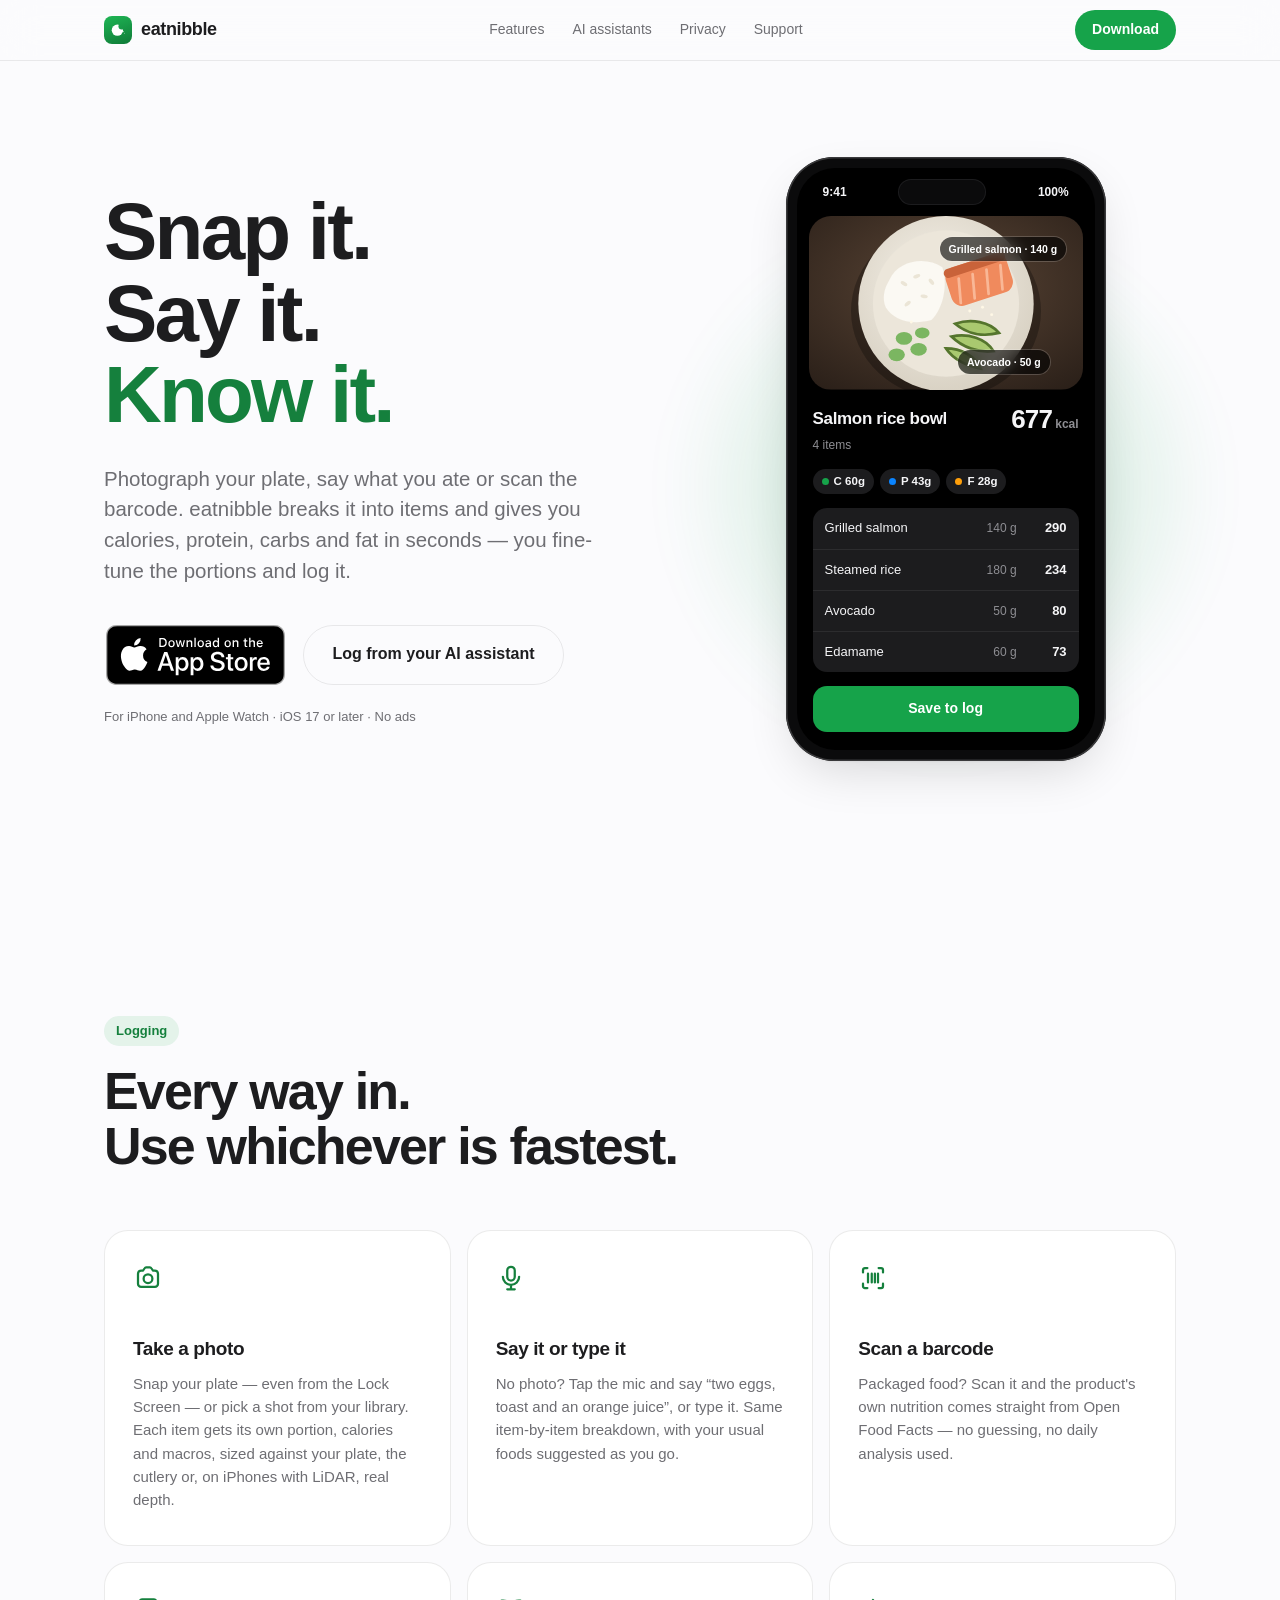
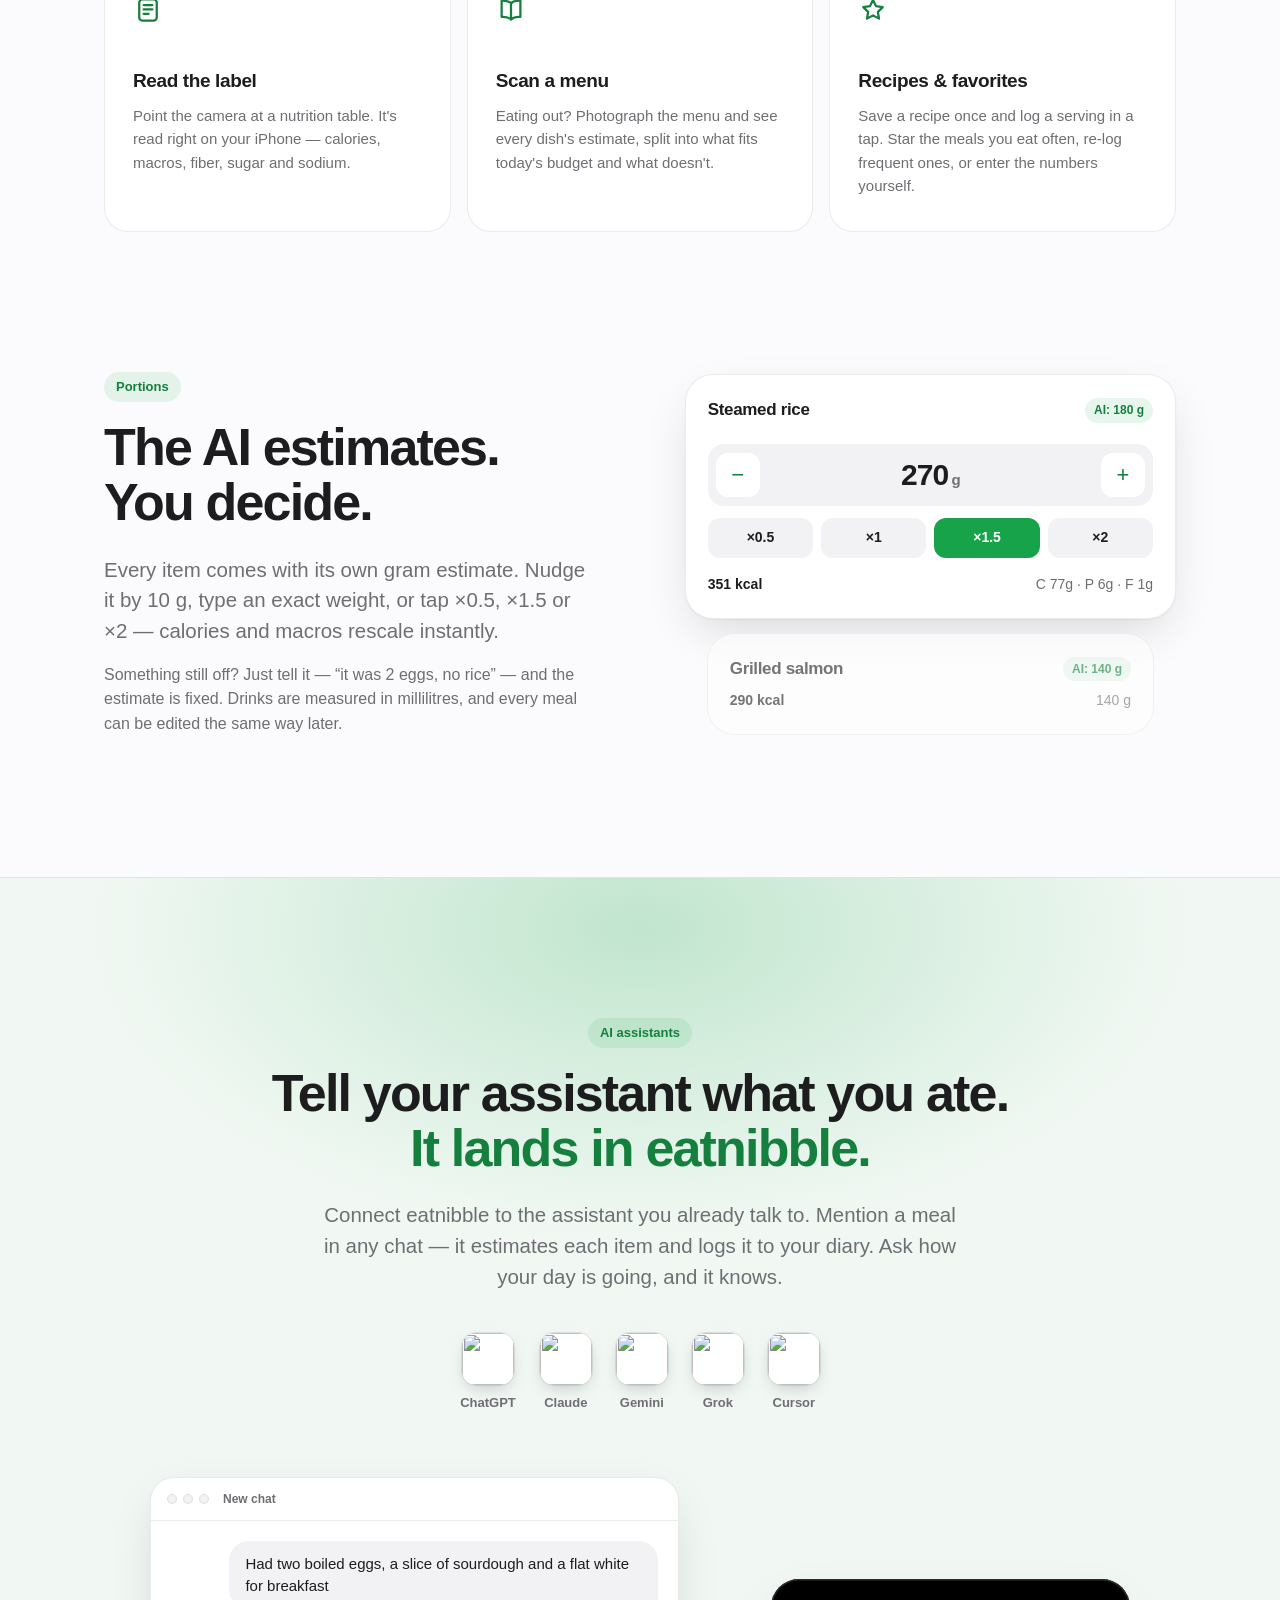
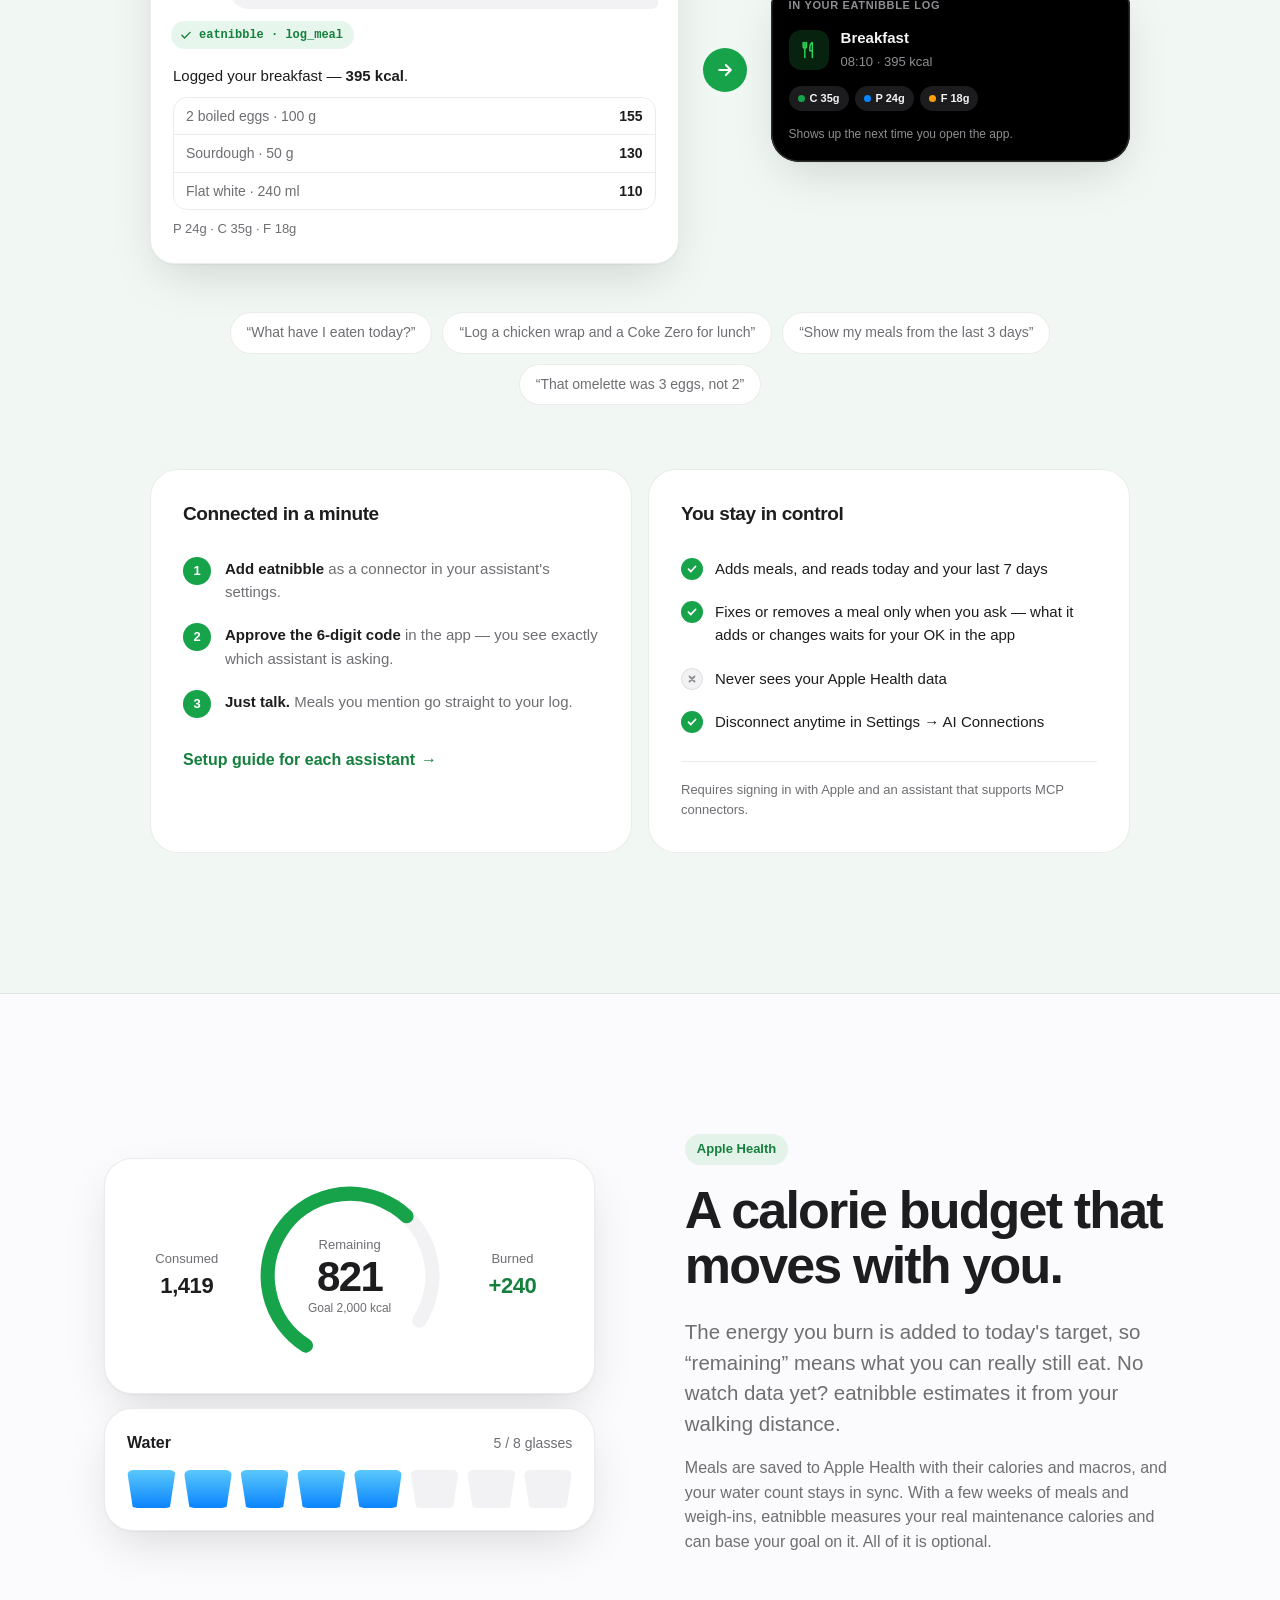
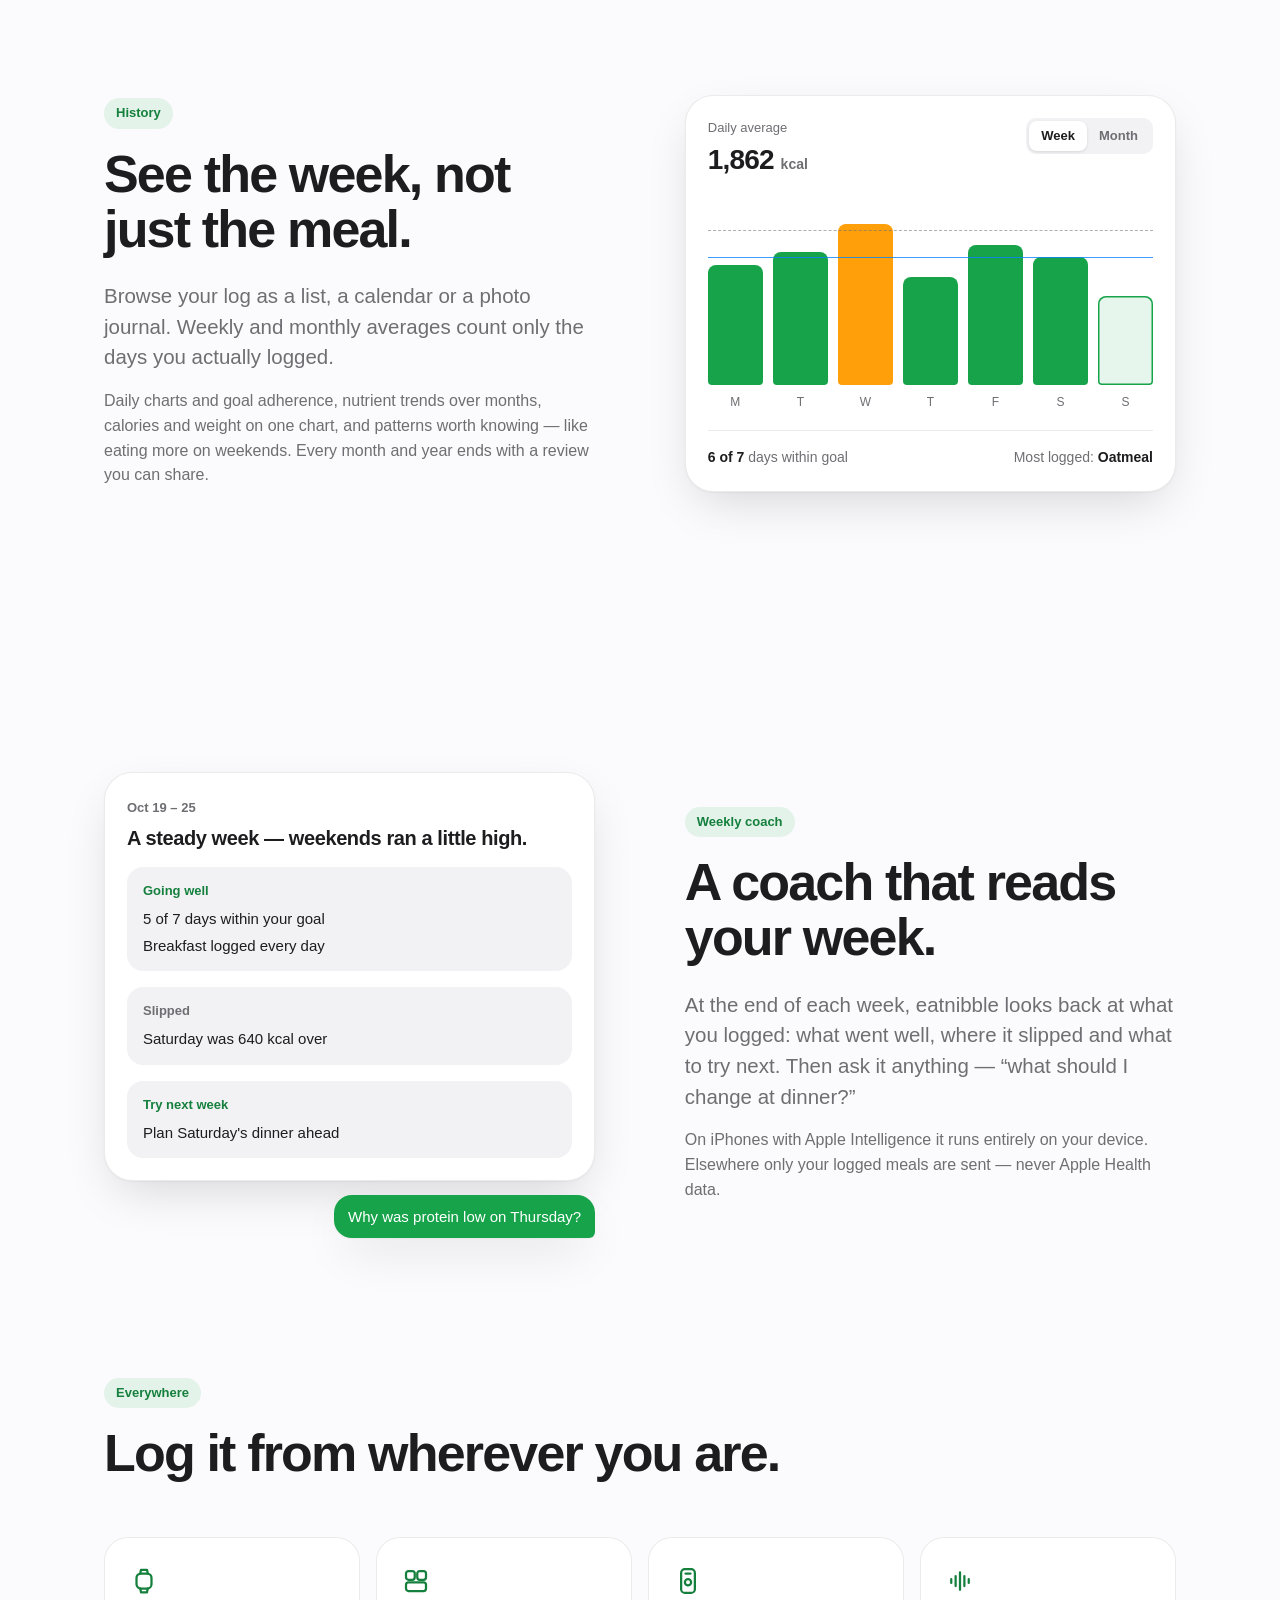
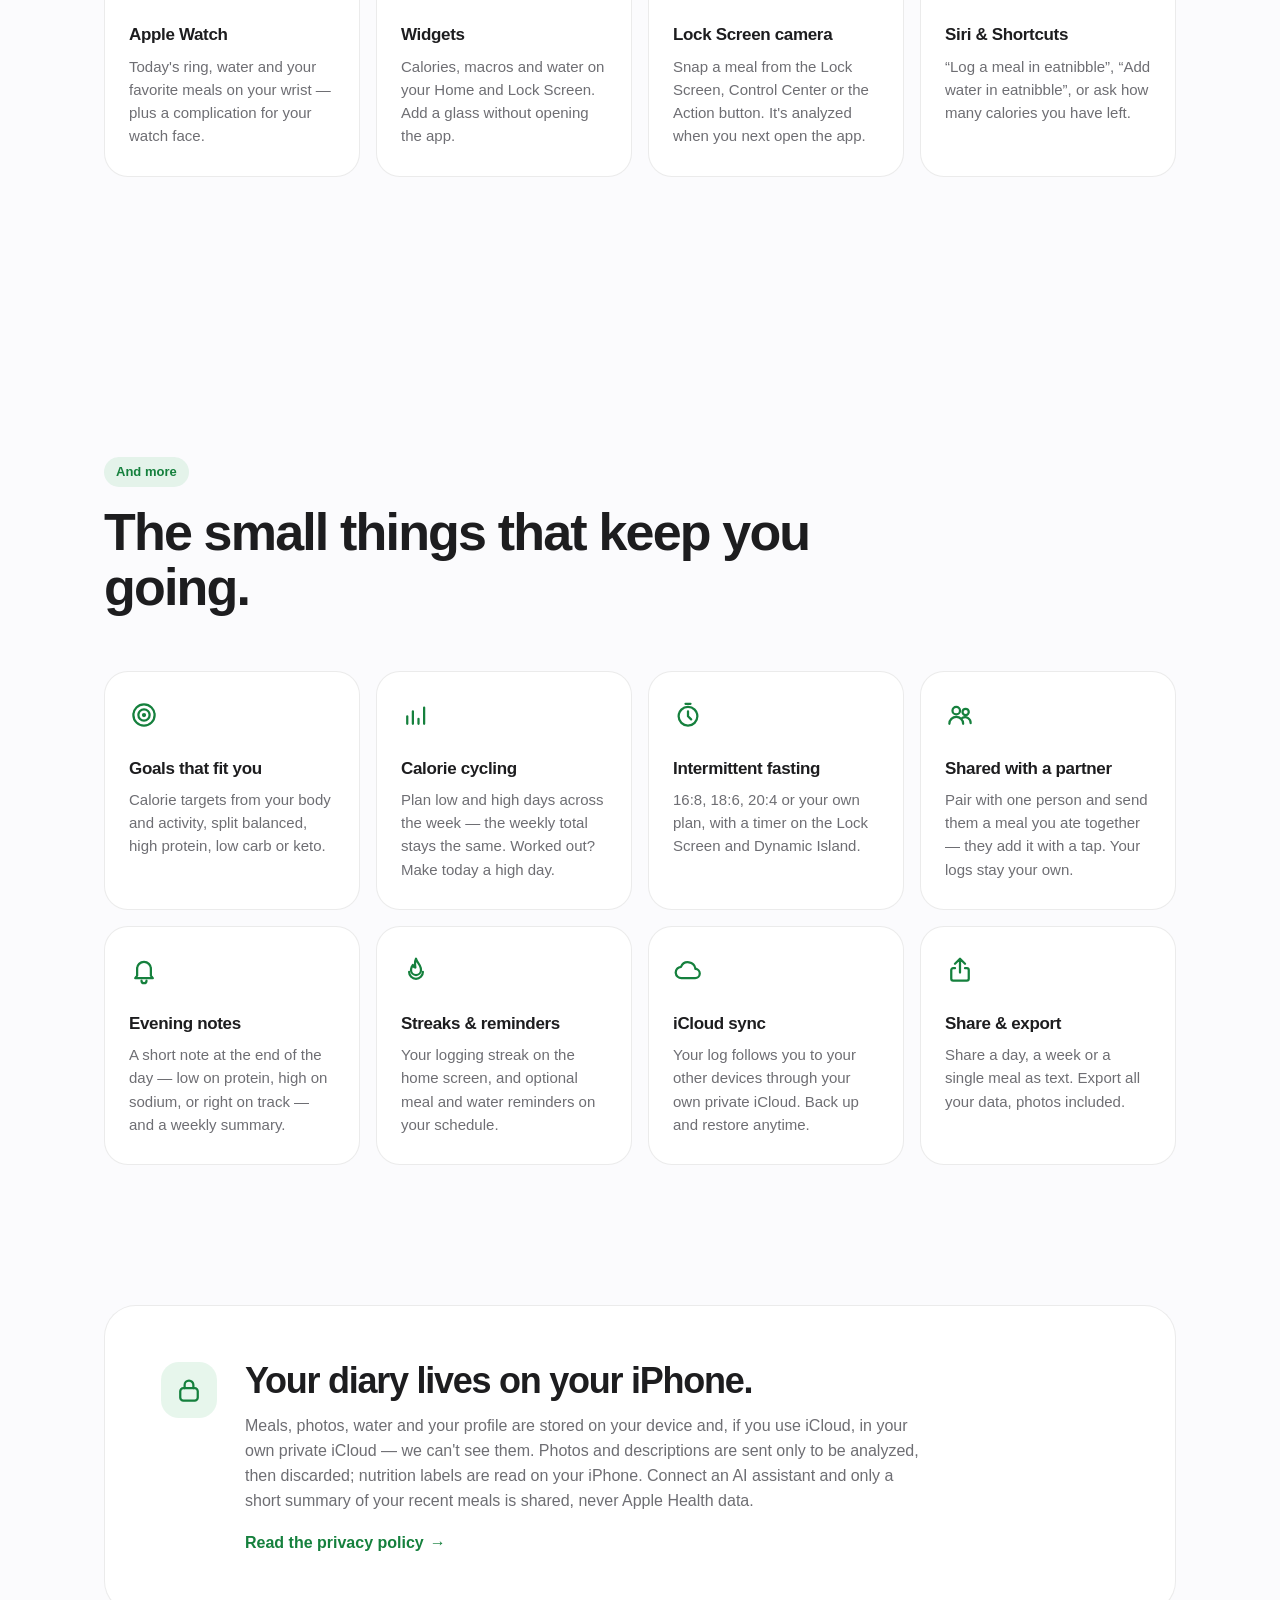
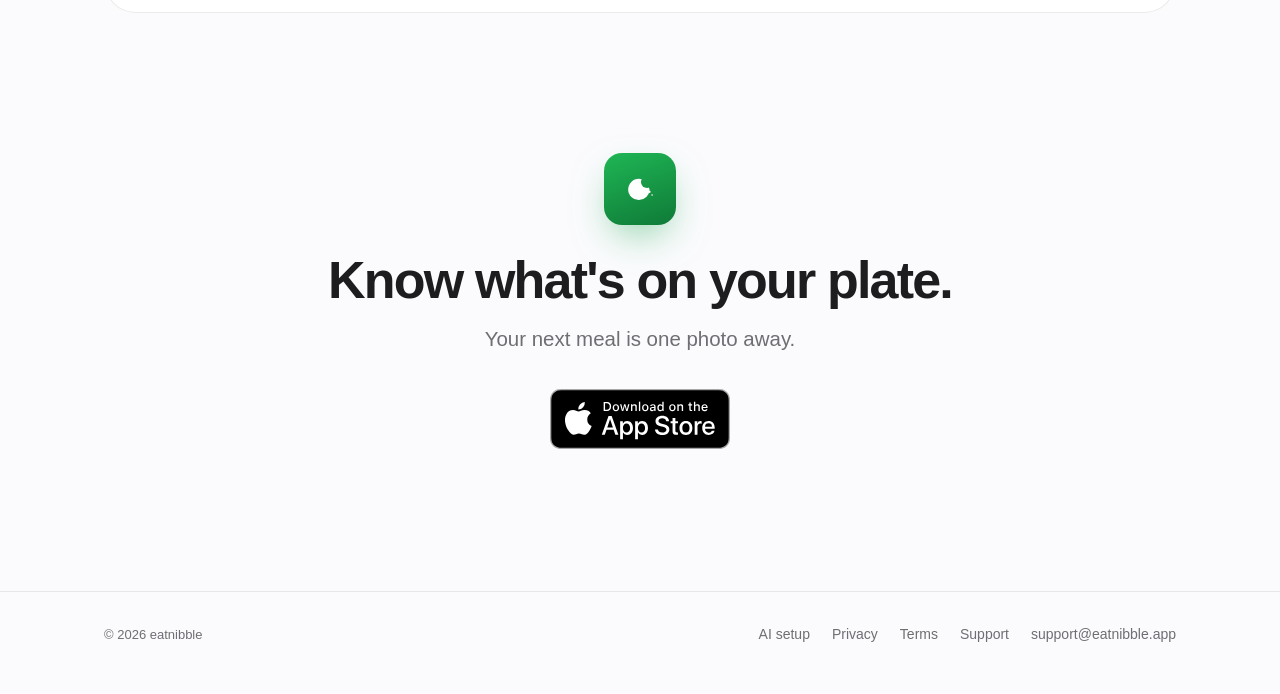
==== index.html @ 3609656e "Cover the app's new features and fix stale claims Home: every input method (voice, barcode, label, m" ====
<!doctype html>
<html lang="en">

<head>
  <meta charset="utf-8" />
  <meta name="viewport" content="width=device-width, initial-scale=1" />
  <title>eatnibble — Snap it. Say it. Know it.</title>
  <meta name="description"
    content="Photograph your meal, say it or scan the barcode, and eatnibble gives you calories and macros in seconds. A weekly coach, Apple Watch app, and logging from ChatGPT, Claude, Gemini or Grok too." />
  <link rel="canonical" href="https://eatnibble.app/" />
  <meta property="og:type" content="website" />
  <meta property="og:site_name" content="eatnibble" />
  <meta property="og:url" content="https://eatnibble.app/" />
  <meta property="og:title" content="eatnibble — Snap it. Say it. Know it." />
  <meta property="og:description"
    content="Photograph your meal, say it or scan the barcode, and get calories and macros in seconds. Or log it from your AI assistant." />
  <meta name="twitter:card" content="summary" />
  <meta name="twitter:title" content="eatnibble — Snap it. Say it. Know it." />
  <meta name="twitter:description"
    content="Photograph your meal, say it or scan the barcode, and get calories and macros in seconds. Or log it from your AI assistant." />
  <link rel="icon" href="/favicon.svg" type="image/svg+xml" />
  <link rel="icon" href="/icons/icon-32.png" sizes="32x32" type="image/png" />
  <link rel="shortcut icon" href="/icons/favicon.ico" />
  <link rel="apple-touch-icon" href="/icons/apple-touch-icon.png" />
  <link rel="manifest" href="/site.webmanifest" />
  <meta name="theme-color" content="#fbfbfd" media="(prefers-color-scheme: light)" />
  <meta name="theme-color" content="#000000" media="(prefers-color-scheme: dark)" />
  <meta name="apple-itunes-app" content="app-id=6797879350" />
  <link rel="stylesheet" href="css/styles.css" />
  <script>document.documentElement.classList.add("js");</script>
</head>

<body>
  <a class="skip-link" href="#main">Skip to content</a>

  <nav class="nav" aria-label="Main">
    <div class="wrap">
      <a class="brand" href="/">
        <span class="brand-mark" aria-hidden="true">
          <svg viewBox="0 0 512 512" width="18" height="18">
            <mask id="navMark">
              <rect width="512" height="512" fill="#000" />
              <circle cx="238" cy="262" r="160" fill="#fff" />
              <circle cx="362" cy="150" r="92" fill="#000" />
            </mask>
            <g fill="#fff">
              <rect width="512" height="512" mask="url(#navMark)" />
              <circle cx="396" cy="298" r="19" />
              <circle cx="438" cy="346" r="12" />
            </g>
          </svg>
        </span>
        eatnibble
      </a>
      <div class="nav-links">
        <a href="#features">Features</a>
        <a href="#ai">AI assistants</a>
        <a href="privacy.html">Privacy</a>
        <a href="support.html">Support</a>
      </div>
      <a class="btn btn-primary btn-sm"
        href="https://apps.apple.com/us/app/eatnibble-ai-calorie-tracker/id6797879350">Download</a>
    </div>
  </nav>

  <main id="main">
    <!-- Hero -->
    <header class="hero">
      <div class="wrap hero-grid">
        <div class="hero-copy">
          <h1>Snap it.<br />Say it.<br /><span class="accent">Know it.</span></h1>
          <p class="lead">
            Photograph your plate, say what you ate or scan the barcode. eatnibble breaks it into items and
            gives you calories, protein, carbs and fat in seconds — you fine-tune the portions and log it.
          </p>
          <div class="hero-actions">
            <a class="store-badge" href="https://apps.apple.com/us/app/eatnibble-ai-calorie-tracker/id6797879350">
              <picture>
                <source srcset="icons/app-store-badge-white.svg" media="(prefers-color-scheme: dark)" />
                <img src="icons/app-store-badge-black.svg" alt="Download on the App Store" width="180" height="60" />
              </picture>
            </a>
            <a class="btn btn-ghost" href="#ai">Log from your AI assistant</a>
          </div>
          <p class="hero-note">For iPhone and Apple Watch · iOS 17 or later · No ads</p>
        </div>

        <div class="hero-visual" aria-hidden="true">
          <div class="phone">
            <div class="phone-screen">
              <div class="phone-status"><span>9:41</span><span class="phone-island"></span><span>100%</span></div>

              <div class="shot">
                <svg viewBox="0 0 300 190" preserveAspectRatio="xMidYMid slice">
                  <defs>
                    <radialGradient id="table" cx="50%" cy="40%" r="75%">
                      <stop offset="0" stop-color="#5b4636" />
                      <stop offset="1" stop-color="#2b2019" />
                    </radialGradient>
                    <radialGradient id="bowl" cx="45%" cy="40%" r="60%">
                      <stop offset="0" stop-color="#f6f2ea" />
                      <stop offset="1" stop-color="#d9d2c4" />
                    </radialGradient>
                  </defs>
                  <rect width="300" height="190" fill="url(#table)" />
                  <ellipse cx="150" cy="104" rx="104" ry="96" fill="#000" opacity=".28" />
                  <circle cx="150" cy="96" r="96" fill="url(#bowl)" />
                  <circle cx="150" cy="96" r="80" fill="#ece6da" />
                  <!-- rice -->
                  <path d="M88 70c10-22 40-26 58-14 6 18 2 44-12 58-22 6-42 0-50-14-4-10-2-20 4-30z" fill="#fbf9f3" />
                  <g fill="#ebe5d6">
                    <ellipse cx="104" cy="74" rx="4" ry="2" transform="rotate(30 104 74)" />
                    <ellipse cx="118" cy="66" rx="4" ry="2" transform="rotate(-20 118 66)" />
                    <ellipse cx="126" cy="88" rx="4" ry="2" transform="rotate(10 126 88)" />
                    <ellipse cx="108" cy="96" rx="4" ry="2" transform="rotate(-40 108 96)" />
                    <ellipse cx="134" cy="72" rx="4" ry="2" transform="rotate(50 134 72)" />
                  </g>
                  <!-- salmon -->
                  <g transform="rotate(-18 186 72)">
                    <rect x="152" y="48" width="70" height="44" rx="12" fill="#f08a5d" />
                    <rect x="152" y="48" width="70" height="10" rx="5" fill="#c9633a" />
                    <g stroke="#f9b796" stroke-width="3" stroke-linecap="round">
                      <path d="M166 62l-6 26M182 62l-6 26M198 62l-6 26M214 62l-6 26" />
                    </g>
                  </g>
                  <!-- avocado -->
                  <g fill="#a9c96f" stroke="#55752d" stroke-width="3">
                    <path d="M160 118c18-6 38-2 48 10-16 4-34 2-48-10z" />
                    <path d="M156 132c18-4 38 2 46 16-16 2-34-4-46-16z" />
                    <path d="M150 145c16 0 32 8 38 22-14-2-30-10-38-22z" />
                  </g>
                  <!-- edamame -->
                  <g fill="#7bb661">
                    <ellipse cx="104" cy="134" rx="9" ry="7" />
                    <ellipse cx="120" cy="146" rx="9" ry="7" />
                    <ellipse cx="96" cy="152" rx="9" ry="7" />
                    <ellipse cx="124" cy="128" rx="8" ry="6" />
                  </g>
                  <g fill="#fff8e6">
                    <circle cx="176" cy="104" r="1.6" />
                    <circle cx="190" cy="100" r="1.6" />
                    <circle cx="200" cy="108" r="1.6" />
                    <circle cx="112" cy="116" r="1.6" />
                  </g>
                </svg>
                <span class="tag tag-a">Grilled salmon · 140 g</span>
                <span class="tag tag-b">Avocado · 50 g</span>
              </div>

              <div class="result">
                <div class="result-head">
                  <div>
                    <strong>Salmon rice bowl</strong>
                    <span>4 items</span>
                  </div>
                  <div class="result-kcal">677<small>kcal</small></div>
                </div>
                <div class="macro-pills">
                  <span><i class="dot carbs"></i>C 60g</span>
                  <span><i class="dot protein"></i>P 43g</span>
                  <span><i class="dot fat"></i>F 28g</span>
                </div>
                <ul class="items">
                  <li><span>Grilled salmon</span><em>140 g</em><b>290</b></li>
                  <li><span>Steamed rice</span><em>180 g</em><b>234</b></li>
                  <li><span>Avocado</span><em>50 g</em><b>80</b></li>
                  <li><span>Edamame</span><em>60 g</em><b>73</b></li>
                </ul>
                <div class="result-save">Save to log</div>
              </div>
            </div>
          </div>
        </div>
      </div>
    </header>

    <!-- Input methods -->
    <section id="features" class="section">
      <div class="wrap">
        <div class="section-head reveal">
          <span class="eyebrow">Logging</span>
          <h2>Every way in.<br />Use whichever is fastest.</h2>
        </div>
        <div class="ways">
          <article class="way reveal">
            <svg class="icon" viewBox="0 0 24 24" aria-hidden="true">
              <path d="M4 8.5A2.5 2.5 0 0 1 6.5 6h1.6l1.2-1.8A1.5 1.5 0 0 1 10.5 3.5h3a1.5 1.5 0 0 1 1.2.7L15.9 6h1.6A2.5 2.5 0 0 1 20 8.5v8a2.5 2.5 0 0 1-2.5 2.5h-11A2.5 2.5 0 0 1 4 16.5z" />
              <circle cx="12" cy="12.5" r="3.5" />
            </svg>
            <h3>Take a photo</h3>
            <p>Snap your plate — even from the Lock Screen — or pick a shot from your library. Each item gets its own
              portion, calories and macros, sized against your plate, the cutlery or, on iPhones with LiDAR, real depth.</p>
          </article>
          <article class="way reveal">
            <svg class="icon" viewBox="0 0 24 24" aria-hidden="true">
              <rect x="9" y="3" width="6" height="11" rx="3" />
              <path d="M5.5 11a6.5 6.5 0 0 0 13 0M12 17.5V21M9 21h6" />
            </svg>
            <h3>Say it or type it</h3>
            <p>No photo? Tap the mic and say “two eggs, toast and an orange juice”, or type it. Same item-by-item
              breakdown, with your usual foods suggested as you go.</p>
          </article>
          <article class="way reveal">
            <svg class="icon" viewBox="0 0 24 24" aria-hidden="true">
              <path d="M4 7.5V5.5A1.5 1.5 0 0 1 5.5 4h2M16.5 4h2A1.5 1.5 0 0 1 20 5.5v2M20 16.5v2a1.5 1.5 0 0 1-1.5 1.5h-2M7.5 20h-2A1.5 1.5 0 0 1 4 18.5v-2" />
              <path d="M8 8.5v7M11 8.5v7M13.5 8.5v7M16 8.5v7" />
            </svg>
            <h3>Scan a barcode</h3>
            <p>Packaged food? Scan it and the product's own nutrition comes straight from Open Food Facts — no
              guessing, no daily analysis used.</p>
          </article>
          <article class="way reveal">
            <svg class="icon" viewBox="0 0 24 24" aria-hidden="true">
              <rect x="5" y="3.5" width="14" height="17" rx="2.5" />
              <path d="M8.5 8h7M8.5 11.5h7M8.5 15h4" />
            </svg>
            <h3>Read the label</h3>
            <p>Point the camera at a nutrition table. It's read right on your iPhone — calories, macros, fiber,
              sugar and sodium.</p>
          </article>
          <article class="way reveal">
            <svg class="icon" viewBox="0 0 24 24" aria-hidden="true">
              <path d="M12 6.5c-1.8-1.6-4.5-2.2-7.5-2v13c3-.2 5.7.4 7.5 2 1.8-1.6 4.5-2.2 7.5-2v-13c-3-.2-5.7.4-7.5 2z" />
              <path d="M12 6.5v13" />
            </svg>
            <h3>Scan a menu</h3>
            <p>Eating out? Photograph the menu and see every dish's estimate, split into what fits today's budget
              and what doesn't.</p>
          </article>
          <article class="way reveal">
            <svg class="icon" viewBox="0 0 24 24" aria-hidden="true">
              <path d="M12 4l2.4 4.9 5.4.8-3.9 3.8.9 5.4L12 16.3l-4.8 2.6.9-5.4-3.9-3.8 5.4-.8z" />
            </svg>
            <h3>Recipes &amp; favorites</h3>
            <p>Save a recipe once and log a serving in a tap. Star the meals you eat often, re-log frequent ones,
              or enter the numbers yourself.</p>
          </article>
        </div>
      </div>
    </section>

    <!-- Portions -->
    <section class="section section-tight">
      <div class="wrap split">
        <div class="split-copy reveal">
          <span class="eyebrow">Portions</span>
          <h2>The AI estimates.<br />You decide.</h2>
          <p class="lead">
            Every item comes with its own gram estimate. Nudge it by 10 g, type an exact weight, or tap
            ×0.5, ×1.5 or ×2 — calories and macros rescale instantly.
          </p>
          <p>Something still off? Just tell it — “it was 2 eggs, no rice” — and the estimate is fixed. Drinks are
            measured in millilitres, and every meal can be edited the same way later.</p>
        </div>
        <div class="split-visual reveal" aria-hidden="true">
          <div class="mock-card portion">
            <div class="portion-head">
              <strong>Steamed rice</strong>
              <span class="ai-hint">AI: 180 g</span>
            </div>
            <div class="stepper">
              <span class="step-btn">−</span>
              <span class="step-val">270<small> g</small></span>
              <span class="step-btn">+</span>
            </div>
            <div class="chips">
              <span>×0.5</span><span>×1</span><span class="on">×1.5</span><span>×2</span>
            </div>
            <div class="portion-foot">
              <span>351 kcal</span><span>C 77g · P 6g · F 1g</span>
            </div>
          </div>
          <div class="mock-card portion portion-ghost">
            <div class="portion-head">
              <strong>Grilled salmon</strong>
              <span class="ai-hint">AI: 140 g</span>
            </div>
            <div class="portion-foot">
              <span>290 kcal</span><span>140 g</span>
            </div>
          </div>
        </div>
      </div>
    </section>

    <!-- AI assistants -->
    <section id="ai" class="ai">
      <div class="wrap">
        <div class="ai-head reveal">
          <span class="eyebrow">AI assistants</span>
          <h2>Tell your assistant what you ate.<br /><span class="accent">It lands in eatnibble.</span></h2>
          <p class="lead">
            Connect eatnibble to the assistant you already talk to. Mention a meal in any chat — it estimates
            each item and logs it to your diary. Ask how your day is going, and it knows.
          </p>
          <ul class="ai-logos" aria-label="Works with">
            <li><a href="ai.html#chatgpt"><img src="https://eatnibble-backend.vercel.app/client-icons/chatgpt.png?v=2" alt="" width="44" height="44" loading="lazy" /><span>ChatGPT</span></a></li>
            <li><a href="ai.html#claude"><img src="https://eatnibble-backend.vercel.app/client-icons/claude.png?v=2" alt="" width="44" height="44" loading="lazy" /><span>Claude</span></a></li>
            <li><a href="ai.html#gemini"><img src="https://eatnibble-backend.vercel.app/client-icons/gemini.png?v=2" alt="" width="44" height="44" loading="lazy" /><span>Gemini</span></a></li>
            <li><a href="ai.html#grok"><img src="https://eatnibble-backend.vercel.app/client-icons/grok.png?v=2" alt="" width="44" height="44" loading="lazy" /><span>Grok</span></a></li>
            <li><a href="ai.html#cursor"><img src="https://eatnibble-backend.vercel.app/client-icons/cursor.png?v=2" alt="" width="44" height="44" loading="lazy" /><span>Cursor</span></a></li>
          </ul>
        </div>

        <div class="ai-scene reveal" aria-hidden="true">
          <div class="chat">
            <div class="chat-bar"><i></i><i></i><i></i><span>New chat</span></div>
            <div class="chat-body">
              <p class="bubble user b1">Had two boiled eggs, a slice of sourdough and a flat white for breakfast</p>
              <div class="tool b2">
                <svg viewBox="0 0 24 24"><path d="M5 12.5l4.5 4.5L19 7.5" /></svg>
                eatnibble · log_meal
              </div>
              <div class="bubble bot b3">
                <p>Logged your breakfast — <strong>395 kcal</strong>.</p>
                <ul>
                  <li><span>2 boiled eggs · 100 g</span><b>155</b></li>
                  <li><span>Sourdough · 50 g</span><b>130</b></li>
                  <li><span>Flat white · 240 ml</span><b>110</b></li>
                </ul>
                <p class="muted">P 24g · C 35g · F 18g</p>
              </div>
            </div>
          </div>

          <div class="ai-arrow b4">
            <svg viewBox="0 0 24 24"><path d="M5 12h14M13 6l6 6-6 6" /></svg>
          </div>

          <div class="app-drop b5">
            <span class="app-drop-label">In your eatnibble log</span>
            <div class="meal-row">
              <span class="meal-icon">
                <svg viewBox="0 0 24 24"><path d="M7 3v8M5 3v5a2 2 0 0 0 4 0V3M7 11v10M16 21V3c-2.2 1.2-3 3.6-3 7v3h3" /></svg>
              </span>
              <div class="meal-text">
                <strong>Breakfast</strong>
                <span>08:10 · 395 kcal</span>
              </div>
            </div>
            <div class="macro-pills small">
              <span><i class="dot carbs"></i>C 35g</span>
              <span><i class="dot protein"></i>P 24g</span>
              <span><i class="dot fat"></i>F 18g</span>
            </div>
            <p class="app-drop-note">Shows up the next time you open the app.</p>
          </div>
        </div>

        <div class="prompts reveal" aria-label="Things you can ask">
          <span>“What have I eaten today?”</span>
          <span>“Log a chicken wrap and a Coke Zero for lunch”</span>
          <span>“Show my meals from the last 3 days”</span>
          <span>“That omelette was 3 eggs, not 2”</span>
        </div>

        <div class="ai-details">
          <div class="ai-steps reveal">
            <h3>Connected in a minute</h3>
            <ol>
              <li><b>1</b><div><strong>Add eatnibble</strong> as a connector in your assistant's settings.</div></li>
              <li><b>2</b><div><strong>Approve the 6-digit code</strong> in the app — you see exactly which assistant is asking.</div></li>
              <li><b>3</b><div><strong>Just talk.</strong> Meals you mention go straight to your log.</div></li>
            </ol>
            <a class="text-link" href="ai.html">Setup guide for each assistant <span aria-hidden="true">→</span></a>
          </div>
          <div class="ai-trust reveal">
            <h3>You stay in control</h3>
            <ul class="checks">
              <li class="yes">Adds meals, and reads today and your last 7 days</li>
              <li class="yes">Fixes or removes a meal only when you ask — what it adds or changes waits for your
                OK in the app</li>
              <li class="no">Never sees your Apple Health data</li>
              <li class="yes">Disconnect anytime in Settings → AI Connections</li>
            </ul>
            <p class="fine">Requires signing in with Apple and an assistant that supports MCP connectors.</p>
          </div>
        </div>
      </div>
    </section>

    <!-- Health + water -->
    <section class="section">
      <div class="wrap split split-reverse">
        <div class="split-copy reveal">
          <span class="eyebrow">Apple Health</span>
          <h2>A calorie budget that moves with you.</h2>
          <p class="lead">
            The energy you burn is added to today's target, so “remaining” means what you can really still eat.
            No watch data yet? eatnibble estimates it from your walking distance.
          </p>
          <p>Meals are saved to Apple Health with their calories and macros, and your water count stays in sync.
            With a few weeks of meals and weigh-ins, eatnibble measures your real maintenance calories and can base
            your goal on it. All of it is optional.</p>
        </div>
        <div class="split-visual reveal" aria-hidden="true">
          <div class="mock-card goal">
            <div class="goal-side"><span>Consumed</span><strong>1,419</strong></div>
            <div class="gauge">
              <svg viewBox="0 0 120 120">
                <circle class="gauge-track" cx="60" cy="60" r="52" transform="rotate(122.4 60 60)" />
                <circle class="gauge-fill" cx="60" cy="60" r="52" transform="rotate(122.4 60 60)" />
              </svg>
              <div class="gauge-center">
                <span>Remaining</span>
                <strong>821</strong>
                <small>Goal 2,000 kcal</small>
              </div>
            </div>
            <div class="goal-side"><span>Burned</span><strong class="burn">+240</strong></div>
          </div>
          <div class="mock-card water">
            <div class="water-head"><strong>Water</strong><span>5 / 8 glasses</span></div>
            <div class="glasses">
              <i class="on"></i><i class="on"></i><i class="on"></i><i class="on"></i><i class="on"></i><i></i><i></i><i></i>
            </div>
          </div>
        </div>
      </div>
    </section>

    <!-- History -->
    <section class="section section-tight">
      <div class="wrap split">
        <div class="split-copy reveal">
          <span class="eyebrow">History</span>
          <h2>See the week, not just the meal.</h2>
          <p class="lead">
            Browse your log as a list, a calendar or a photo journal. Weekly and monthly averages count only the
            days you actually logged.
          </p>
          <p>Daily charts and goal adherence, nutrient trends over months, calories and weight on one chart, and
            patterns worth knowing — like eating more on weekends. Every month and year ends with a review you can
            share.</p>
        </div>
        <div class="split-visual reveal" aria-hidden="true">
          <div class="mock-card chart">
            <div class="chart-head">
              <div><span>Daily average</span><strong>1,862 <small>kcal</small></strong></div>
              <div class="seg"><span class="on">Week</span><span>Month</span></div>
            </div>
            <div class="bars">
              <span class="goal-line"></span>
              <span class="avg-line"></span>
              <i style="--h:78%"></i><i style="--h:86%"></i><i class="over" style="--h:104%"></i><i style="--h:70%"></i><i style="--h:91%"></i><i style="--h:83%"></i><i class="today" style="--h:58%"></i>
            </div>
            <div class="days"><span>M</span><span>T</span><span>W</span><span>T</span><span>F</span><span>S</span><span>S</span></div>
            <div class="chart-foot">
              <span><b>6 of 7</b> days within goal</span>
              <span>Most logged: <b>Oatmeal</b></span>
            </div>
          </div>
        </div>
      </div>
    </section>

    <!-- Weekly coach -->
    <section class="section">
      <div class="wrap split split-reverse">
        <div class="split-copy reveal">
          <span class="eyebrow">Weekly coach</span>
          <h2>A coach that reads your week.</h2>
          <p class="lead">
            At the end of each week, eatnibble looks back at what you logged: what went well, where it slipped and
            what to try next. Then ask it anything — “what should I change at dinner?”
          </p>
          <p>On iPhones with Apple Intelligence it runs entirely on your device. Elsewhere only your logged meals are
            sent — never Apple Health data.</p>
        </div>
        <div class="split-visual reveal" aria-hidden="true">
          <div class="mock-card coach">
            <span class="coach-week">Oct 19 – 25</span>
            <strong class="coach-headline">A steady week — weekends ran a little high.</strong>
            <div class="coach-group">
              <span class="coach-label">Going well</span>
              <p>5 of 7 days within your goal</p>
              <p>Breakfast logged every day</p>
            </div>
            <div class="coach-group">
              <span class="coach-label slip">Slipped</span>
              <p>Saturday was 640 kcal over</p>
            </div>
            <div class="coach-group">
              <span class="coach-label">Try next week</span>
              <p>Plan Saturday's dinner ahead</p>
            </div>
          </div>
          <div class="coach-ask">Why was protein low on Thursday?</div>
        </div>
      </div>
    </section>

    <!-- Everywhere -->
    <section class="section section-tight">
      <div class="wrap">
        <div class="section-head reveal">
          <span class="eyebrow">Everywhere</span>
          <h2>Log it from wherever you are.</h2>
        </div>
        <div class="minis">
          <div class="mini reveal">
            <svg class="icon" viewBox="0 0 24 24" aria-hidden="true"><rect x="6" y="6" width="12" height="12" rx="3.5" /><path d="M9 6l.6-3h4.8l.6 3M9 18l.6 3h4.8l.6-3" /></svg>
            <h3>Apple Watch</h3>
            <p>Today's ring, water and your favorite meals on your wrist — plus a complication for your watch face.</p>
          </div>
          <div class="mini reveal">
            <svg class="icon" viewBox="0 0 24 24" aria-hidden="true"><rect x="4" y="4" width="7" height="7" rx="2" /><rect x="13" y="4" width="7" height="7" rx="2" /><rect x="4" y="13" width="16" height="7" rx="2" /></svg>
            <h3>Widgets</h3>
            <p>Calories, macros and water on your Home and Lock Screen. Add a glass without opening the app.</p>
          </div>
          <div class="mini reveal">
            <svg class="icon" viewBox="0 0 24 24" aria-hidden="true"><rect x="6.5" y="2.5" width="11" height="19" rx="3" /><circle cx="12" cy="13" r="2.5" /><path d="M10 6h4" /></svg>
            <h3>Lock Screen camera</h3>
            <p>Snap a meal from the Lock Screen, Control Center or the Action button. It's analyzed when you next open the app.</p>
          </div>
          <div class="mini reveal">
            <svg class="icon" viewBox="0 0 24 24" aria-hidden="true"><path d="M5 10.5v3M8.5 8v8M12 5v14M15.5 8v8M19 10.5v3" /></svg>
            <h3>Siri &amp; Shortcuts</h3>
            <p>“Log a meal in eatnibble”, “Add water in eatnibble”, or ask how many calories you have left.</p>
          </div>
        </div>
      </div>
    </section>

    <!-- Small things -->
    <section class="section">
      <div class="wrap">
        <div class="section-head reveal">
          <span class="eyebrow">And more</span>
          <h2>The small things that keep you going.</h2>
        </div>
        <div class="minis">
          <div class="mini reveal">
            <svg class="icon" viewBox="0 0 24 24" aria-hidden="true"><circle cx="12" cy="12" r="8.5" /><circle cx="12" cy="12" r="4.5" /><circle cx="12" cy="12" r="0.8" /></svg>
            <h3>Goals that fit you</h3>
            <p>Calorie targets from your body and activity, split balanced, high protein, low carb or keto.</p>
          </div>
          <div class="mini reveal">
            <svg class="icon" viewBox="0 0 24 24" aria-hidden="true"><path d="M5 19v-6M9.5 19V9M14 19v-4M18.5 19V6" /></svg>
            <h3>Calorie cycling</h3>
            <p>Plan low and high days across the week — the weekly total stays the same. Worked out? Make today a high day.</p>
          </div>
          <div class="mini reveal">
            <svg class="icon" viewBox="0 0 24 24" aria-hidden="true"><circle cx="12" cy="13" r="7.5" /><path d="M12 9v4l2.5 2.5M10 3h4" /></svg>
            <h3>Intermittent fasting</h3>
            <p>16:8, 18:6, 20:4 or your own plan, with a timer on the Lock Screen and Dynamic Island.</p>
          </div>
          <div class="mini reveal">
            <svg class="icon" viewBox="0 0 24 24" aria-hidden="true"><circle cx="9" cy="8.5" r="3" /><circle cx="16.5" cy="9.5" r="2.5" /><path d="M3.5 19a5.5 5.5 0 0 1 11 0M14 14.2a4.5 4.5 0 0 1 6.5 4.3" /></svg>
            <h3>Shared with a partner</h3>
            <p>Pair with one person and send them a meal you ate together — they add it with a tap. Your logs stay your own.</p>
          </div>
          <div class="mini reveal">
            <svg class="icon" viewBox="0 0 24 24" aria-hidden="true"><path d="M6.5 16.5V11a5.5 5.5 0 0 1 11 0v5.5l1.5 2H5z" /><path d="M10 20.5a2 2 0 0 0 4 0" /></svg>
            <h3>Evening notes</h3>
            <p>A short note at the end of the day — low on protein, high on sodium, or right on track — and a weekly summary.</p>
          </div>
          <div class="mini reveal">
            <svg class="icon" viewBox="0 0 24 24" aria-hidden="true"><path d="M12 3c.5 3 4 4.5 4 9a4 4 0 0 1-8 0c0-2 1-3 1.5-4 .5 1.5 1.5 2 2 2C11 7 11 5 12 3z" /><path d="M6.5 13.5a5.5 5.5 0 0 0 11 0" /></svg>
            <h3>Streaks &amp; reminders</h3>
            <p>Your logging streak on the home screen, and optional meal and water reminders on your schedule.</p>
          </div>
          <div class="mini reveal">
            <svg class="icon" viewBox="0 0 24 24" aria-hidden="true"><path d="M7 18.5a4.5 4.5 0 0 1-.6-9 6 6 0 0 1 11.5 1.6 3.7 3.7 0 0 1-.4 7.4z" /></svg>
            <h3>iCloud sync</h3>
            <p>Your log follows you to your other devices through your own private iCloud. Back up and restore anytime.</p>
          </div>
          <div class="mini reveal">
            <svg class="icon" viewBox="0 0 24 24" aria-hidden="true"><path d="M12 14V3.5M8 7l4-4 4 4" /><path d="M8 10.5H6.5A1.5 1.5 0 0 0 5 12v7a1.5 1.5 0 0 0 1.5 1.5h11A1.5 1.5 0 0 0 19 19v-7a1.5 1.5 0 0 0-1.5-1.5H16" /></svg>
            <h3>Share &amp; export</h3>
            <p>Share a day, a week or a single meal as text. Export all your data, photos included.</p>
          </div>
        </div>
      </div>
    </section>

    <!-- Privacy -->
    <section class="section section-tight">
      <div class="wrap">
        <div class="privacy reveal">
          <svg class="privacy-icon" viewBox="0 0 24 24" aria-hidden="true"><rect x="5" y="10.5" width="14" height="10" rx="2.5" /><path d="M8.5 10.5V8a3.5 3.5 0 0 1 7 0v2.5" /></svg>
          <div>
            <h2>Your diary lives on your iPhone.</h2>
            <p>
              Meals, photos, water and your profile are stored on your device and, if you use iCloud, in your own
              private iCloud — we can't see them. Photos and descriptions are sent only to be analyzed, then
              discarded; nutrition labels are read on your iPhone. Connect an AI assistant and only a short summary
              of your recent meals is shared, never Apple Health data.
            </p>
            <a class="text-link" href="privacy.html">Read the privacy policy <span aria-hidden="true">→</span></a>
          </div>
        </div>
      </div>
    </section>

    <!-- Final CTA -->
    <section class="final">
      <div class="wrap reveal">
        <span class="brand-mark brand-mark-lg" aria-hidden="true">
          <svg viewBox="0 0 512 512" width="34" height="34">
            <mask id="ctaMark">
              <rect width="512" height="512" fill="#000" />
              <circle cx="238" cy="262" r="160" fill="#fff" />
              <circle cx="362" cy="150" r="92" fill="#000" />
            </mask>
            <g fill="#fff">
              <rect width="512" height="512" mask="url(#ctaMark)" />
              <circle cx="396" cy="298" r="19" />
              <circle cx="438" cy="346" r="12" />
            </g>
          </svg>
        </span>
        <h2>Know what's on your plate.</h2>
        <p class="lead">Your next meal is one photo away.</p>
        <a class="store-badge" href="https://apps.apple.com/us/app/eatnibble-ai-calorie-tracker/id6797879350">
          <picture>
            <source srcset="icons/app-store-badge-white.svg" media="(prefers-color-scheme: dark)" />
            <img src="icons/app-store-badge-black.svg" alt="Download on the App Store" width="180" height="60" />
          </picture>
        </a>
      </div>
    </section>
  </main>

  <footer>
    <div class="wrap">
      <div class="footer-copy">© 2026 eatnibble</div>
      <div class="footer-links">
        <a href="ai.html">AI setup</a>
        <a href="privacy.html">Privacy</a>
        <a href="terms.html">Terms</a>
        <a href="support.html">Support</a>
        <a href="mailto:support@eatnibble.app">support@eatnibble.app</a>
      </div>
    </div>
  </footer>

  <script>
    (function () {
      var items = document.querySelectorAll(".reveal");
      if (!("IntersectionObserver" in window)) {
        items.forEach(function (el) { el.classList.add("in"); });
        return;
      }
      var io = new IntersectionObserver(function (entries) {
        entries.forEach(function (e) {
          if (e.isIntersecting) { e.target.classList.add("in"); io.unobserve(e.target); }
        });
      }, { rootMargin: "0px 0px -10% 0px" });
      items.forEach(function (el) { io.observe(el); });
    })();
  </script>
</body>

</html>
---- css/styles.css ----
/* eatnibble.app — tokens and decisions are documented in DESIGN.md */

:root {
  color-scheme: light dark;
  --bg: #fbfbfd;
  --surface: #ffffff;
  --surface-2: #f2f2f5;
  --border: rgba(0, 0, 0, 0.08);
  --text: #1d1d1f;
  --text-2: #6e6e73;
  --brand: #16a34a;
  --brand-text: #15803d;
  --brand-soft: rgba(22, 163, 74, 0.1);
  --protein: #0a84ff;
  --fat: #ff9f0a;
  --over: #ff9f0a;
  --nav-bg: rgba(251, 251, 253, 0.78);
  --ai-bg: #f1f8f3;
  --shadow: 0 1px 2px rgba(0, 0, 0, 0.04), 0 18px 50px -12px rgba(0, 0, 0, 0.16);
  --max-width: 1120px;
  --gutter: 24px;
  --section: clamp(80px, 12vw, 140px);
}

@media (prefers-color-scheme: dark) {
  :root {
    --bg: #000000;
    --surface: #141416;
    --surface-2: #1f1f22;
    --border: rgba(255, 255, 255, 0.09);
    --text: #f5f5f7;
    --text-2: #a1a1a6;
    --brand-text: #30d158;
    --brand-soft: rgba(48, 209, 88, 0.14);
    --nav-bg: rgba(0, 0, 0, 0.72);
    --ai-bg: #07130b;
    --shadow: 0 1px 2px rgba(0, 0, 0, 0.4), 0 24px 60px -16px rgba(0, 0, 0, 0.8);
  }
}

* {
  box-sizing: border-box;
}

html {
  scroll-behavior: smooth;
  scroll-padding-top: 72px;
}

body {
  margin: 0;
  background: var(--bg);
  color: var(--text);
  font-family: -apple-system, BlinkMacSystemFont, "SF Pro Text", "Segoe UI", Roboto, Helvetica, Arial, sans-serif;
  font-size: 16px;
  line-height: 1.55;
  -webkit-font-smoothing: antialiased;
  overflow-x: hidden;
}

a {
  color: inherit;
  text-decoration: none;
}

img,
svg {
  max-width: 100%;
  display: block;
}

h1,
h2,
h3 {
  margin: 0;
  font-weight: 700;
  letter-spacing: -0.035em;
}

h1 {
  font-size: clamp(44px, 7vw, 80px);
  line-height: 1.02;
}

h2 {
  font-size: clamp(32px, 4.6vw, 52px);
  line-height: 1.06;
}

h3 {
  font-size: 19px;
  line-height: 1.3;
  letter-spacing: -0.02em;
}

p {
  margin: 0;
}

.accent {
  color: var(--brand-text);
}

.lead {
  font-size: clamp(18px, 1.6vw, 21px);
  line-height: 1.5;
  color: var(--text-2);
}

.wrap {
  max-width: var(--max-width);
  margin: 0 auto;
  padding: 0 var(--gutter);
}

:focus-visible {
  outline: 2px solid var(--brand-text);
  outline-offset: 3px;
  border-radius: 6px;
}

.skip-link {
  position: absolute;
  left: 16px;
  top: -60px;
  z-index: 50;
  padding: 10px 16px;
  border-radius: 999px;
  background: var(--text);
  color: var(--bg);
  font-weight: 600;
  font-size: 14px;
}

.skip-link:focus {
  top: 12px;
}

/* Nav */

.nav {
  position: sticky;
  top: 0;
  z-index: 20;
  background: var(--nav-bg);
  backdrop-filter: saturate(180%) blur(18px);
  -webkit-backdrop-filter: saturate(180%) blur(18px);
  border-bottom: 1px solid var(--border);
}

.nav .wrap {
  display: flex;
  align-items: center;
  justify-content: space-between;
  gap: 16px;
  height: 60px;
}

.brand {
  display: flex;
  align-items: center;
  gap: 9px;
  font-weight: 700;
  font-size: 18px;
  letter-spacing: -0.02em;
}

.brand-mark {
  width: 28px;
  height: 28px;
  border-radius: 8px;
  background: linear-gradient(160deg, #1fb655, #0f7a37);
  display: flex;
  align-items: center;
  justify-content: center;
  flex-shrink: 0;
}

.nav-links {
  display: flex;
  align-items: center;
  gap: 28px;
  font-size: 14px;
  color: var(--text-2);
}

.nav-links a:hover {
  color: var(--text);
}

/* Buttons */

.btn {
  display: inline-flex;
  align-items: center;
  justify-content: center;
  gap: 8px;
  min-height: 48px;
  padding: 12px 24px;
  border-radius: 999px;
  font-size: 16px;
  font-weight: 600;
  border: 1px solid transparent;
  cursor: pointer;
  transition: background-color 0.15s, transform 0.15s, opacity 0.15s;
}

.btn:active {
  transform: scale(0.98);
}

.btn-primary {
  background: var(--brand);
  color: #fff;
}

.btn-primary:hover {
  background: #15923f;
}

.btn-ghost {
  border-color: var(--border);
  color: var(--text);
}

.btn-ghost:hover {
  background: var(--surface-2);
}

.btn-sm {
  min-height: 36px;
  padding: 8px 16px;
  font-size: 14px;
}

/* Apple's official badge, unaltered: only scaled, min 40px tall, clear space around it */
.store-badge {
  display: inline-block;
  margin: 2px;
  border-radius: 9px;
  transition: opacity 0.15s;
}

.store-badge:hover {
  opacity: 0.85;
}

.store-badge img {
  display: block;
  width: auto;
  height: 60px;
}

.hero-actions .btn {
  min-height: 60px;
  padding-inline: 28px;
}

.text-link {
  display: inline-flex;
  gap: 6px;
  margin-top: 20px;
  font-weight: 600;
  color: var(--brand-text);
}

.text-link:hover {
  text-decoration: underline;
  text-underline-offset: 3px;
}

.eyebrow {
  display: inline-block;
  margin-bottom: 18px;
  padding: 5px 12px;
  border-radius: 999px;
  background: var(--brand-soft);
  color: var(--brand-text);
  font-size: 13px;
  font-weight: 600;
  letter-spacing: 0;
}

/* Reveal */

.js .reveal {
  opacity: 0;
  transform: translateY(24px);
  transition: opacity 0.7s ease, transform 0.7s cubic-bezier(0.2, 0.7, 0.2, 1);
}

.js .reveal.in {
  opacity: 1;
  transform: none;
}

/* Hero */

.hero {
  padding: clamp(48px, 8vw, 96px) 0 clamp(64px, 9vw, 120px);
  overflow: hidden;
}

.hero-grid {
  display: grid;
  grid-template-columns: 1.1fr 0.9fr;
  align-items: center;
  gap: 48px;
}

.hero-copy .lead {
  margin-top: 28px;
  max-width: 520px;
}

.hero-actions {
  display: flex;
  flex-wrap: wrap;
  align-items: center;
  gap: 16px;
  margin-top: 36px;
}

.hero-note {
  margin-top: 20px;
  font-size: 13px;
  color: var(--text-2);
}

.hero-visual {
  position: relative;
  display: flex;
  justify-content: center;
}

.hero-visual::before {
  content: "";
  position: absolute;
  inset: 10% -10% 0;
  background: radial-gradient(closest-side, rgba(22, 163, 74, 0.28), transparent);
  filter: blur(20px);
  z-index: -1;
}

/* Phone mock (always dark, like a screenshot) */

.phone {
  width: min(320px, 100%);
  padding: 11px;
  border-radius: 48px;
  background: #0b0b0c;
  box-shadow: inset 0 0 0 1.5px #3a3a3c, var(--shadow);
  animation: float 7s ease-in-out infinite;
}

.phone-screen {
  border-radius: 38px;
  overflow: hidden;
  background: #000;
  color: #f5f5f7;
}

.phone-status {
  display: flex;
  align-items: center;
  justify-content: space-between;
  padding: 12px 26px 8px;
  font-size: 12px;
  font-weight: 600;
}

.phone-island {
  width: 86px;
  height: 24px;
  border-radius: 999px;
  background: #0b0b0c;
  box-shadow: 0 0 0 1px #1c1c1e;
}

.shot {
  position: relative;
  margin: 4px 12px 0;
  border-radius: 22px;
  overflow: hidden;
  aspect-ratio: 300 / 190;
}

.shot svg {
  width: 100%;
  height: 100%;
}

.tag {
  position: absolute;
  padding: 4px 9px;
  border-radius: 999px;
  background: rgba(0, 0, 0, 0.62);
  backdrop-filter: blur(8px);
  -webkit-backdrop-filter: blur(8px);
  color: #fff;
  font-size: 10.5px;
  font-weight: 600;
  white-space: nowrap;
  box-shadow: 0 0 0 1px rgba(255, 255, 255, 0.18);
}

.tag-a {
  top: 12%;
  right: 6%;
}

.tag-b {
  bottom: 9%;
  right: 12%;
}

.result {
  padding: 16px 16px 18px;
}

.result-head {
  display: flex;
  justify-content: space-between;
  align-items: flex-start;
}

.result-head strong {
  display: block;
  font-size: 17px;
  letter-spacing: -0.02em;
}

.result-head span {
  font-size: 12px;
  color: #8e8e93;
}

.result-kcal {
  font-size: 26px;
  font-weight: 700;
  letter-spacing: -0.03em;
  line-height: 1;
}

.result-kcal small {
  margin-left: 3px;
  font-size: 12px;
  font-weight: 600;
  color: #8e8e93;
  letter-spacing: 0;
}

.macro-pills {
  display: flex;
  flex-wrap: wrap;
  gap: 6px;
  margin-top: 12px;
}

.macro-pills span {
  display: inline-flex;
  align-items: center;
  gap: 5px;
  padding: 4px 9px;
  border-radius: 999px;
  background: #1c1c1e;
  font-size: 11.5px;
  font-weight: 600;
}

.dot {
  width: 7px;
  height: 7px;
  border-radius: 50%;
}

.dot.carbs {
  background: var(--brand);
}

.dot.protein {
  background: var(--protein);
}

.dot.fat {
  background: var(--fat);
}

.items {
  list-style: none;
  margin: 14px 0 0;
  padding: 0;
  border-radius: 14px;
  background: #1c1c1e;
}

.items li {
  display: grid;
  grid-template-columns: 1fr auto 40px;
  gap: 10px;
  align-items: baseline;
  padding: 10px 12px;
  font-size: 13px;
}

.items li + li {
  border-top: 1px solid rgba(255, 255, 255, 0.07);
}

.items em {
  font-style: normal;
  font-size: 12px;
  color: #8e8e93;
}

.items b {
  text-align: right;
}

.result-save {
  margin-top: 14px;
  padding: 12px;
  border-radius: 14px;
  background: var(--brand);
  color: #fff;
  text-align: center;
  font-weight: 600;
  font-size: 14px;
}

@keyframes float {
  0%,
  100% {
    transform: translateY(0);
  }

  50% {
    transform: translateY(-10px);
  }
}

/* Sections */

.section {
  padding: var(--section) 0;
}

.section-tight {
  padding-top: 0;
}

.section-head {
  max-width: 720px;
  margin-bottom: 56px;
}

.icon {
  width: 30px;
  height: 30px;
  fill: none;
  stroke: var(--brand-text);
  stroke-width: 1.8;
  stroke-linecap: round;
  stroke-linejoin: round;
}

/* Input methods */

.ways {
  display: grid;
  grid-template-columns: repeat(3, 1fr);
  gap: 16px;
}

.way {
  padding: 32px 28px 34px;
  border-radius: 24px;
  background: var(--surface);
  border: 1px solid var(--border);
}

.way:nth-child(3n + 2) {
  transition-delay: 0.08s;
}

.way:nth-child(3n) {
  transition-delay: 0.16s;
}

.way h3 {
  margin: 44px 0 10px;
}

.way p,
.mini p {
  color: var(--text-2);
  font-size: 15px;
}

/* Feature split */

.split {
  display: grid;
  grid-template-columns: 1fr 1fr;
  align-items: center;
  gap: clamp(40px, 7vw, 96px);
}

.split-reverse .split-copy {
  order: 2;
}

.split-copy .lead {
  margin-top: 24px;
}

.split-copy .lead + p {
  margin-top: 16px;
  color: var(--text-2);
}

.split-visual {
  display: flex;
  flex-direction: column;
  gap: 14px;
}

.mock-card {
  padding: 22px;
  border-radius: 28px;
  background: var(--surface);
  border: 1px solid var(--border);
  box-shadow: var(--shadow);
}

/* Portion mock */

.portion-head {
  display: flex;
  justify-content: space-between;
  align-items: center;
}

.portion-head strong {
  font-size: 17px;
  letter-spacing: -0.02em;
}

.ai-hint {
  padding: 3px 9px;
  border-radius: 999px;
  background: var(--brand-soft);
  color: var(--brand-text);
  font-size: 12px;
  font-weight: 600;
}

.stepper {
  display: flex;
  align-items: center;
  justify-content: space-between;
  margin-top: 20px;
  padding: 8px;
  border-radius: 16px;
  background: var(--surface-2);
}

.step-btn {
  display: grid;
  place-items: center;
  width: 44px;
  height: 44px;
  border-radius: 12px;
  background: var(--surface);
  font-size: 22px;
  font-weight: 500;
  color: var(--brand-text);
}

.step-val {
  font-size: 30px;
  font-weight: 700;
  letter-spacing: -0.03em;
}

.step-val small {
  font-size: 15px;
  color: var(--text-2);
  font-weight: 600;
}

.chips {
  display: grid;
  grid-template-columns: repeat(4, 1fr);
  gap: 8px;
  margin-top: 12px;
}

.chips span {
  padding: 9px 0;
  border-radius: 12px;
  background: var(--surface-2);
  text-align: center;
  font-size: 14px;
  font-weight: 600;
}

.chips .on {
  background: var(--brand);
  color: #fff;
}

.portion-foot {
  display: flex;
  justify-content: space-between;
  margin-top: 16px;
  font-size: 14px;
  color: var(--text-2);
}

.portion-foot span:first-child {
  color: var(--text);
  font-weight: 700;
}

.portion-ghost {
  margin: 0 22px;
  opacity: 0.6;
  box-shadow: none;
}

.portion-ghost .portion-foot {
  margin-top: 8px;
}

/* AI section */

.ai {
  position: relative;
  padding: var(--section) 0;
  background: var(--ai-bg);
  border-block: 1px solid var(--border);
  overflow: hidden;
}

.ai::before {
  content: "";
  position: absolute;
  left: 50%;
  top: -260px;
  width: 1100px;
  height: 620px;
  transform: translateX(-50%);
  background: radial-gradient(closest-side, rgba(22, 163, 74, 0.22), transparent);
  pointer-events: none;
}

.ai .wrap {
  position: relative;
}

.ai-head {
  max-width: 820px;
  margin: 0 auto;
  text-align: center;
}

.ai-head .lead {
  max-width: 640px;
  margin: 24px auto 0;
}

.ai-logos {
  display: flex;
  flex-wrap: wrap;
  justify-content: center;
  gap: 12px 24px;
  margin: 40px 0 0;
  padding: 0;
  list-style: none;
}

.ai-logos li,
.ai-logos a {
  display: flex;
  flex-direction: column;
  align-items: center;
  gap: 8px;
  font-size: 13px;
  font-weight: 600;
  color: var(--text-2);
}

.ai-logos a:hover {
  color: var(--text);
}

.ai-logos img {
  width: 52px;
  height: 52px;
  border-radius: 14px;
  background: #fff;
  box-shadow: 0 0 0 1px var(--border), 0 6px 18px -6px rgba(0, 0, 0, 0.25);
}

.ai-scene {
  display: grid;
  grid-template-columns: minmax(0, 1.25fr) auto minmax(0, 0.85fr);
  align-items: center;
  gap: 24px;
  max-width: 980px;
  margin: 64px auto 0;
}

.chat {
  border-radius: 24px;
  background: var(--surface);
  border: 1px solid var(--border);
  box-shadow: var(--shadow);
  overflow: hidden;
}

.chat-bar {
  display: flex;
  align-items: center;
  gap: 6px;
  padding: 12px 16px;
  border-bottom: 1px solid var(--border);
  font-size: 12px;
  font-weight: 600;
  color: var(--text-2);
}

.chat-bar i {
  width: 10px;
  height: 10px;
  border-radius: 50%;
  background: var(--surface-2);
  box-shadow: inset 0 0 0 1px var(--border);
}

.chat-bar span {
  margin-left: 8px;
}

.chat-body {
  display: flex;
  flex-direction: column;
  gap: 12px;
  padding: 20px;
}

.bubble {
  max-width: 88%;
  padding: 12px 16px;
  border-radius: 20px;
  font-size: 15px;
  line-height: 1.45;
}

.bubble.user {
  align-self: flex-end;
  background: var(--surface-2);
  border-bottom-right-radius: 6px;
}

.bubble.bot {
  padding: 4px 2px;
  max-width: 100%;
  width: 100%;
}

.bubble.bot ul {
  list-style: none;
  margin: 10px 0;
  padding: 0;
  border-radius: 14px;
  border: 1px solid var(--border);
}

.bubble.bot li {
  display: flex;
  justify-content: space-between;
  gap: 12px;
  padding: 8px 12px;
  font-size: 14px;
}

.bubble.bot li + li {
  border-top: 1px solid var(--border);
}

.bubble.bot li span {
  color: var(--text-2);
}

.muted {
  font-size: 13px;
  color: var(--text-2);
}

.tool {
  display: inline-flex;
  align-items: center;
  align-self: flex-start;
  gap: 6px;
  padding: 5px 11px 5px 8px;
  border-radius: 999px;
  background: var(--brand-soft);
  color: var(--brand-text);
  font-size: 12px;
  font-weight: 600;
  font-family: ui-monospace, "SF Mono", Menlo, monospace;
}

.tool svg,
.ai-arrow svg {
  width: 14px;
  height: 14px;
  fill: none;
  stroke: currentColor;
  stroke-width: 2.4;
  stroke-linecap: round;
  stroke-linejoin: round;
}

.ai-arrow {
  display: grid;
  place-items: center;
  width: 44px;
  height: 44px;
  border-radius: 50%;
  background: var(--brand);
  color: #fff;
}

.ai-arrow svg {
  width: 20px;
  height: 20px;
}

.app-drop {
  padding: 18px;
  border-radius: 28px;
  background: #000;
  color: #f5f5f7;
  box-shadow: inset 0 0 0 1.5px #2c2c2e, var(--shadow);
}

.app-drop-label {
  display: block;
  margin-bottom: 12px;
  font-size: 11px;
  font-weight: 700;
  letter-spacing: 0.06em;
  text-transform: uppercase;
  color: #8e8e93;
}

.meal-row {
  display: flex;
  align-items: center;
  gap: 12px;
}

.meal-icon {
  display: grid;
  place-items: center;
  width: 40px;
  height: 40px;
  border-radius: 12px;
  background: rgba(48, 209, 88, 0.16);
  color: #30d158;
}

.meal-icon svg {
  width: 20px;
  height: 20px;
  fill: none;
  stroke: currentColor;
  stroke-width: 1.8;
  stroke-linecap: round;
  stroke-linejoin: round;
}

.meal-text strong {
  display: block;
  font-size: 15px;
}

.meal-text span {
  font-size: 13px;
  color: #8e8e93;
}

.macro-pills.small span {
  font-size: 11px;
}

.app-drop-note {
  margin-top: 14px;
  font-size: 12px;
  color: #8e8e93;
}

/* Chat sequence: plays once when the scene scrolls in */
.js .ai-scene .b1,
.js .ai-scene .b2,
.js .ai-scene .b3,
.js .ai-scene .b4,
.js .ai-scene .b5 {
  opacity: 0;
  transform: translateY(10px);
  transition: opacity 0.5s ease, transform 0.5s ease;
}

.js .ai-scene.in .b1,
.js .ai-scene.in .b2,
.js .ai-scene.in .b3,
.js .ai-scene.in .b4,
.js .ai-scene.in .b5 {
  opacity: 1;
  transform: none;
}

.js .ai-scene.in .b1 { transition-delay: 0.3s; }
.js .ai-scene.in .b2 { transition-delay: 1.1s; }
.js .ai-scene.in .b3 { transition-delay: 1.7s; }
.js .ai-scene.in .b4 { transition-delay: 2.4s; }
.js .ai-scene.in .b5 { transition-delay: 2.8s; }

.prompts {
  display: flex;
  flex-wrap: wrap;
  justify-content: center;
  gap: 10px;
  margin-top: 48px;
}

.prompts span {
  padding: 9px 16px;
  border-radius: 999px;
  background: var(--surface);
  border: 1px solid var(--border);
  font-size: 14px;
  color: var(--text-2);
}

.ai-details {
  display: grid;
  grid-template-columns: 1fr 1fr;
  gap: 16px;
  max-width: 980px;
  margin: 64px auto 0;
}

.ai-steps,
.ai-trust {
  padding: 32px;
  border-radius: 28px;
  background: var(--surface);
  border: 1px solid var(--border);
}

.ai-trust {
  transition-delay: 0.08s;
}

.ai-steps ol,
.checks {
  list-style: none;
  margin: 20px 0 0;
  padding: 0;
}

.ai-steps li {
  display: flex;
  gap: 14px;
  padding: 10px 0;
  color: var(--text-2);
  font-size: 15px;
}

.ai-steps li strong {
  color: var(--text);
}

.ai-steps li b {
  display: grid;
  place-items: center;
  flex-shrink: 0;
  width: 28px;
  height: 28px;
  border-radius: 50%;
  background: var(--brand);
  color: #fff;
  font-size: 13px;
}

.checks li {
  position: relative;
  padding: 10px 0 10px 34px;
  font-size: 15px;
}

.checks li::before {
  content: "";
  position: absolute;
  left: 0;
  top: 11px;
  width: 22px;
  height: 22px;
  border-radius: 50%;
  background-repeat: no-repeat;
  background-position: center;
  background-size: 12px;
}

.checks .yes::before {
  background-color: var(--brand);
  background-image: url("data:image/svg+xml,%3Csvg xmlns='http://www.w3.org/2000/svg' viewBox='0 0 12 12'%3E%3Cpath d='M2.5 6.2l2.3 2.3 4.7-5' fill='none' stroke='%23fff' stroke-width='1.8' stroke-linecap='round' stroke-linejoin='round'/%3E%3C/svg%3E");
}

.checks .no::before {
  background-color: var(--surface-2);
  box-shadow: inset 0 0 0 1px var(--border);
  background-image: url("data:image/svg+xml,%3Csvg xmlns='http://www.w3.org/2000/svg' viewBox='0 0 12 12'%3E%3Cpath d='M3.5 3.5l5 5M8.5 3.5l-5 5' fill='none' stroke='%238e8e93' stroke-width='1.8' stroke-linecap='round'/%3E%3C/svg%3E");
}

.fine {
  margin-top: 18px;
  padding-top: 18px;
  border-top: 1px solid var(--border);
  font-size: 13px;
  color: var(--text-2);
}

/* Goal ring + water mock */

.goal {
  display: grid;
  grid-template-columns: 1fr auto 1fr;
  align-items: center;
  gap: 8px;
}

.goal-side {
  text-align: center;
}

.goal-side span {
  display: block;
  font-size: 13px;
  color: var(--text-2);
}

.goal-side strong {
  font-size: 22px;
  letter-spacing: -0.02em;
}

.goal-side .burn {
  color: var(--brand-text);
}

.gauge {
  position: relative;
  width: clamp(150px, 18vw, 190px);
  aspect-ratio: 1;
}

.gauge svg {
  width: 100%;
  height: 100%;
}

.gauge circle {
  fill: none;
  stroke-width: 9;
  stroke-linecap: round;
  stroke-dasharray: 245 327;
}

.gauge-track {
  stroke: var(--surface-2);
}

.gauge-fill {
  stroke: var(--brand);
  stroke-dasharray: 0 327;
  transition: stroke-dasharray 1.4s cubic-bezier(0.2, 0.7, 0.2, 1) 0.3s;
}

.in .gauge-fill,
html:not(.js) .gauge-fill {
  stroke-dasharray: 173 327;
}

.gauge-center {
  position: absolute;
  inset: 0;
  display: flex;
  flex-direction: column;
  align-items: center;
  justify-content: center;
}

.gauge-center span {
  font-size: 13px;
  color: var(--text-2);
}

.gauge-center strong {
  font-size: clamp(34px, 4vw, 42px);
  letter-spacing: -0.04em;
  line-height: 1.05;
}

.gauge-center small {
  font-size: 12px;
  color: var(--text-2);
}

.water-head {
  display: flex;
  justify-content: space-between;
  align-items: baseline;
}

.water-head span {
  font-size: 14px;
  color: var(--text-2);
}

.glasses {
  display: grid;
  grid-template-columns: repeat(8, 1fr);
  gap: 8px;
  margin-top: 14px;
}

.glasses i {
  height: 38px;
  border-radius: 6px 6px 10px 10px;
  background: var(--surface-2);
  clip-path: polygon(0 0, 100% 0, 88% 100%, 12% 100%);
}

.glasses i.on {
  background: linear-gradient(180deg, #5ac8fa, var(--protein));
}

/* History chart mock */

.chart-head {
  display: flex;
  justify-content: space-between;
  align-items: flex-start;
  gap: 12px;
}

.chart-head span {
  display: block;
  font-size: 13px;
  color: var(--text-2);
}

.chart-head strong {
  font-size: 28px;
  letter-spacing: -0.03em;
}

.chart-head strong small {
  font-size: 14px;
  color: var(--text-2);
  letter-spacing: 0;
}

.seg {
  display: flex;
  padding: 3px;
  border-radius: 10px;
  background: var(--surface-2);
  font-size: 13px;
  font-weight: 600;
}

.seg span {
  padding: 5px 12px;
  border-radius: 8px;
  color: var(--text-2);
}

.seg .on {
  background: var(--surface);
  color: var(--text);
  box-shadow: 0 1px 3px rgba(0, 0, 0, 0.12);
}

.bars {
  position: relative;
  display: grid;
  grid-template-columns: repeat(7, 1fr);
  align-items: end;
  gap: 10px;
  height: 180px;
  margin-top: 24px;
}

.bars i {
  height: 0;
  border-radius: 8px 8px 4px 4px;
  background: var(--brand);
  transition: height 0.9s cubic-bezier(0.2, 0.7, 0.2, 1);
}

.in .bars i,
html:not(.js) .bars i {
  height: calc(var(--h) * 0.86);
}

.bars i:nth-child(4) { transition-delay: 0.05s; }
.bars i:nth-child(5) { transition-delay: 0.1s; }
.bars i:nth-child(6) { transition-delay: 0.15s; }
.bars i:nth-child(7) { transition-delay: 0.2s; }
.bars i:nth-child(8) { transition-delay: 0.25s; }
.bars i:nth-child(9) { transition-delay: 0.3s; }

.bars i.over {
  background: var(--over);
}

.bars i.today {
  background: var(--brand-soft);
  box-shadow: inset 0 0 0 1.5px var(--brand);
}

.goal-line,
.avg-line {
  position: absolute;
  left: 0;
  right: 0;
  z-index: 1;
  border-top: 1.5px dashed var(--text-2);
  opacity: 0.55;
}

.goal-line {
  bottom: 86%;
}

.avg-line {
  bottom: 71%;
  border-top-style: solid;
  border-color: var(--protein);
  opacity: 0.8;
}

.days {
  display: grid;
  grid-template-columns: repeat(7, 1fr);
  gap: 10px;
  margin-top: 8px;
  text-align: center;
  font-size: 12px;
  color: var(--text-2);
}

.chart-foot {
  display: flex;
  flex-wrap: wrap;
  justify-content: space-between;
  gap: 8px;
  margin-top: 18px;
  padding-top: 16px;
  border-top: 1px solid var(--border);
  font-size: 14px;
  color: var(--text-2);
}

.chart-foot b {
  color: var(--text);
}

/* Coach mock */

.coach-week {
  color: var(--text-2);
  font-size: 13px;
  font-weight: 600;
}

.coach-headline {
  display: block;
  margin-top: 6px;
  font-size: 20px;
  line-height: 1.25;
  letter-spacing: -0.02em;
}

.coach-group {
  margin-top: 16px;
  padding: 14px 16px;
  border-radius: 16px;
  background: var(--surface-2);
}

.coach-label {
  display: block;
  margin-bottom: 6px;
  color: var(--brand-text);
  font-size: 13px;
  font-weight: 600;
}

.coach-label.slip {
  color: var(--text-2);
}

.coach-group p {
  font-size: 15px;
}

.coach-group p + p {
  margin-top: 4px;
}

.coach-ask {
  align-self: flex-end;
  max-width: 80%;
  padding: 10px 14px;
  border-radius: 18px 18px 6px 18px;
  background: var(--brand);
  color: #fff;
  font-size: 15px;
  box-shadow: var(--shadow);
}

/* Small things */

.minis {
  display: grid;
  grid-template-columns: repeat(4, 1fr);
  gap: 16px;
}

.mini {
  padding: 28px 24px;
  border-radius: 24px;
  background: var(--surface);
  border: 1px solid var(--border);
}

.mini:nth-child(4n + 2) { transition-delay: 0.06s; }
.mini:nth-child(4n + 3) { transition-delay: 0.12s; }
.mini:nth-child(4n) { transition-delay: 0.18s; }

.mini h3 {
  margin: 28px 0 8px;
  font-size: 17px;
}

/* Privacy */

.privacy {
  display: grid;
  grid-template-columns: auto 1fr;
  gap: 28px;
  align-items: start;
  padding: clamp(28px, 5vw, 56px);
  border-radius: 32px;
  background: var(--surface);
  border: 1px solid var(--border);
}

.privacy-icon {
  width: 56px;
  height: 56px;
  padding: 13px;
  border-radius: 18px;
  background: var(--brand-soft);
  fill: none;
  stroke: var(--brand-text);
  stroke-width: 1.8;
  stroke-linecap: round;
  stroke-linejoin: round;
}

.privacy h2 {
  font-size: clamp(26px, 3.2vw, 36px);
}

.privacy p {
  margin-top: 14px;
  max-width: 680px;
  color: var(--text-2);
}

.privacy .text-link {
  margin-top: 18px;
}

/* Final CTA */

.final {
  padding: 0 0 var(--section);
  text-align: center;
}

.final .wrap {
  display: flex;
  flex-direction: column;
  align-items: center;
}

.brand-mark-lg {
  width: 72px;
  height: 72px;
  border-radius: 18px;
  margin-bottom: 28px;
  box-shadow: 0 16px 40px -12px rgba(22, 163, 74, 0.6);
}

.final .lead {
  margin: 16px 0 32px;
}

/* AI page (ai.html) */

[hidden] {
  display: none !important;
}

.aip-hero {
  position: relative;
  padding: clamp(56px, 9vw, 112px) 0 clamp(64px, 9vw, 112px);
  background: var(--ai-bg);
  border-bottom: 1px solid var(--border);
  overflow: hidden;
}

.aip-hero::before {
  content: "";
  position: absolute;
  left: 50%;
  top: -280px;
  width: 1100px;
  height: 640px;
  transform: translateX(-50%);
  background: radial-gradient(closest-side, rgba(22, 163, 74, 0.22), transparent);
  pointer-events: none;
}

.aip-hero .wrap {
  position: relative;
}

.aip-hero h1 {
  font-size: clamp(40px, 6.4vw, 72px);
}

.aip-actions {
  display: flex;
  flex-wrap: wrap;
  justify-content: center;
  gap: 12px;
  margin-top: 32px;
}

.uses {
  display: grid;
  grid-template-columns: repeat(2, 1fr);
  gap: 16px;
}

.use {
  display: flex;
  flex-direction: column;
  padding: 28px;
  border-radius: 24px;
  background: var(--surface);
  border: 1px solid var(--border);
}

.use-prompt {
  align-self: flex-start;
  margin-bottom: 28px;
  padding: 10px 14px;
  border-radius: 18px 18px 6px 18px;
  background: var(--surface-2);
  font-size: 15px;
}

.use h3 {
  margin-bottom: 8px;
}

.use p:not(.use-prompt) {
  color: var(--text-2);
  font-size: 15px;
}

.use code,
.server code {
  font-family: ui-monospace, "SF Mono", Menlo, monospace;
}

.use code {
  align-self: flex-start;
  margin-top: auto;
  padding: 4px 10px;
  border-radius: 8px;
  background: var(--brand-soft);
  color: var(--brand-text);
  font-size: 13px;
  font-weight: 600;
  transform: translateY(12px);
}

.uses-note {
  margin-top: 28px;
  color: var(--text-2);
  font-size: 15px;
}

.setup {
  padding: var(--section) 0;
  background: var(--surface-2);
  border-block: 1px solid var(--border);
}

.setup-grid {
  display: grid;
  grid-template-columns: 0.9fr 1.1fr;
  align-items: start;
  gap: clamp(32px, 6vw, 80px);
}

.setup .section-head {
  margin-bottom: 32px;
}

.setup .section-head .lead {
  margin-top: 20px;
}

.server {
  display: flex;
  flex-direction: column;
  align-items: flex-start;
  gap: 14px;
  padding: 18px 20px;
  border-radius: 20px;
  background: var(--surface);
  border: 1px solid var(--border);
}

.server > div {
  min-width: 0;
}

.server-label {
  display: block;
  font-size: 13px;
  color: var(--text-2);
}

.server code {
  font-size: 15px;
  font-weight: 600;
  overflow-wrap: anywhere;
}

.copy-btn {
  flex-shrink: 0;
  min-width: 84px;
  background: var(--surface);
}

.picker {
  min-width: 0;
}

.picker-tabs {
  display: grid;
  grid-template-columns: repeat(5, 1fr);
  gap: 8px;
  margin-bottom: 12px;
}

.picker-tabs button {
  display: flex;
  flex-direction: column;
  align-items: center;
  gap: 8px;
  min-width: 0;
  padding: 14px 4px 12px;
  border-radius: 18px;
  border: 1px solid var(--border);
  background: var(--surface);
  color: var(--text-2);
  font: inherit;
  font-size: 13px;
  font-weight: 600;
  cursor: pointer;
}

.picker-tabs button:hover {
  color: var(--text);
}

.picker-tabs img,
.guide h3 img {
  border-radius: 8px;
  background: #fff;
  box-shadow: 0 0 0 1px var(--border);
}

.picker-tabs button[aria-selected="true"] {
  border-color: var(--brand);
  box-shadow: 0 0 0 1px var(--brand);
  color: var(--text);
}

.guide {
  padding: 28px;
  border-radius: 24px;
  background: var(--surface);
  border: 1px solid var(--border);
}

.picker:not(.tabbed) .guide + .guide {
  margin-top: 12px;
}

.guide h3 {
  display: flex;
  align-items: center;
  gap: 12px;
}

.tabbed .guide h3 img {
  display: none;
}

.guide ol {
  margin: 20px 0 0;
  padding: 0;
  list-style: none;
  counter-reset: step;
}

.guide li {
  position: relative;
  padding: 10px 0 10px 44px;
  counter-increment: step;
  font-size: 16px;
}

.guide li::before {
  content: counter(step);
  position: absolute;
  left: 0;
  top: 8px;
  display: grid;
  place-items: center;
  width: 28px;
  height: 28px;
  border-radius: 50%;
  background: var(--brand-soft);
  color: var(--brand-text);
  font-size: 13px;
  font-weight: 700;
}

.guide li:last-child::before {
  background: var(--brand);
  color: #fff;
}

.guide-note {
  margin-top: 16px;
  padding-top: 16px;
  border-top: 1px solid var(--border);
  font-size: 14px;
  color: var(--text-2);
}

.approve-visual {
  position: relative;
  min-height: 430px;
}

.code-page {
  width: min(320px, 62%);
  text-align: center;
}

.code-label {
  font-size: 13px;
  color: var(--text-2);
}

.code-digits {
  display: flex;
  justify-content: center;
  gap: 6px;
  margin: 10px 0 16px;
}

.code-digits i {
  display: grid;
  place-items: center;
  width: 40px;
  height: 50px;
  border-radius: 10px;
  background: var(--surface-2);
  font-style: normal;
  font-size: 24px;
  font-weight: 700;
  font-family: ui-monospace, "SF Mono", Menlo, monospace;
}

.code-digits i:nth-child(3) {
  margin-right: 8px;
}

.code-wait {
  display: inline-flex;
  align-items: center;
  gap: 8px;
  font-size: 13px;
  color: var(--text-2);
}

.spinner {
  width: 14px;
  height: 14px;
  border-radius: 50%;
  border: 2px solid var(--surface-2);
  border-top-color: var(--brand);
  animation: spin 0.9s linear infinite;
}

@keyframes spin {
  to {
    transform: rotate(360deg);
  }
}

.consent {
  position: absolute;
  right: 0;
  top: 80px;
  display: flex;
  flex-direction: column;
  align-items: center;
  width: 230px;
  padding: 22px 18px 16px;
  border-radius: 32px;
  background: #000;
  color: #f5f5f7;
  box-shadow: inset 0 0 0 1.5px #2c2c2e, var(--shadow);
  text-align: center;
}

.consent-pair {
  display: flex;
  align-items: center;
  gap: 10px;
}

.consent-pair img {
  width: 44px;
  height: 44px;
  border-radius: 12px;
  background: #fff;
}

.consent-app {
  width: 44px;
  height: 44px;
  border-radius: 12px;
}

.consent-dots {
  display: flex;
  gap: 4px;
}

.consent-dots i {
  width: 4px;
  height: 4px;
  border-radius: 50%;
  background: #636366;
}

.consent-title {
  margin-top: 14px;
  font-size: 17px;
}

.consent-verified {
  display: inline-flex;
  align-items: center;
  gap: 4px;
  margin-top: 4px;
  font-size: 12px;
  color: #30d158;
}

.consent-verified svg {
  width: 12px;
  height: 12px;
  fill: none;
  stroke: currentColor;
  stroke-width: 3;
  stroke-linecap: round;
  stroke-linejoin: round;
}

.consent ul {
  width: 100%;
  margin: 14px 0;
  padding: 0;
  list-style: none;
  border-radius: 12px;
  background: #1c1c1e;
  text-align: left;
}

.consent li {
  padding: 9px 12px;
  font-size: 12.5px;
}

.consent li + li {
  border-top: 1px solid rgba(255, 255, 255, 0.07);
}

.consent-btn {
  width: 100%;
  padding: 10px;
  border-radius: 12px;
  background: var(--brand);
  color: #fff;
  font-size: 14px;
  font-weight: 600;
}

.consent-deny {
  margin-top: 8px;
  font-size: 13px;
  color: #8e8e93;
}

.facts {
  display: grid;
  grid-template-columns: 1fr 1fr;
  gap: 16px;
}

.fact {
  padding: clamp(24px, 4vw, 40px);
  border-radius: 28px;
  background: var(--surface);
  border: 1px solid var(--border);
}

.fact h2 {
  margin: 24px 0 12px;
  font-size: clamp(24px, 2.6vw, 30px);
}

.fact p {
  color: var(--text-2);
  font-size: 15px;
}

.fact .inline,
.trouble .inline {
  color: var(--brand-text);
}

.trouble {
  display: grid;
  grid-template-columns: 0.9fr 1.1fr;
  align-items: start;
  gap: clamp(32px, 6vw, 80px);
}

.trouble .contact-card {
  margin-top: 0;
}

.trouble-list details:first-child {
  border-top: 1px solid var(--border);
}

.trouble h2 {
  margin-bottom: 24px;
  font-size: clamp(28px, 3.4vw, 40px);
}

.trouble details {
  border-bottom: 1px solid var(--border);
}

.trouble summary {
  display: flex;
  justify-content: space-between;
  align-items: center;
  gap: 16px;
  padding: 18px 0;
  font-size: 17px;
  font-weight: 600;
  cursor: pointer;
  list-style: none;
}

.trouble summary::-webkit-details-marker {
  display: none;
}

.trouble summary::after {
  content: "+";
  font-size: 22px;
  font-weight: 400;
  color: var(--text-2);
  transition: transform 0.2s;
}

.trouble details[open] summary::after {
  transform: rotate(45deg);
}

.trouble details p {
  padding: 0 0 18px;
  color: var(--text-2);
}

.trouble .contact-card h3 {
  margin-bottom: 6px;
}

.trouble .contact-card p {
  color: var(--text-2);
}

/* Footer */

footer {
  border-top: 1px solid var(--border);
  padding: 32px 0 48px;
}

footer .wrap {
  display: flex;
  justify-content: space-between;
  align-items: center;
  flex-wrap: wrap;
  gap: 16px;
}

.footer-links {
  display: flex;
  flex-wrap: wrap;
  gap: 12px 22px;
  font-size: 14px;
  color: var(--text-2);
}

.footer-links a:hover {
  color: var(--text);
}

.footer-copy {
  font-size: 13px;
  color: var(--text-2);
}

/* Simple content pages (privacy / terms / support / AI guide) */

.doc {
  padding: 56px 0 80px;
}

.doc .wrap {
  max-width: 720px;
}

.doc h1 {
  font-size: clamp(32px, 5vw, 40px);
  letter-spacing: -0.03em;
  margin-bottom: 8px;
}

.doc .updated {
  color: var(--text-2);
  font-size: 15px;
  margin-bottom: 40px;
}

.doc h2 {
  font-size: 20px;
  letter-spacing: -0.02em;
  margin: 36px 0 12px;
}

.doc p,
.doc li {
  color: var(--text-2);
  font-size: 15px;
  line-height: 1.7;
}

.doc p + p {
  margin-top: 12px;
}

.doc ul,
.doc ol {
  padding-left: 20px;
  margin: 12px 0;
}

.doc strong {
  color: var(--text);
}

.doc code {
  padding: 2px 6px;
  border-radius: 6px;
  background: var(--surface-2);
  font-size: 0.9em;
  overflow-wrap: anywhere;
}

.doc a.inline {
  color: var(--brand-text);
}

.faq-item {
  border-bottom: 1px solid var(--border);
  padding: 20px 0;
}

.faq-item h2 {
  margin: 0 0 8px;
}

.contact-card {
  margin-top: 40px;
  background: var(--surface);
  border: 1px solid var(--border);
  border-radius: 20px;
  padding: 24px;
}

.contact-card h2 {
  margin-top: 0;
}

/* Responsive */

@media (max-width: 960px) {
  .hero-grid,
  .split {
    grid-template-columns: 1fr;
  }

  .split-reverse .split-copy {
    order: 0;
  }

  .hero-visual {
    margin-top: 8px;
  }

  .split-visual {
    width: 100%;
    max-width: 560px;
  }

  .minis {
    grid-template-columns: 1fr 1fr;
  }

  .ai-scene {
    grid-template-columns: 1fr;
    max-width: 560px;
    justify-items: center;
  }

  .ai-scene > * {
    width: 100%;
  }

  .ai-scene .ai-arrow {
    width: 44px;
    transform: rotate(90deg);
  }

  .js .ai-scene.in .ai-arrow {
    transform: rotate(90deg);
  }

  .ai-details {
    grid-template-columns: 1fr;
    max-width: 560px;
  }

  .uses,
  .facts,
  .setup-grid,
  .trouble {
    grid-template-columns: 1fr;
  }

  .approve-visual {
    width: 100%;
    max-width: 560px;
  }

  .way h3 {
    margin-top: 24px;
  }
}

@media (max-width: 720px) {
  .nav-links {
    display: none;
  }

  /* Phone: the badge is the only button; the AI CTA becomes a text link under it */
  .hero-actions {
    flex-direction: column;
    align-items: center;
    gap: 8px;
  }

  .hero-actions .btn-ghost {
    min-height: 44px;
    padding: 0;
    border: 0;
    background: none;
    color: var(--brand-text);
    font-size: 17px;
  }

  .hero-actions .btn-ghost::after {
    content: "→";
  }

  .hero-note {
    text-align: center;
  }

  .ways,
  .minis {
    grid-template-columns: 1fr;
  }

  .privacy {
    grid-template-columns: 1fr;
  }
}

@media (max-width: 480px) {
  :root {
    --gutter: 20px;
  }

  .ai-steps,
  .ai-trust {
    padding: 24px;
  }

  .goal-side strong {
    font-size: 18px;
  }

  .mock-card {
    padding: 18px;
  }

  .guide {
    padding: 22px 20px;
  }

  .code-page {
    width: 100%;
    margin-right: 0;
  }

  .code-digits i {
    width: 36px;
    height: 46px;
    font-size: 20px;
  }

  .approve-visual {
    display: flex;
    flex-direction: column;
    align-items: center;
    gap: 16px;
    min-height: 0;
  }

  .consent {
    position: static;
  }
}

@media (prefers-reduced-motion: reduce) {
  html {
    scroll-behavior: auto;
  }

  *,
  *::before,
  *::after {
    animation: none !important;
    transition: none !important;
  }

  .js .reveal,
  .js .ai-scene .b1,
  .js .ai-scene .b2,
  .js .ai-scene .b3,
  .js .ai-scene .b4,
  .js .ai-scene .b5 {
    opacity: 1;
    transform: none;
  }

  .gauge-fill {
    stroke-dasharray: 173 327;
  }

  .bars i {
    height: calc(var(--h) * 0.86);
  }
}
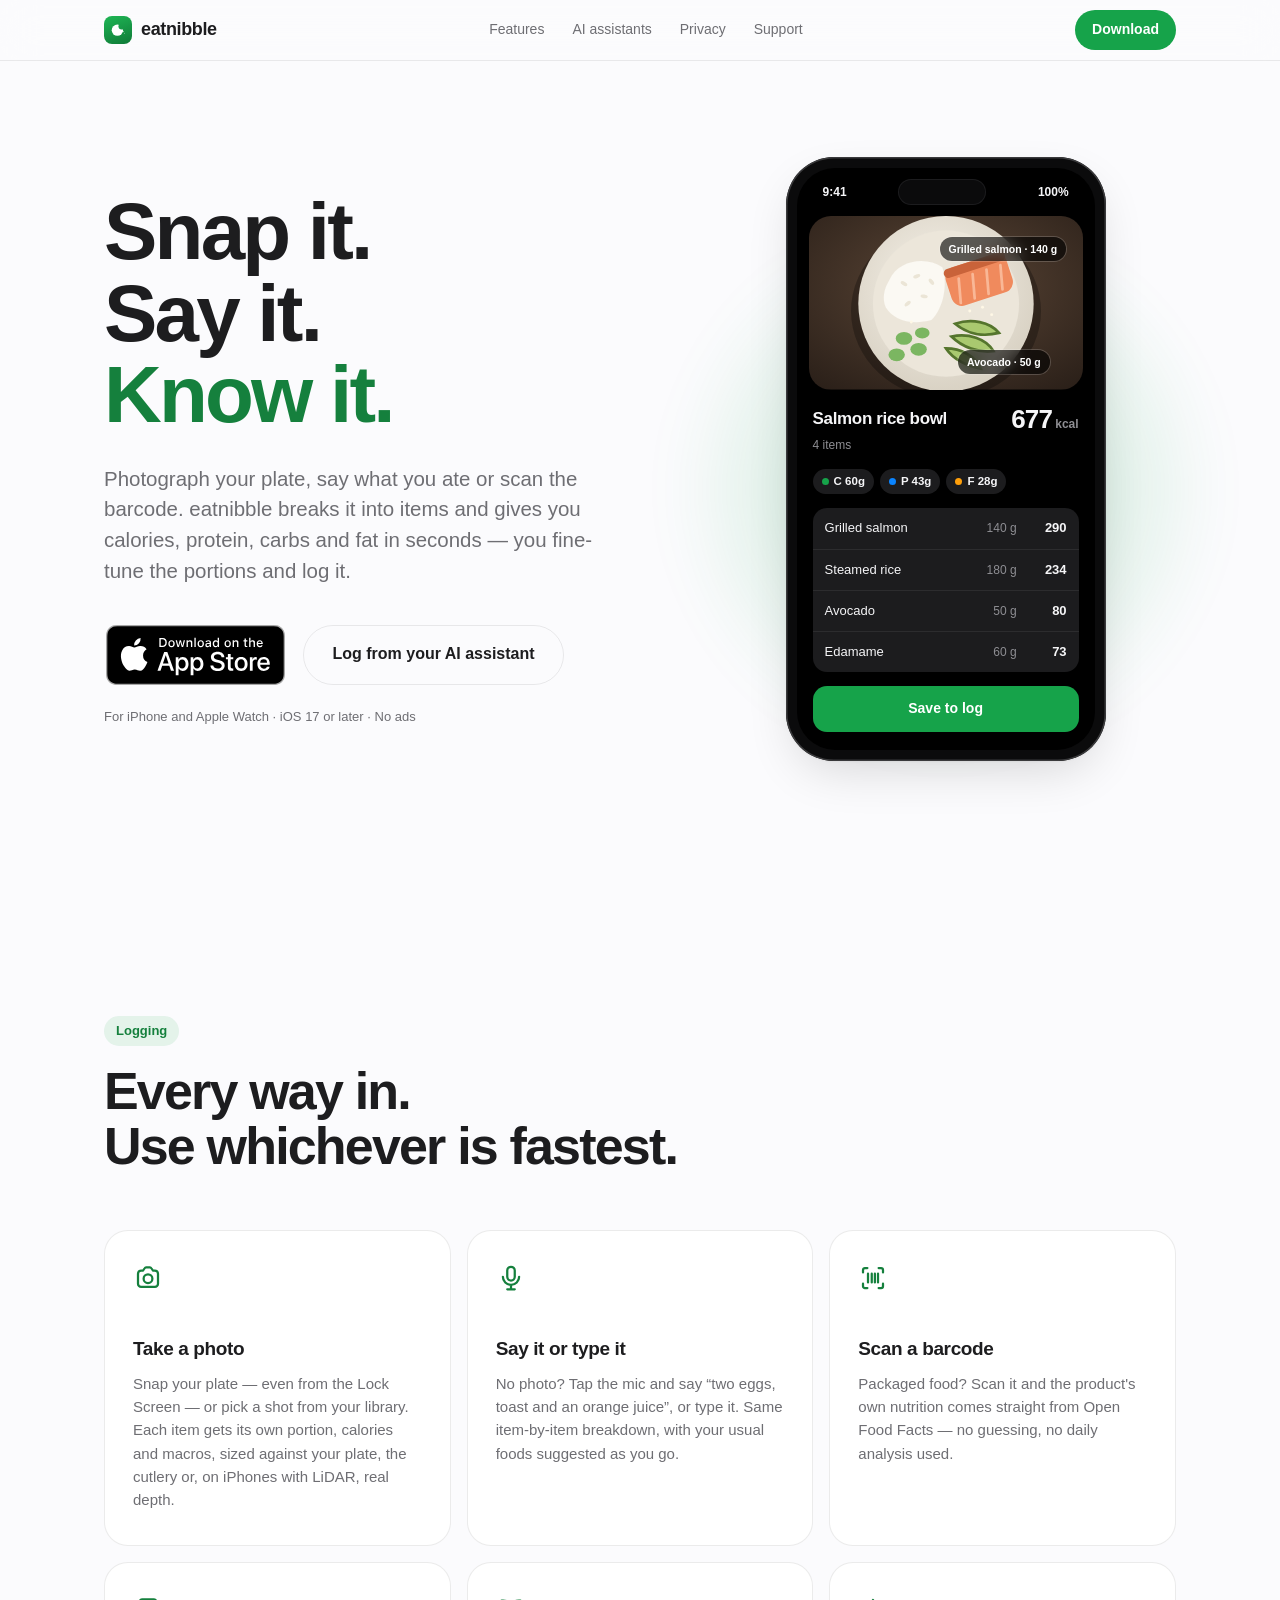
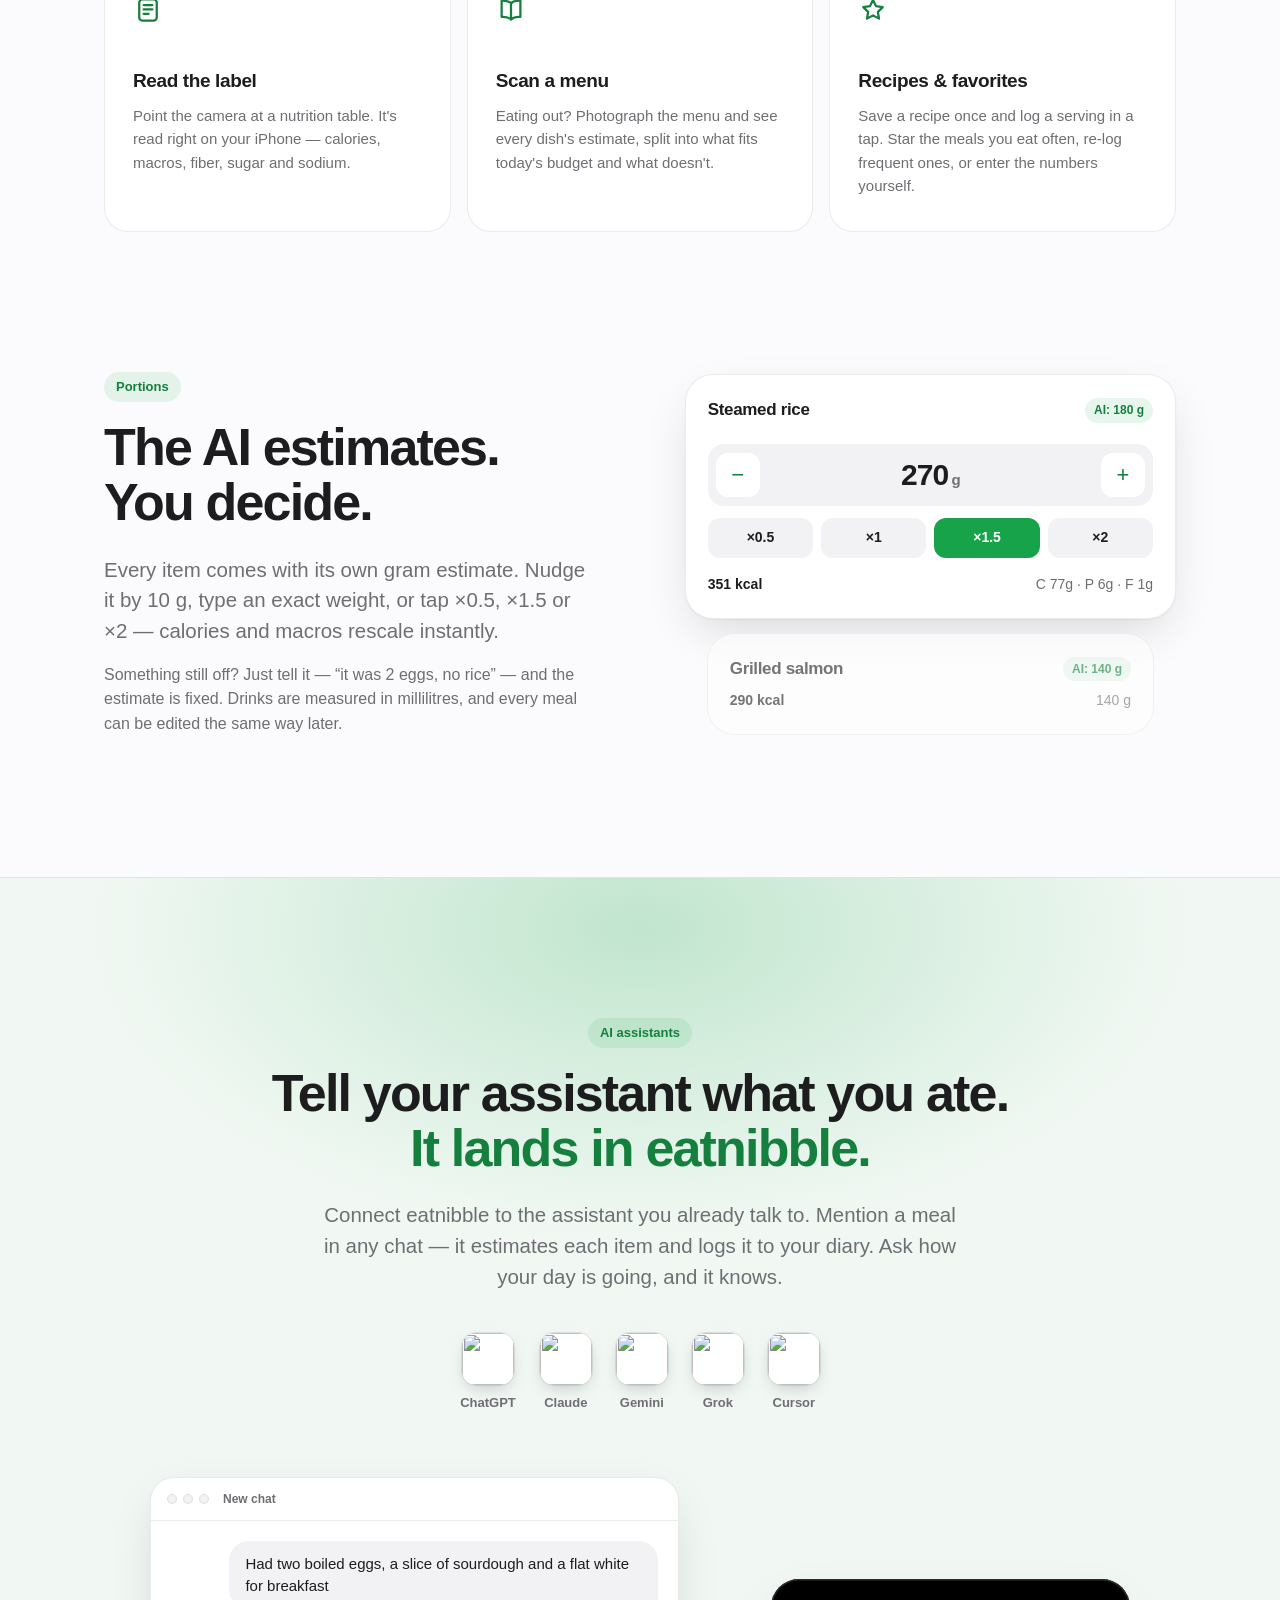
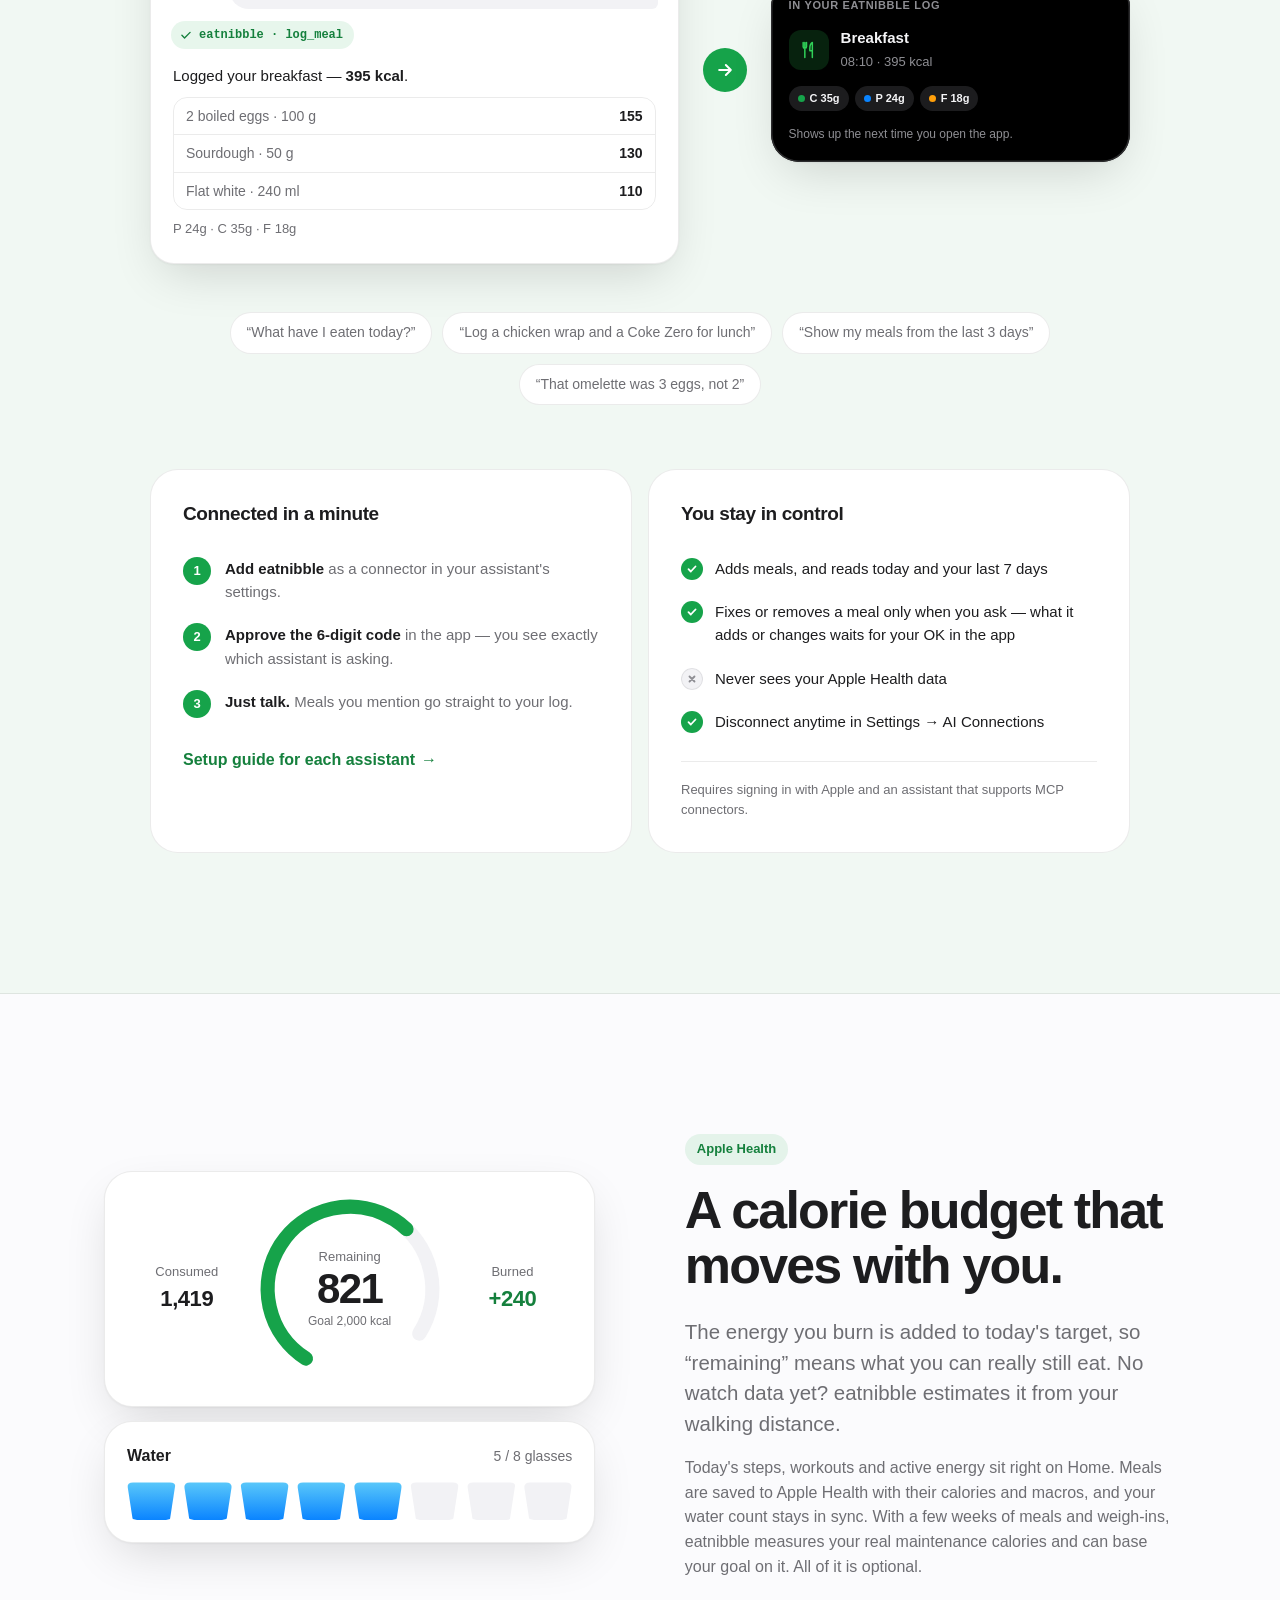
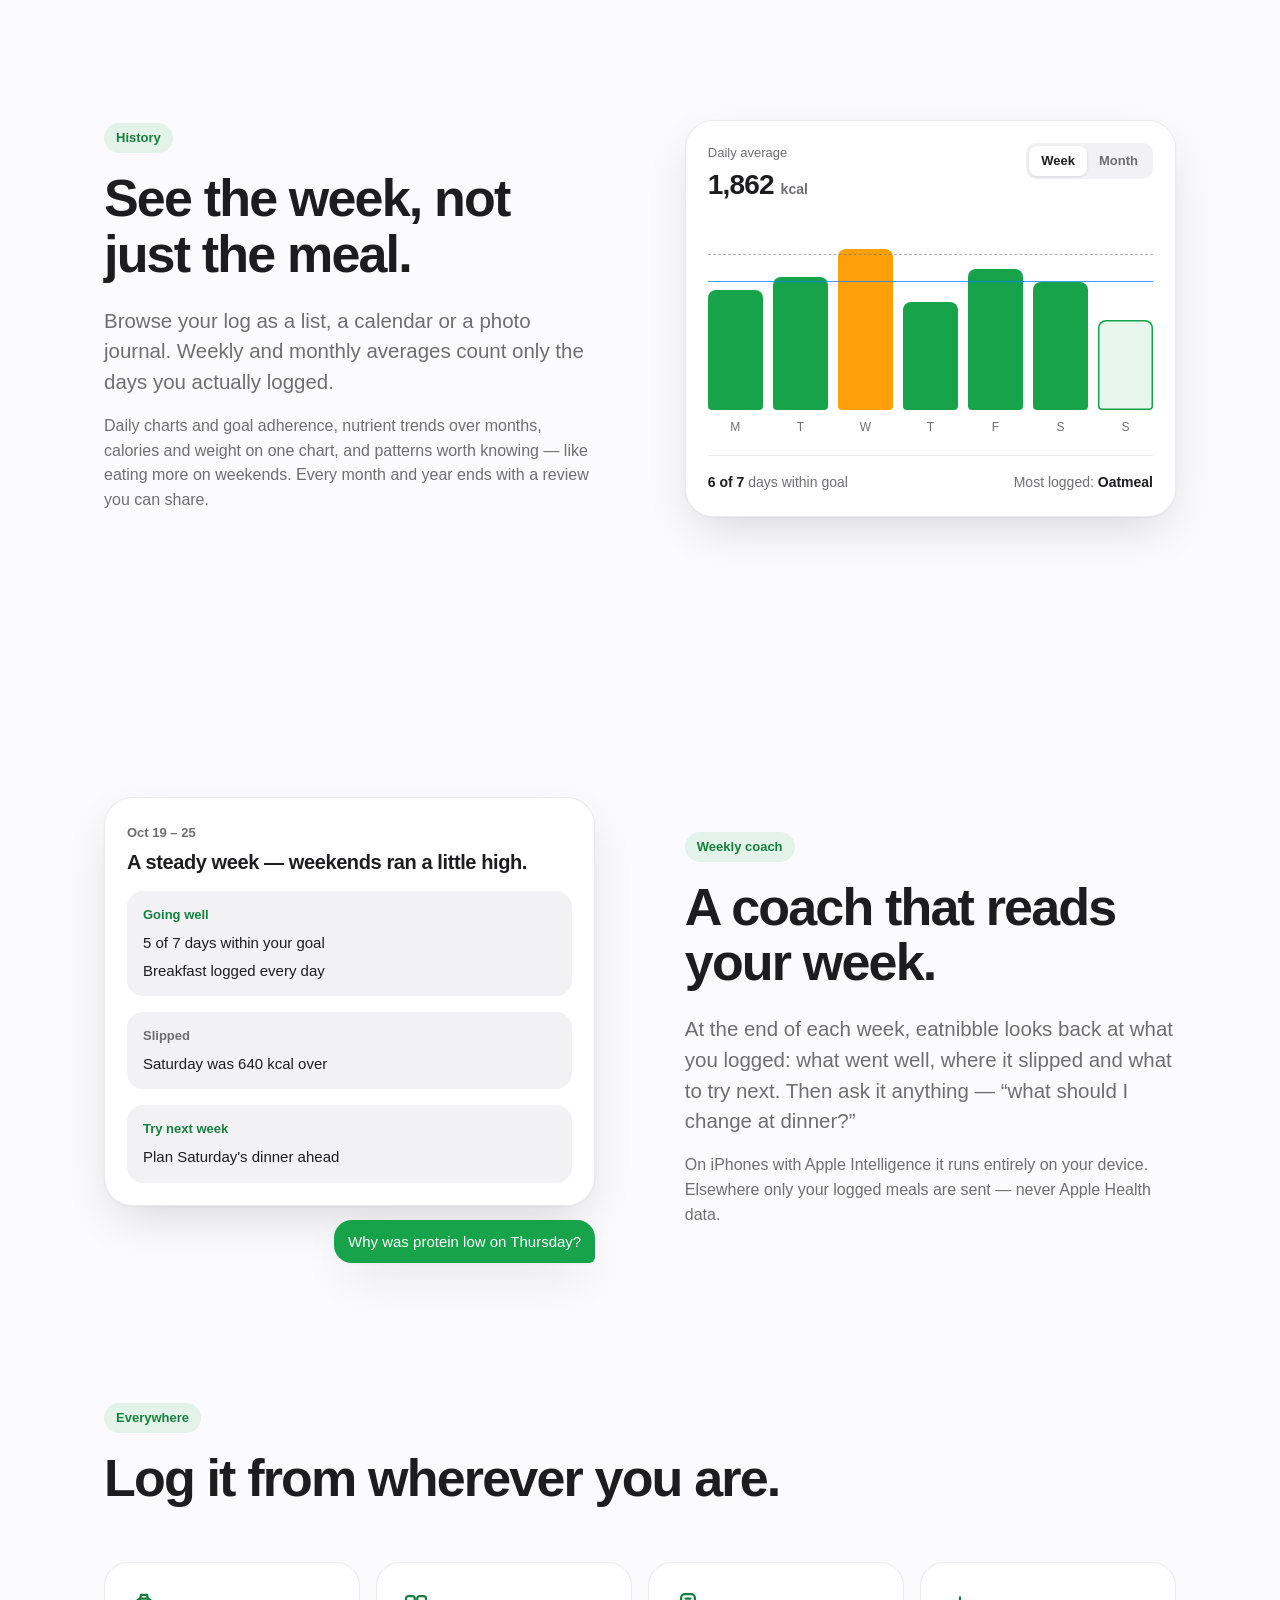
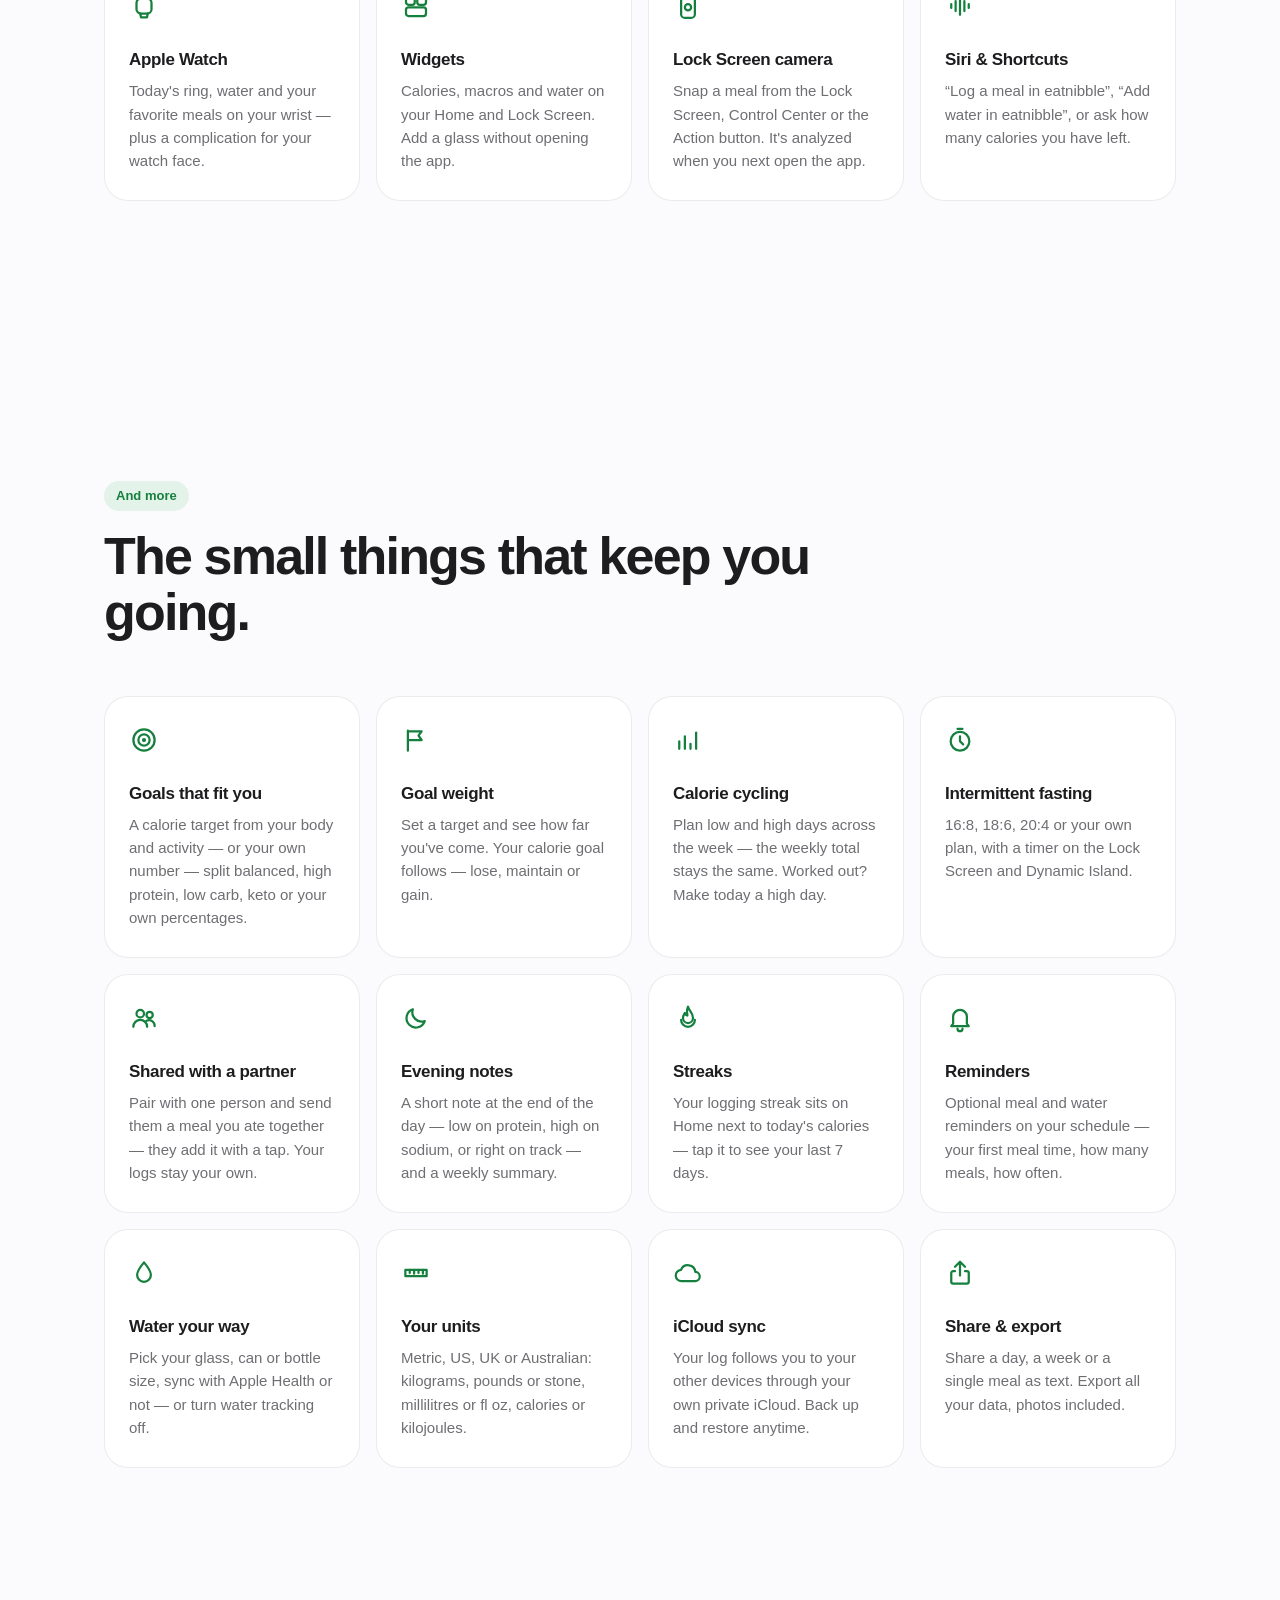
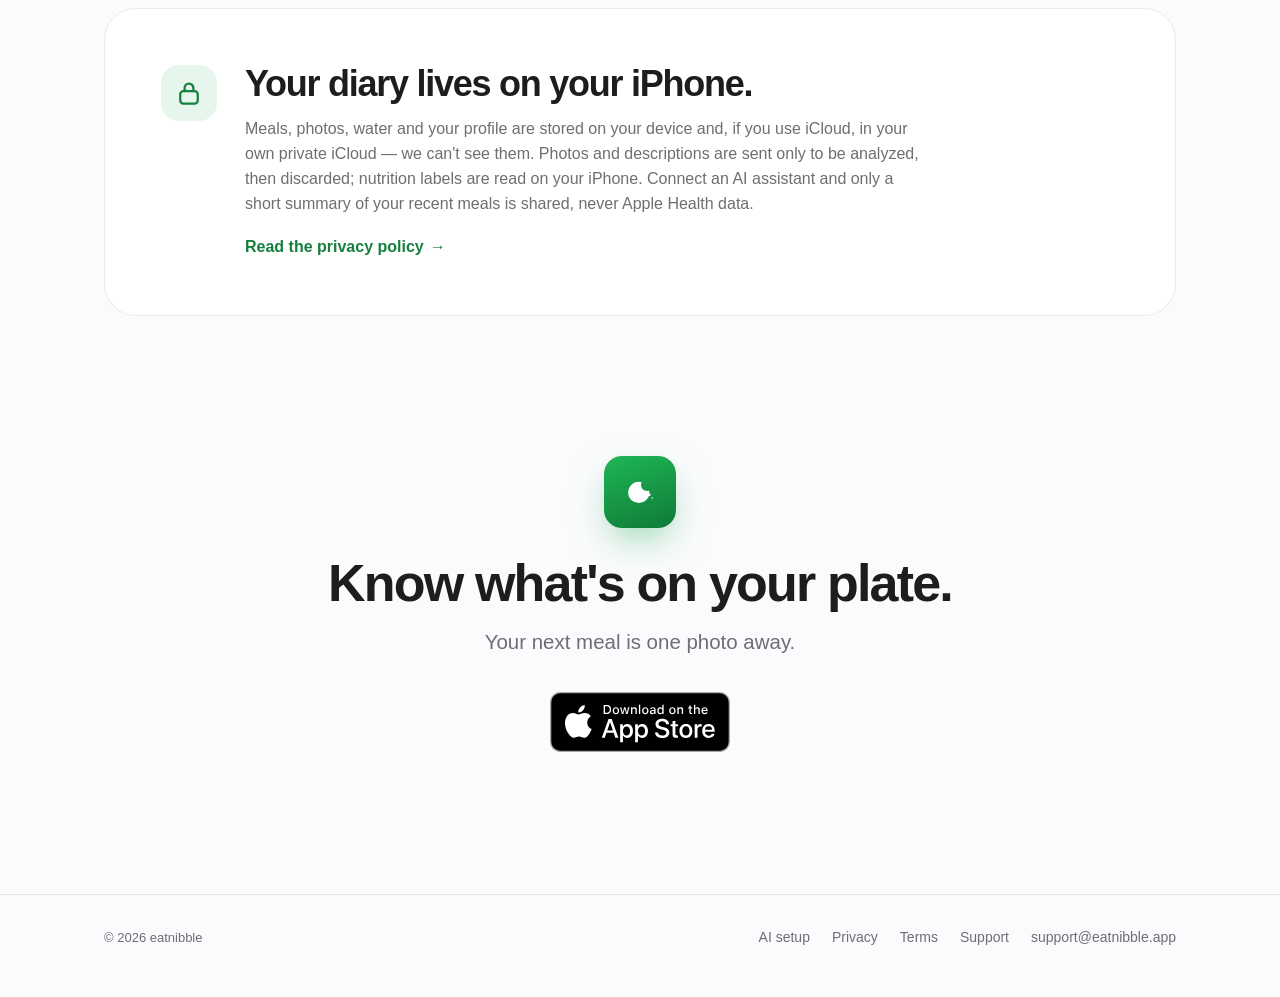
==== commit b5628433: "Cover the 2.1 release Home: activity (steps, workouts) on Home, own calorie goal and macro percentag" ====
--- a/index.html
+++ b/index.html
@@ -389,7 +389,8 @@
             The energy you burn is added to today's target, so “remaining” means what you can really still eat.
             No watch data yet? eatnibble estimates it from your walking distance.
           </p>
-          <p>Meals are saved to Apple Health with their calories and macros, and your water count stays in sync.
+          <p>Today's steps, workouts and active energy sit right on Home. Meals are saved to Apple Health with their
+            calories and macros, and your water count stays in sync.
             With a few weeks of meals and weigh-ins, eatnibble measures your real maintenance calories and can base
             your goal on it. All of it is optional.</p>
         </div>
@@ -430,8 +431,8 @@
             days you actually logged.
           </p>
           <p>Daily charts and goal adherence, nutrient trends over months, calories and weight on one chart, and
-            patterns worth knowing — like eating more on weekends. Every month and year ends with a review you can
-            share.</p>
+            patterns worth knowing — like eating more on weekends. Every month and
+            year ends with a review you can share.</p>
         </div>
         <div class="split-visual reveal" aria-hidden="true">
           <div class="mock-card chart">
@@ -533,7 +534,13 @@
           <div class="mini reveal">
             <svg class="icon" viewBox="0 0 24 24" aria-hidden="true"><circle cx="12" cy="12" r="8.5" /><circle cx="12" cy="12" r="4.5" /><circle cx="12" cy="12" r="0.8" /></svg>
             <h3>Goals that fit you</h3>
-            <p>Calorie targets from your body and activity, split balanced, high protein, low carb or keto.</p>
+            <p>A calorie target from your body and activity — or your own number — split balanced, high protein, low
+              carb, keto or your own percentages.</p>
+          </div>
+          <div class="mini reveal">
+            <svg class="icon" viewBox="0 0 24 24" aria-hidden="true"><path d="M5.5 4.5v16M5.5 5h11l-2.5 3.5 2.5 3.5h-11" /></svg>
+            <h3>Goal weight</h3>
+            <p>Set a target and see how far you've come. Your calorie goal follows — lose, maintain or gain.</p>
           </div>
           <div class="mini reveal">
             <svg class="icon" viewBox="0 0 24 24" aria-hidden="true"><path d="M5 19v-6M9.5 19V9M14 19v-4M18.5 19V6" /></svg>
@@ -551,14 +558,29 @@
             <p>Pair with one person and send them a meal you ate together — they add it with a tap. Your logs stay your own.</p>
           </div>
           <div class="mini reveal">
-            <svg class="icon" viewBox="0 0 24 24" aria-hidden="true"><path d="M6.5 16.5V11a5.5 5.5 0 0 1 11 0v5.5l1.5 2H5z" /><path d="M10 20.5a2 2 0 0 0 4 0" /></svg>
+            <svg class="icon" viewBox="0 0 24 24" aria-hidden="true"><path d="M19 14.5A7.5 7.5 0 0 1 9.5 5a7.5 7.5 0 1 0 9.5 9.5z" /></svg>
             <h3>Evening notes</h3>
             <p>A short note at the end of the day — low on protein, high on sodium, or right on track — and a weekly summary.</p>
           </div>
           <div class="mini reveal">
             <svg class="icon" viewBox="0 0 24 24" aria-hidden="true"><path d="M12 3c.5 3 4 4.5 4 9a4 4 0 0 1-8 0c0-2 1-3 1.5-4 .5 1.5 1.5 2 2 2C11 7 11 5 12 3z" /><path d="M6.5 13.5a5.5 5.5 0 0 0 11 0" /></svg>
-            <h3>Streaks &amp; reminders</h3>
-            <p>Your logging streak on the home screen, and optional meal and water reminders on your schedule.</p>
+            <h3>Streaks</h3>
+            <p>Your logging streak sits on Home next to today's calories — tap it to see your last 7 days.</p>
+          </div>
+          <div class="mini reveal">
+            <svg class="icon" viewBox="0 0 24 24" aria-hidden="true"><path d="M6.5 16.5V11a5.5 5.5 0 0 1 11 0v5.5l1.5 2H5z" /><path d="M10 20.5a2 2 0 0 0 4 0" /></svg>
+            <h3>Reminders</h3>
+            <p>Optional meal and water reminders on your schedule — your first meal time, how many meals, how often.</p>
+          </div>
+          <div class="mini reveal">
+            <svg class="icon" viewBox="0 0 24 24" aria-hidden="true"><path d="M12 3.5c3 3.6 5.5 6.8 5.5 10a5.5 5.5 0 0 1-11 0c0-3.2 2.5-6.4 5.5-10z" /></svg>
+            <h3>Water your way</h3>
+            <p>Pick your glass, can or bottle size, sync with Apple Health or not — or turn water tracking off.</p>
+          </div>
+          <div class="mini reveal">
+            <svg class="icon" viewBox="0 0 24 24" aria-hidden="true"><path d="M3.5 9.5h17v5h-17z" /><path d="M7 9.5V12M10.5 9.5v3M14 9.5V12M17.5 9.5v3" /></svg>
+            <h3>Your units</h3>
+            <p>Metric, US, UK or Australian: kilograms, pounds or stone, millilitres or fl oz, calories or kilojoules.</p>
           </div>
           <div class="mini reveal">
             <svg class="icon" viewBox="0 0 24 24" aria-hidden="true"><path d="M7 18.5a4.5 4.5 0 0 1-.6-9 6 6 0 0 1 11.5 1.6 3.7 3.7 0 0 1-.4 7.4z" /></svg>
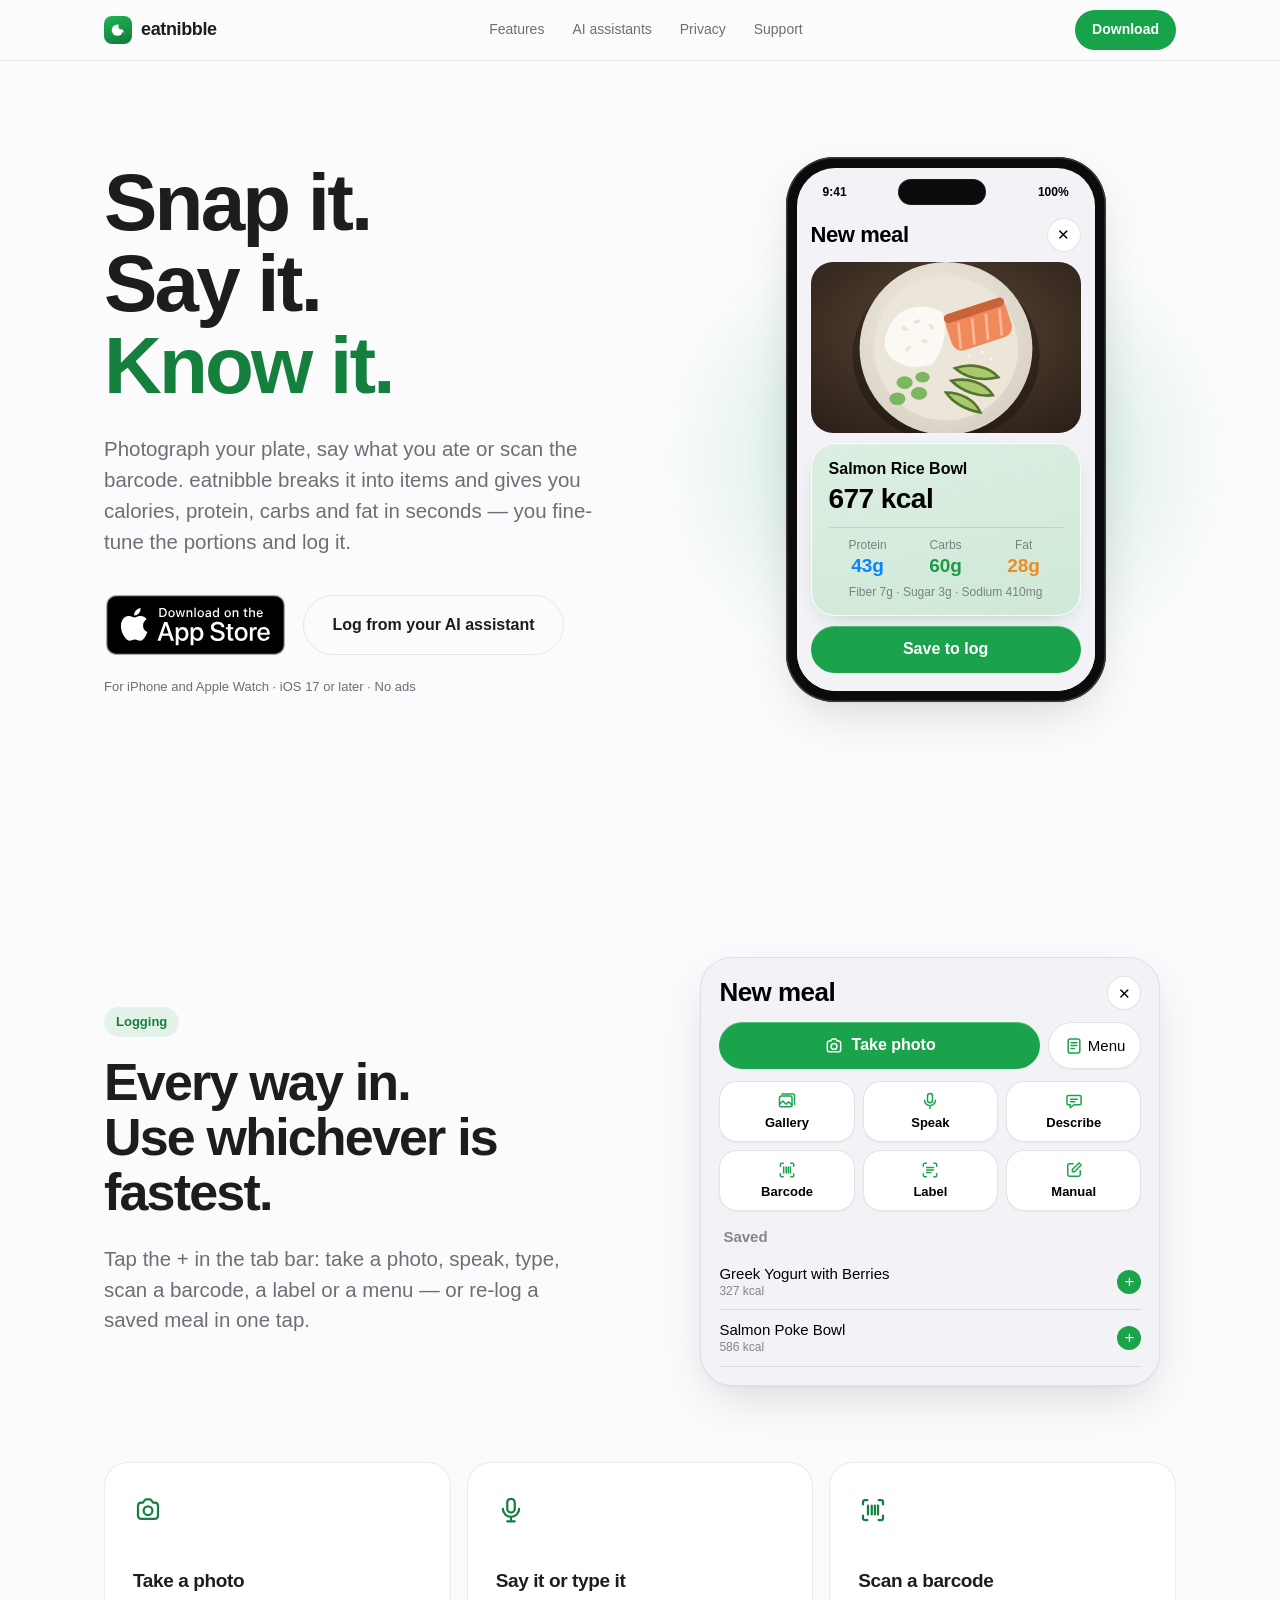
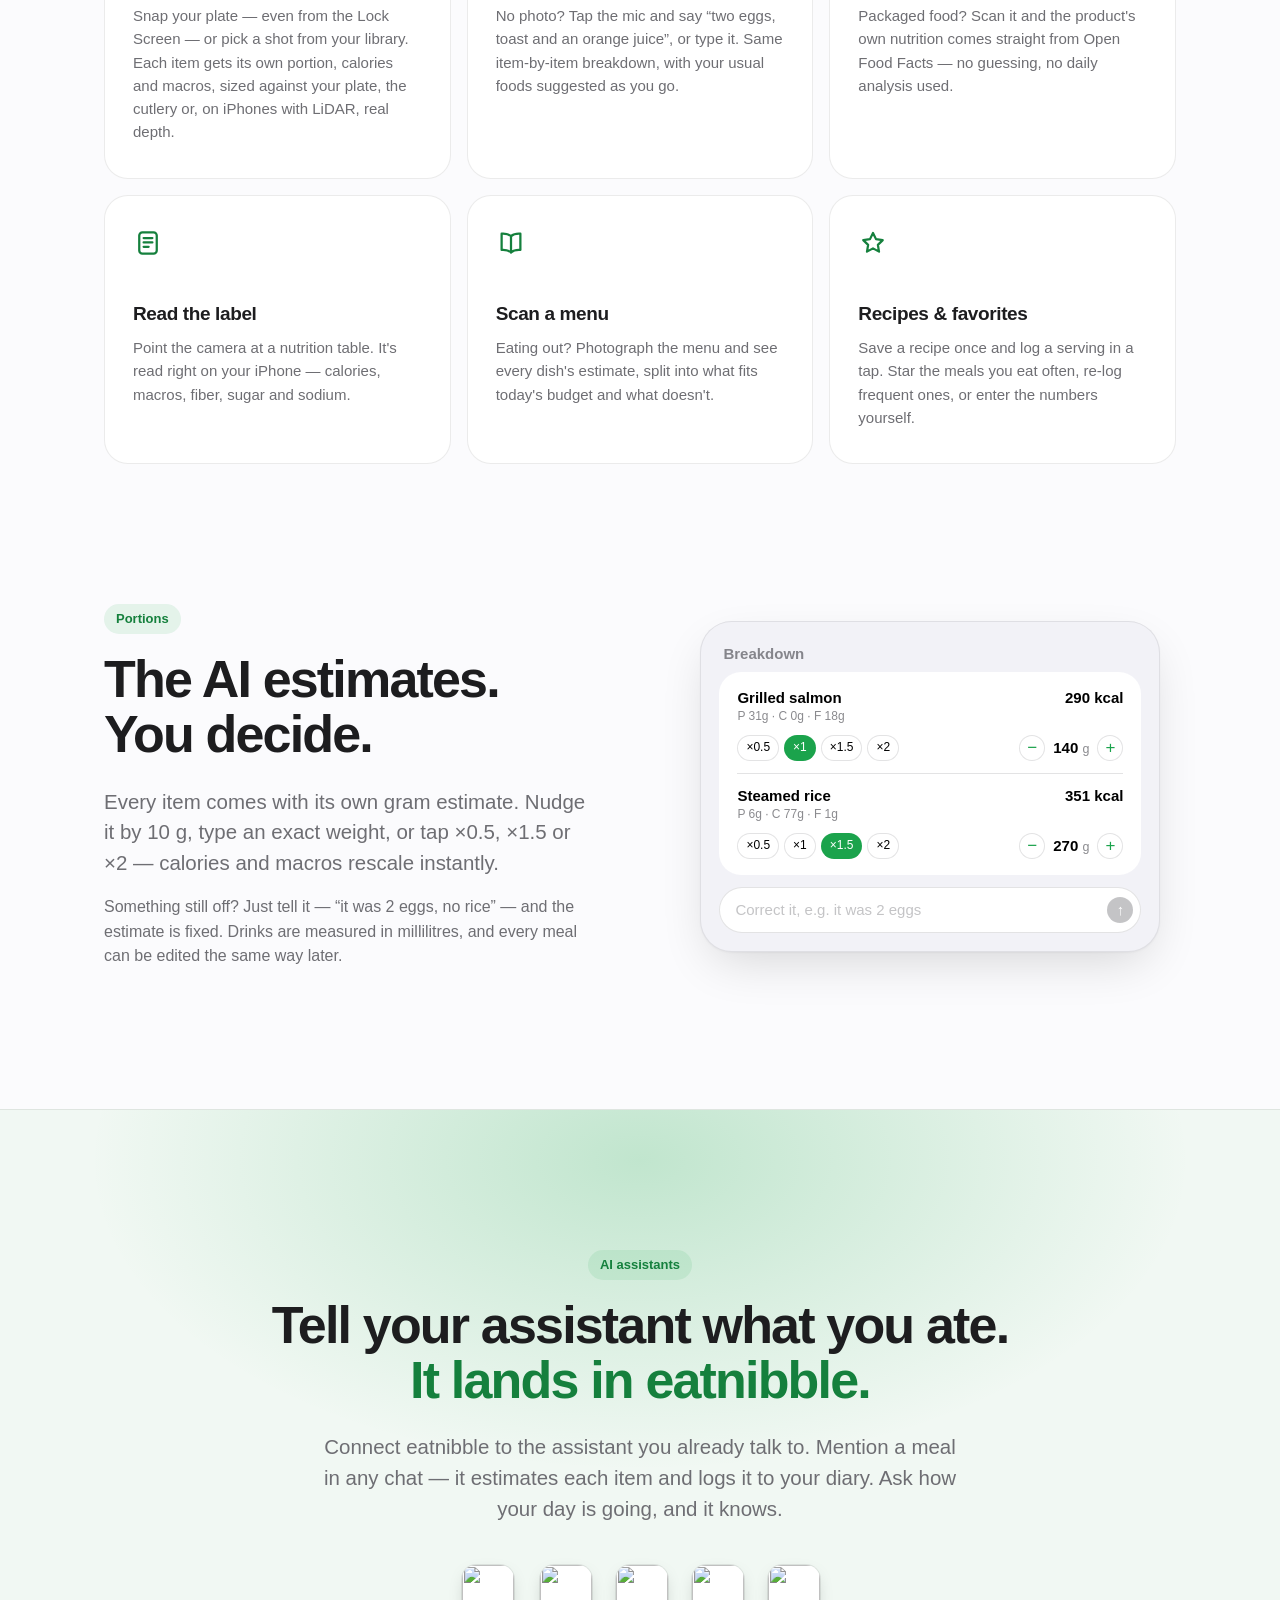
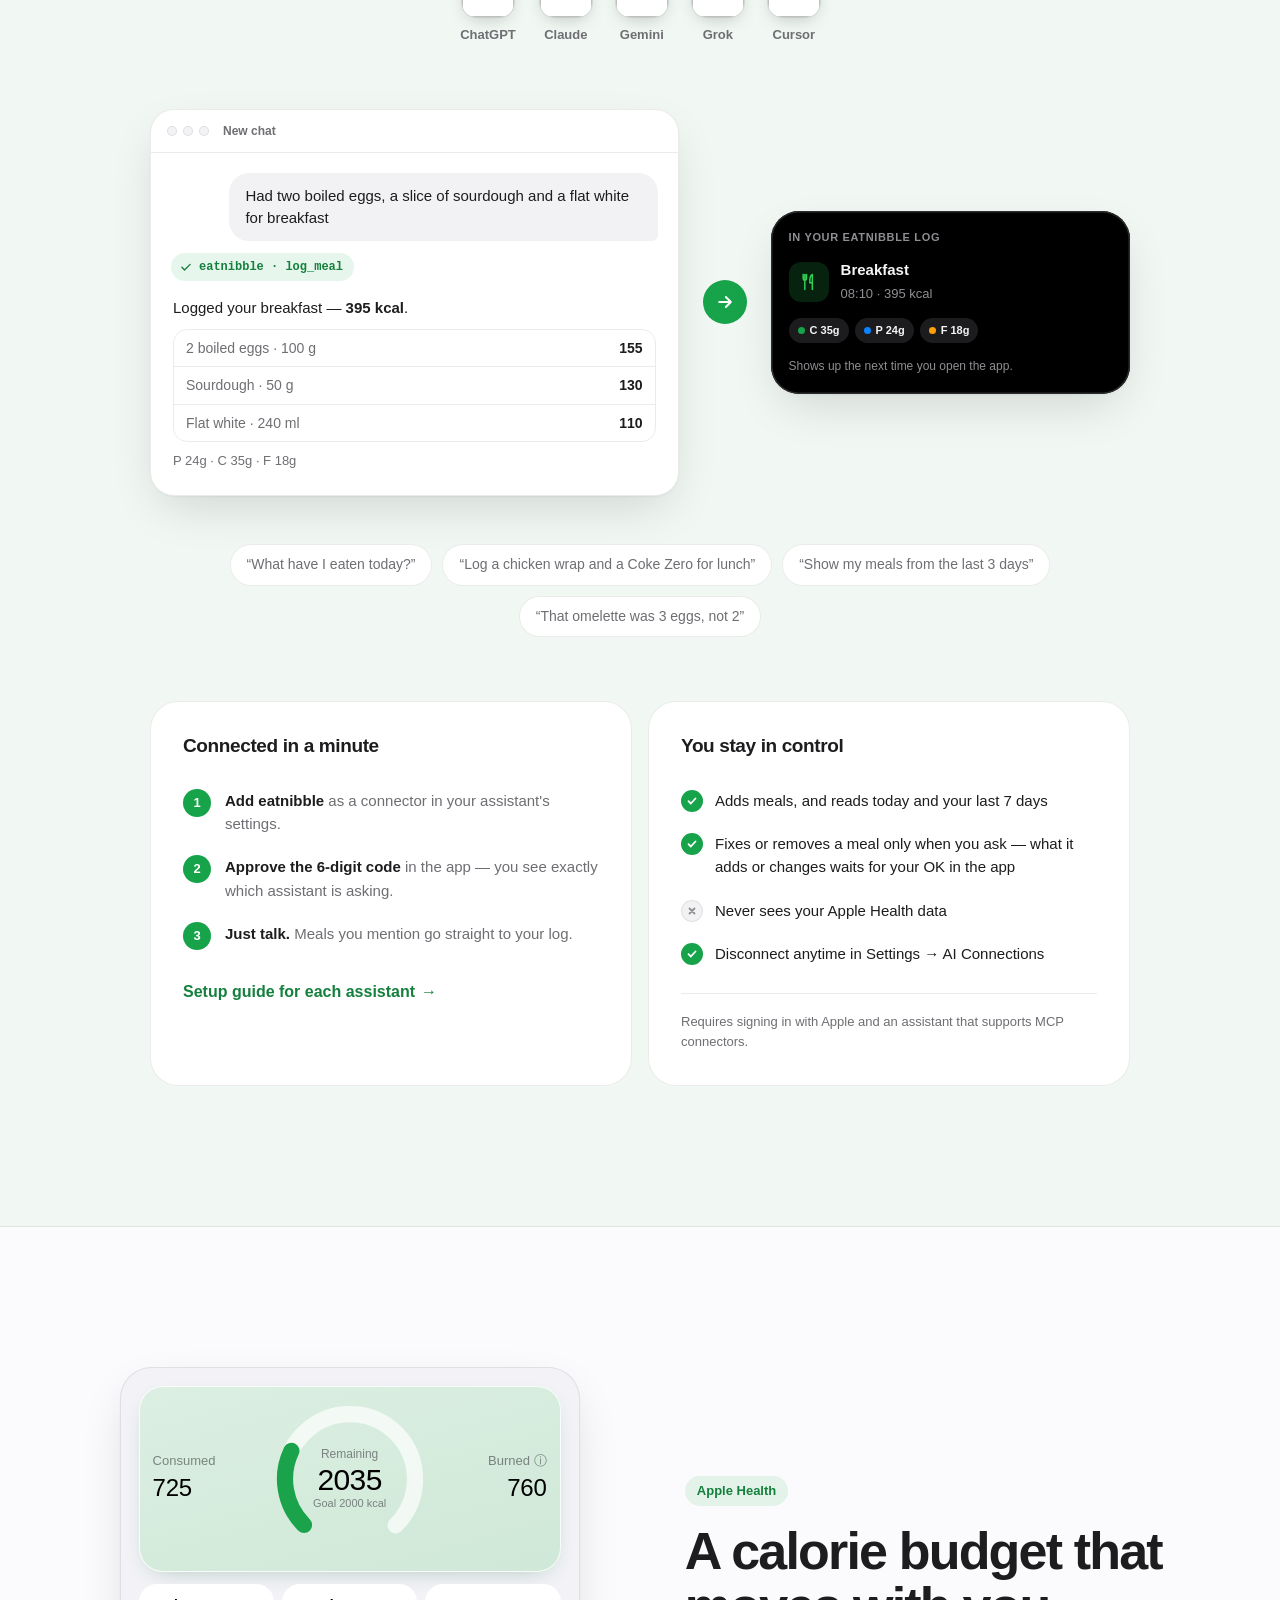
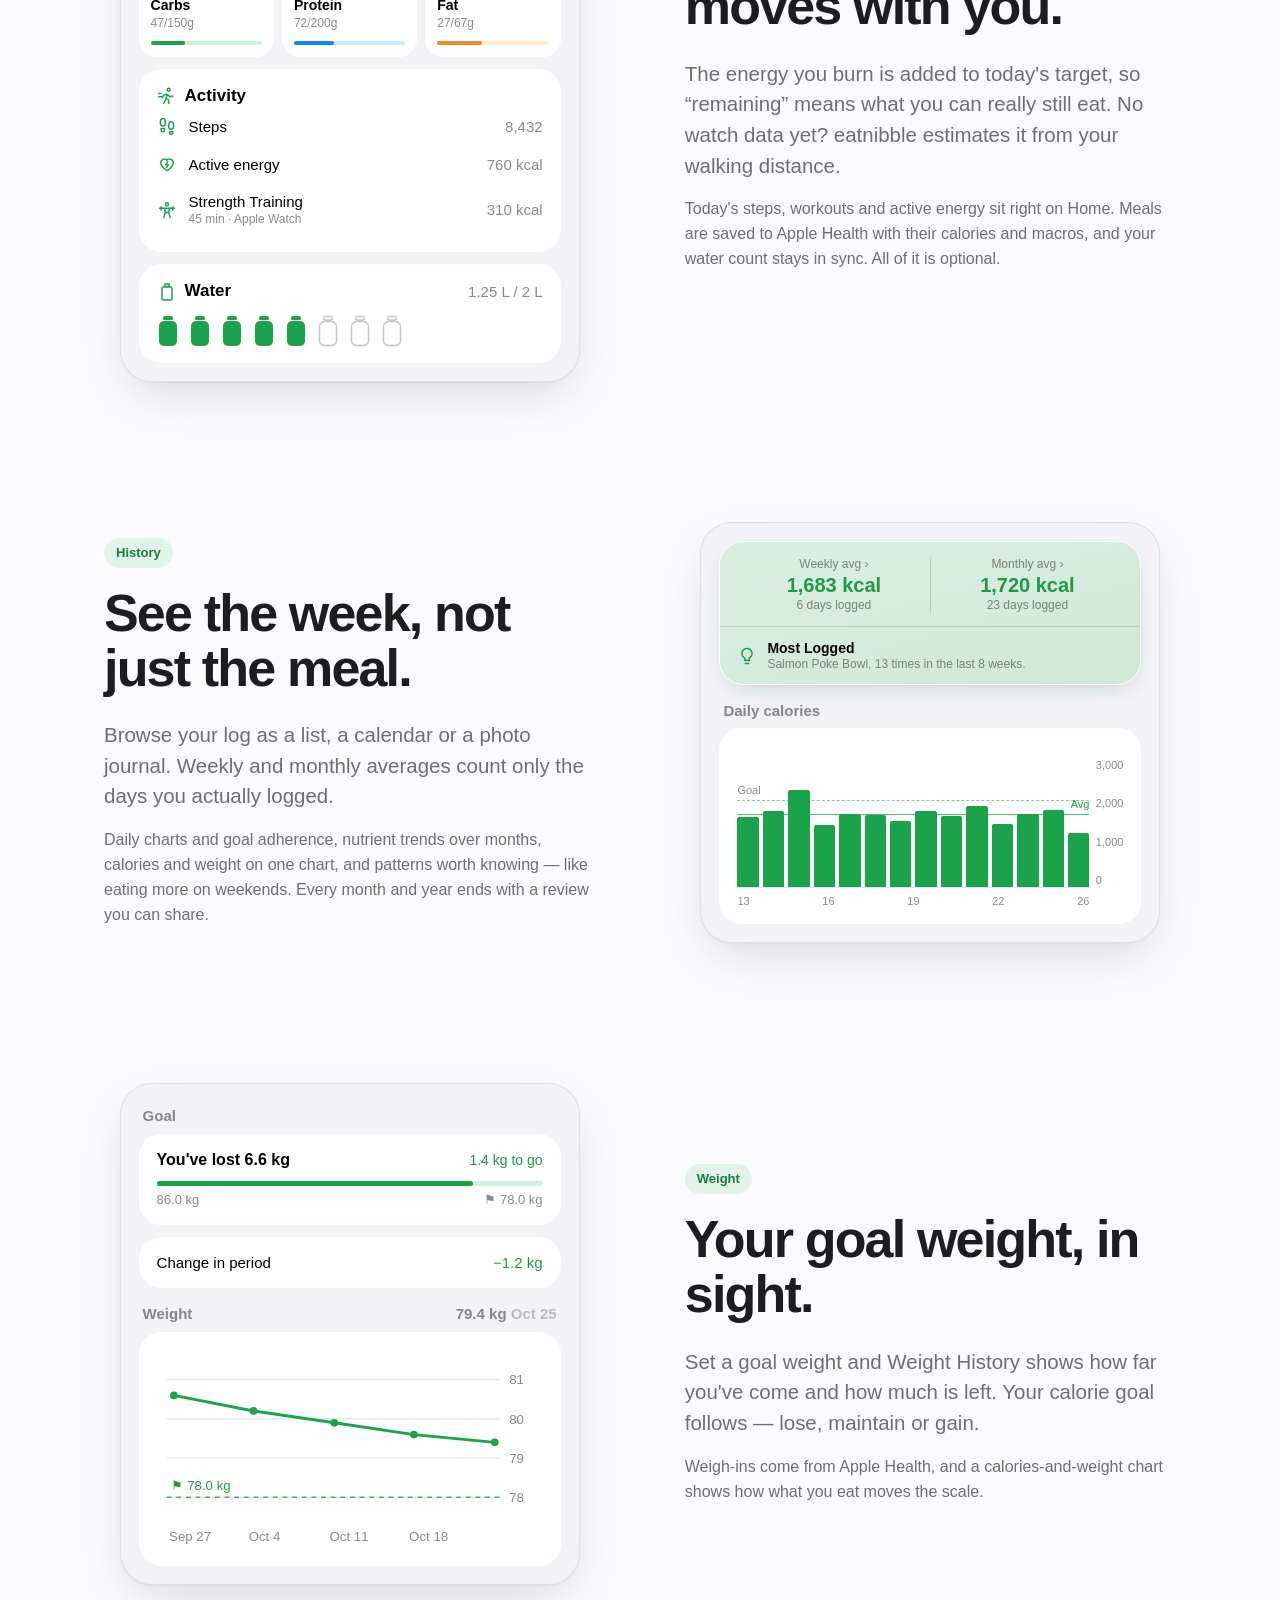
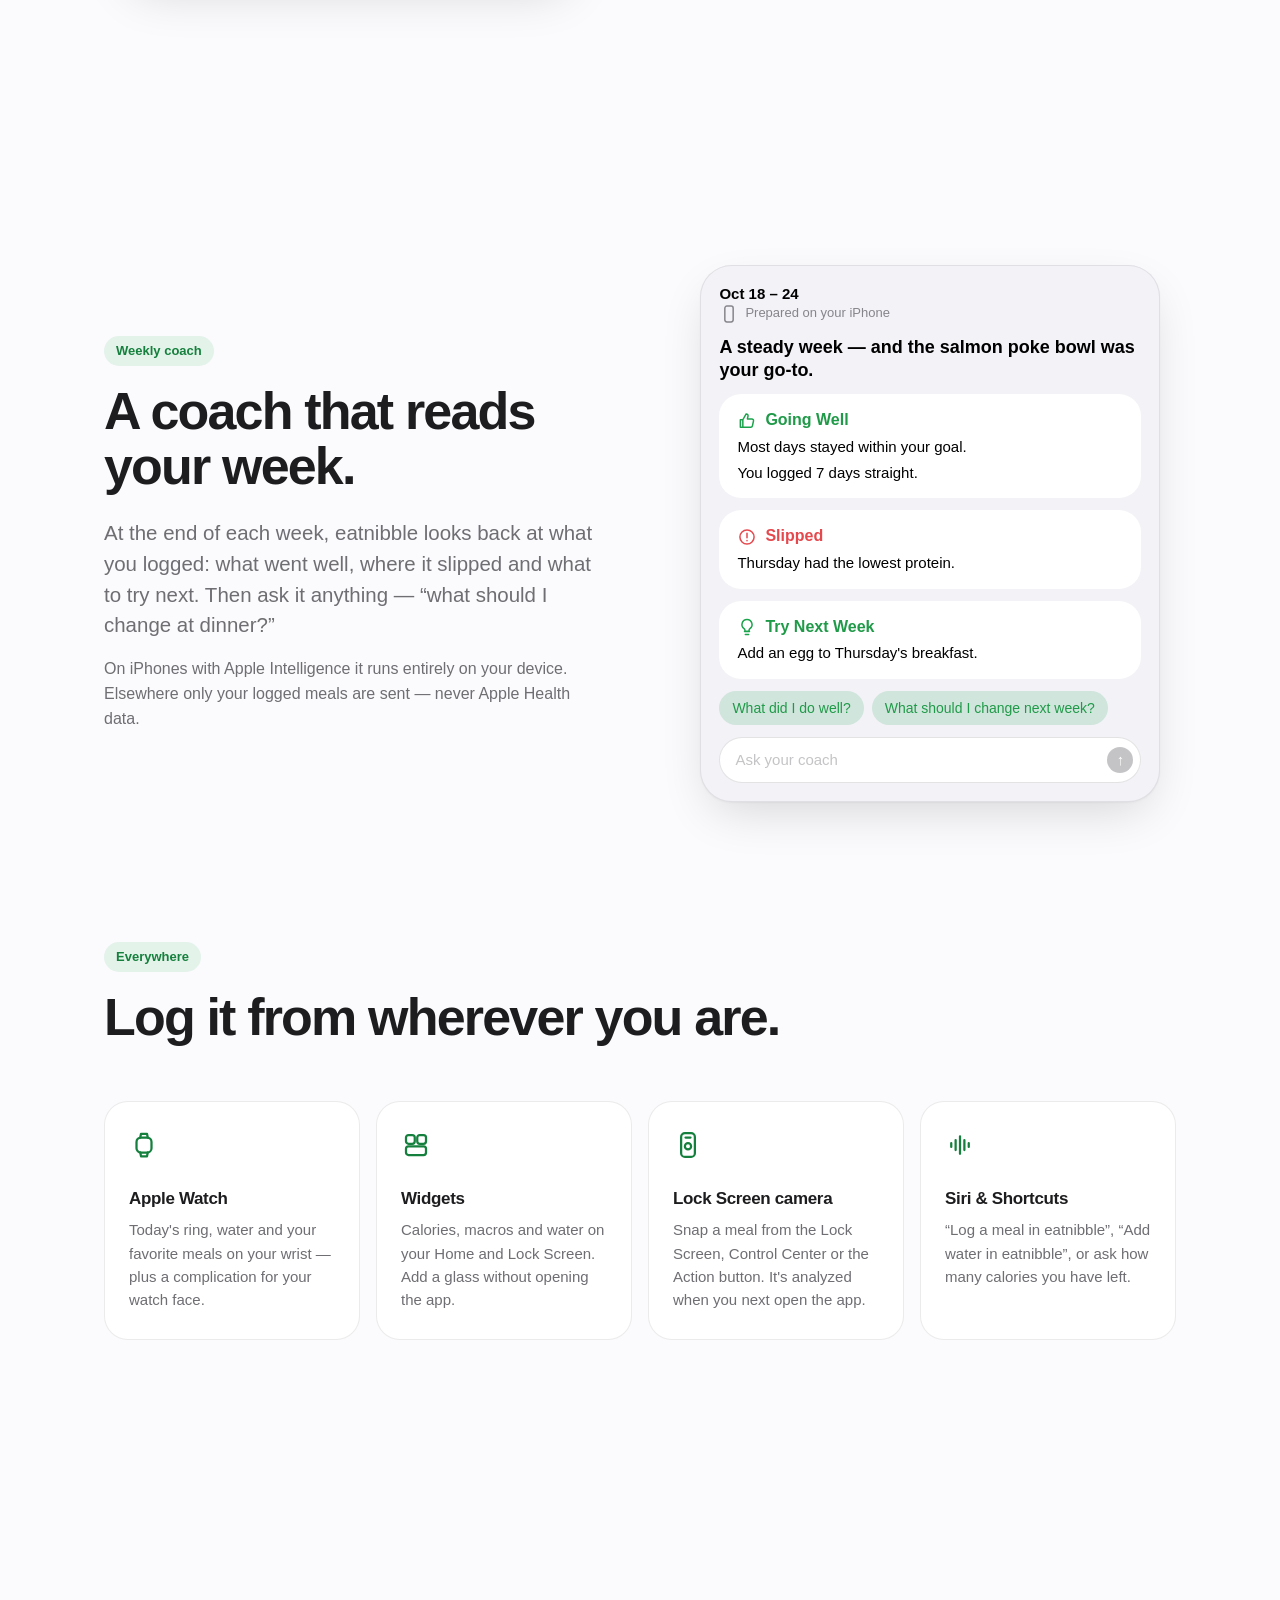
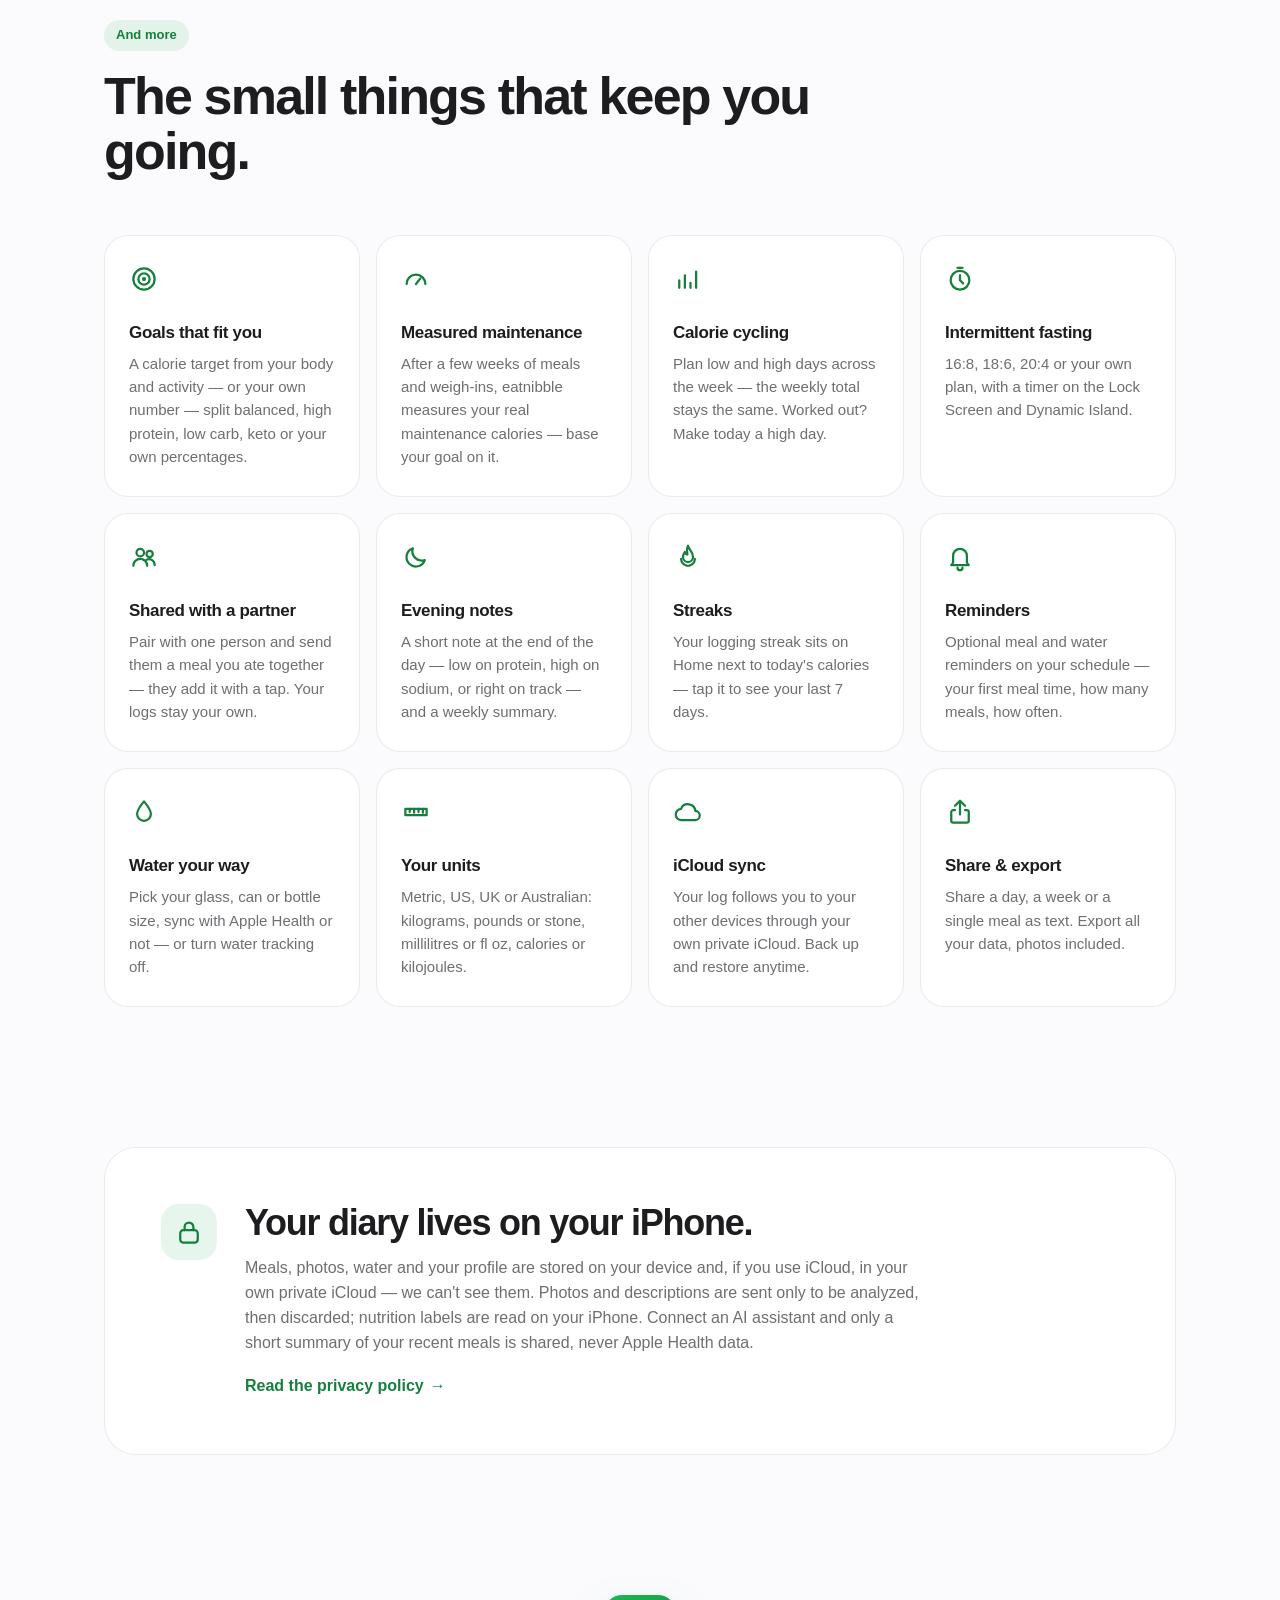
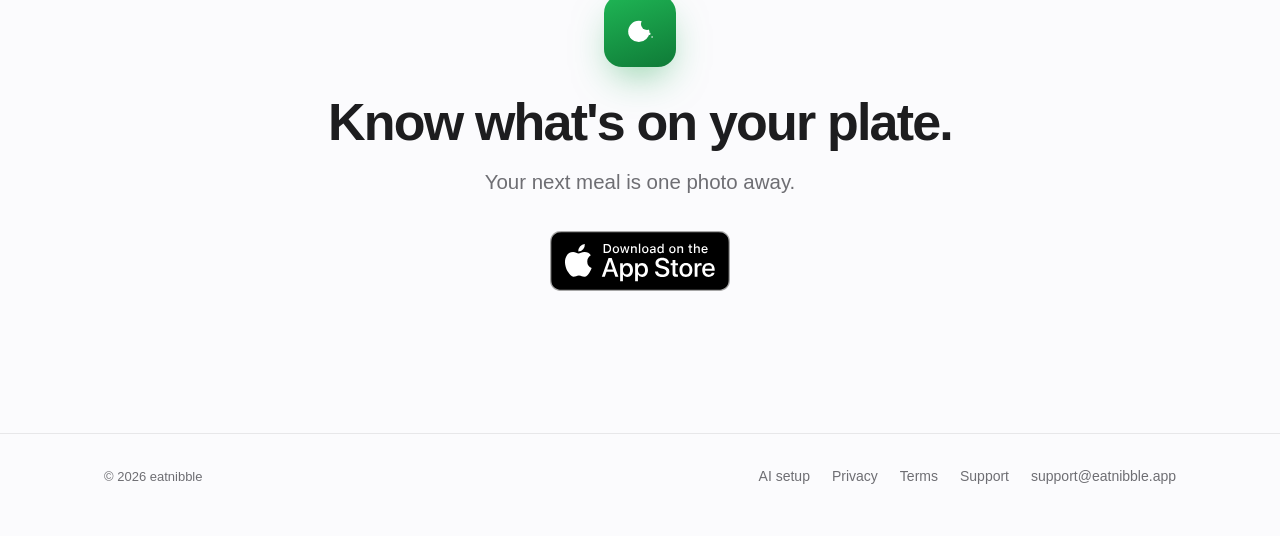
==== commit 71dd7c55: "Redraw the home page mocks from the app's screens Hero: the New meal result screen (photo, glass res" ====
--- a/index.html
+++ b/index.html
@@ -85,11 +85,10 @@
           <p class="hero-note">For iPhone and Apple Watch · iOS 17 or later · No ads</p>
         </div>
 
-        <div class="hero-visual" aria-hidden="true">
-          <div class="phone">
-            <div class="phone-screen">
-              <div class="phone-status"><span>9:41</span><span class="phone-island"></span><span>100%</span></div>
-
+        <div class="hero-visual" aria-hidden="true"><div class="phone"><div class="phone-screen m-app">
+<div class="phone-status"><span>9:41</span><span class="phone-island"></span><span>100%</span></div>
+<div class="m-screen m-screen-flat">
+<div class="m-drawer-head"><span class="m-title m-title-sm">New meal</span><span class="m-close">✕</span></div>
               <div class="shot">
                 <svg viewBox="0 0 300 190" preserveAspectRatio="xMidYMid slice">
                   <defs>
@@ -143,43 +142,30 @@
                     <circle cx="112" cy="116" r="1.6" />
                   </g>
                 </svg>
-                <span class="tag tag-a">Grilled salmon · 140 g</span>
-                <span class="tag tag-b">Avocado · 50 g</span>
-              </div>
-
-              <div class="result">
-                <div class="result-head">
-                  <div>
-                    <strong>Salmon rice bowl</strong>
-                    <span>4 items</span>
-                  </div>
-                  <div class="result-kcal">677<small>kcal</small></div>
-                </div>
-                <div class="macro-pills">
-                  <span><i class="dot carbs"></i>C 60g</span>
-                  <span><i class="dot protein"></i>P 43g</span>
-                  <span><i class="dot fat"></i>F 28g</span>
-                </div>
-                <ul class="items">
-                  <li><span>Grilled salmon</span><em>140 g</em><b>290</b></li>
-                  <li><span>Steamed rice</span><em>180 g</em><b>234</b></li>
-                  <li><span>Avocado</span><em>50 g</em><b>80</b></li>
-                  <li><span>Edamame</span><em>60 g</em><b>73</b></li>
-                </ul>
-                <div class="result-save">Save to log</div>
-              </div>
-            </div>
-          </div>
-        </div>
+</div><div class="m-glass"><div class="m-result-name">Salmon Rice Bowl</div><div class="m-result-kcal m-num">677 kcal</div>
+<div class="m-result-macros"><div><span>Protein</span><b style="color:var(--m-blue)">43g</b></div><div><span>Carbs</span><b class="m-green">60g</b></div><div><span>Fat</span><b style="color:var(--m-orange)">28g</b></div></div>
+<div class="m-micro">Fiber 7g · Sugar 3g · Sodium 410mg</div></div><div class="m-primary">Save to log</div></div></div></div></div>
       </div>
     </header>
 
     <!-- Input methods -->
     <section id="features" class="section">
       <div class="wrap">
-        <div class="section-head reveal">
-          <span class="eyebrow">Logging</span>
-          <h2>Every way in.<br />Use whichever is fastest.</h2>
+        <div class="split ways-split">
+          <div class="split-copy reveal">
+            <span class="eyebrow">Logging</span>
+            <h2>Every way in.<br />Use whichever is fastest.</h2>
+            <p class="lead">Tap the + in the tab bar: take a photo, speak, type, scan a barcode, a label or a menu — or
+              re-log a saved meal in one tap.</p>
+          </div>
+          <div class="split-visual reveal" aria-hidden="true">
+            <div class="m-screen"><div class="m-drawer-head"><span class="m-title">New meal</span><span class="m-close">✕</span></div>
+<div class="m-methods-top"><div class="m-primary"><svg class="m-ico" viewBox="0 0 24 24" aria-hidden="true"><path d="M4 8.5A2.5 2.5 0 0 1 6.5 6h1.6l1.2-1.8A1.5 1.5 0 0 1 10.5 3.5h3a1.5 1.5 0 0 1 1.2.7L15.9 6h1.6A2.5 2.5 0 0 1 20 8.5v8a2.5 2.5 0 0 1-2.5 2.5h-11A2.5 2.5 0 0 1 4 16.5z"/><circle cx="12" cy="12.5" r="3.5"/></svg>Take photo</div><div class="m-glassbtn"><svg class="m-ico" viewBox="0 0 24 24" aria-hidden="true"><rect x="5" y="3.5" width="14" height="17" rx="2.5"/><path d="M8.5 8h7M8.5 11.5h7M8.5 15h4"/></svg>Menu</div></div>
+<div class="m-methods"><div class="m-glassbtn"><svg class="m-ico" viewBox="0 0 24 24" aria-hidden="true"><rect x="3" y="6" width="15" height="13" rx="2"/><path d="M6 3.5h13a2 2 0 0 1 2 2V16M3 16l4-4 4 4 3-3 4 4"/></svg>Gallery</div><div class="m-glassbtn"><svg class="m-ico" viewBox="0 0 24 24" aria-hidden="true"><rect x="9" y="3" width="6" height="11" rx="3"/><path d="M5.5 11a6.5 6.5 0 0 0 13 0M12 17.5V21"/></svg>Speak</div><div class="m-glassbtn"><svg class="m-ico" viewBox="0 0 24 24" aria-hidden="true"><path d="M5 5.5h14A1.5 1.5 0 0 1 20.5 7v8a1.5 1.5 0 0 1-1.5 1.5h-7L7.5 20v-3.5H5A1.5 1.5 0 0 1 3.5 15V7A1.5 1.5 0 0 1 5 5.5z"/><path d="M8 10h8M8 13h5"/></svg>Describe</div><div class="m-glassbtn"><svg class="m-ico" viewBox="0 0 24 24" aria-hidden="true"><path d="M4 7.5V5.5A1.5 1.5 0 0 1 5.5 4h2M16.5 4h2A1.5 1.5 0 0 1 20 5.5v2M20 16.5v2a1.5 1.5 0 0 1-1.5 1.5h-2M7.5 20h-2A1.5 1.5 0 0 1 4 18.5v-2M8 8.5v7M11 8.5v7M13.5 8.5v7M16 8.5v7"/></svg>Barcode</div><div class="m-glassbtn"><svg class="m-ico" viewBox="0 0 24 24" aria-hidden="true"><path d="M4 7.5V5.5A1.5 1.5 0 0 1 5.5 4h2M16.5 4h2A1.5 1.5 0 0 1 20 5.5v2M20 16.5v2a1.5 1.5 0 0 1-1.5 1.5h-2M7.5 20h-2A1.5 1.5 0 0 1 4 18.5v-2M8 9h8M8 12h8M8 15h5"/></svg>Label</div><div class="m-glassbtn"><svg class="m-ico" viewBox="0 0 24 24" aria-hidden="true"><path d="M11 4.5H6.5a2 2 0 0 0-2 2v11a2 2 0 0 0 2 2h11a2 2 0 0 0 2-2V13M18 3.5l2.5 2.5-8 8H10v-2.5z"/></svg>Manual</div></div>
+<div class="m-section-label">Saved</div><div class="m-saved">
+<div class="m-row"><div>Greek Yogurt with Berries<small>327 kcal</small></div><span class="m-plus">+</span></div>
+<div class="m-row"><div>Salmon Poke Bowl<small>586 kcal</small></div><span class="m-plus">+</span></div></div></div>
+          </div>
         </div>
         <div class="ways">
           <article class="way reveal">
@@ -253,32 +239,9 @@
             measured in millilitres, and every meal can be edited the same way later.</p>
         </div>
         <div class="split-visual reveal" aria-hidden="true">
-          <div class="mock-card portion">
-            <div class="portion-head">
-              <strong>Steamed rice</strong>
-              <span class="ai-hint">AI: 180 g</span>
-            </div>
-            <div class="stepper">
-              <span class="step-btn">−</span>
-              <span class="step-val">270<small> g</small></span>
-              <span class="step-btn">+</span>
-            </div>
-            <div class="chips">
-              <span>×0.5</span><span>×1</span><span class="on">×1.5</span><span>×2</span>
-            </div>
-            <div class="portion-foot">
-              <span>351 kcal</span><span>C 77g · P 6g · F 1g</span>
-            </div>
-          </div>
-          <div class="mock-card portion portion-ghost">
-            <div class="portion-head">
-              <strong>Grilled salmon</strong>
-              <span class="ai-hint">AI: 140 g</span>
-            </div>
-            <div class="portion-foot">
-              <span>290 kcal</span><span>140 g</span>
-            </div>
-          </div>
+          <div class="m-screen"><div class="m-section-label">Breakdown</div><div class="m-card m-card-list"><div class="m-item"><div class="m-item-top"><span>Grilled salmon</span><span class="m-num">290 kcal</span></div><div class="m-item-macros">P 31g · C 0g · F 18g</div>
+<div class="m-item-ctrl"><span class="m-chip">×0.5</span><span class="m-chip on">×1</span><span class="m-chip">×1.5</span><span class="m-chip">×2</span><div class="m-step"><span class="m-step-btn">−</span><b class="m-num">140 <small>g</small></b><span class="m-step-btn">+</span></div></div></div><div class="m-item"><div class="m-item-top"><span>Steamed rice</span><span class="m-num">351 kcal</span></div><div class="m-item-macros">P 6g · C 77g · F 1g</div>
+<div class="m-item-ctrl"><span class="m-chip">×0.5</span><span class="m-chip">×1</span><span class="m-chip on">×1.5</span><span class="m-chip">×2</span><div class="m-step"><span class="m-step-btn">−</span><b class="m-num">270 <small>g</small></b><span class="m-step-btn">+</span></div></div></div></div><div class="m-input">Correct it, e.g. it was 2 eggs<span class="m-send">↑</span></div></div>
         </div>
       </div>
     </section>
@@ -390,32 +353,17 @@
             No watch data yet? eatnibble estimates it from your walking distance.
           </p>
           <p>Today's steps, workouts and active energy sit right on Home. Meals are saved to Apple Health with their
-            calories and macros, and your water count stays in sync.
-            With a few weeks of meals and weigh-ins, eatnibble measures your real maintenance calories and can base
-            your goal on it. All of it is optional.</p>
+            calories and macros, and your water count stays in sync. All of it is optional.</p>
         </div>
         <div class="split-visual reveal" aria-hidden="true">
-          <div class="mock-card goal">
-            <div class="goal-side"><span>Consumed</span><strong>1,419</strong></div>
-            <div class="gauge">
-              <svg viewBox="0 0 120 120">
-                <circle class="gauge-track" cx="60" cy="60" r="52" transform="rotate(122.4 60 60)" />
-                <circle class="gauge-fill" cx="60" cy="60" r="52" transform="rotate(122.4 60 60)" />
-              </svg>
-              <div class="gauge-center">
-                <span>Remaining</span>
-                <strong>821</strong>
-                <small>Goal 2,000 kcal</small>
-              </div>
-            </div>
-            <div class="goal-side"><span>Burned</span><strong class="burn">+240</strong></div>
-          </div>
-          <div class="mock-card water">
-            <div class="water-head"><strong>Water</strong><span>5 / 8 glasses</span></div>
-            <div class="glasses">
-              <i class="on"></i><i class="on"></i><i class="on"></i><i class="on"></i><i class="on"></i><i></i><i></i><i></i>
-            </div>
-          </div>
+          <div class="m-screen"><div class="m-glass m-summary"><div class="m-stat"><span>Consumed</span><strong class="m-num">725</strong></div><div class="m-gauge"><svg viewBox="0 0 120 120"><circle class="track" cx="60" cy="60" r="52" transform="rotate(135 60 60)"/><circle class="fill" cx="60" cy="60" r="52" transform="rotate(135 60 60)" stroke-dasharray="64 327"/></svg>
+<div class="m-gauge-center"><span>Remaining</span><strong class="m-num">2035</strong><small>Goal 2000 kcal</small></div></div><div class="m-stat right"><span>Burned ⓘ</span><strong class="m-num">760</strong></div></div><div class="m-macros">
+<div class="m-macro"><strong>Carbs</strong><span>47/150g</span><div class="m-bar" style="--c:var(--m-green);--w:31%"><i></i></div></div>
+<div class="m-macro"><strong>Protein</strong><span>72/200g</span><div class="m-bar" style="--c:var(--m-blue);--w:36%"><i></i></div></div>
+<div class="m-macro"><strong>Fat</strong><span>27/67g</span><div class="m-bar" style="--c:var(--m-orange);--w:40%"><i></i></div></div></div><div class="m-card"><div class="m-head"><svg class="m-ico" viewBox="0 0 24 24" aria-hidden="true"><circle cx="14" cy="4.5" r="1.8"/><path d="M8 21l3-6 3 2v4M11 15l1-5 4 3 3-1M12 10l-4 1-2 3"/><path d="M2 9h3M2 13h4"/></svg>Activity</div>
+<div class="m-row"><svg class="m-ico" viewBox="0 0 24 24" aria-hidden="true"><path d="M7 3c2 0 3 2.5 3 5s-1 4-3 4-3-1.5-3-4 1-5 3-5zM5 15h4v2a2 2 0 0 1-4 0zM17 7c2 0 3 2.5 3 5s-1 4-3 4-3-1.5-3-4 1-5 3-5zM15 19h4v1a2 2 0 0 1-4 0z"/></svg>Steps<span class="m-val m-num">8,432</span></div>
+<div class="m-row"><svg class="m-ico" viewBox="0 0 24 24" aria-hidden="true"><path d="M12 20s-7.5-4.5-7.5-10A4.3 4.3 0 0 1 12 7.5 4.3 4.3 0 0 1 19.5 10c0 5.5-7.5 10-7.5 10z"/><path d="M12.5 9.5L10.5 13h3l-2 3.5"/></svg>Active energy<span class="m-val">760 kcal</span></div>
+<div class="m-row"><svg class="m-ico" viewBox="0 0 24 24" aria-hidden="true"><circle cx="12" cy="5" r="1.8"/><path d="M3 10h18M5 8v4M19 8v4M9 10l1 5-2 6M15 10l-1 5 2 6M10 15h4"/></svg><div>Strength Training<small>45 min · Apple Watch</small></div><span class="m-val">310 kcal</span></div></div><div class="m-card"><div class="m-head"><svg class="m-ico" viewBox="0 0 24 24" aria-hidden="true"><path d="M9.5 2.5h5v3h-5zM8 6h8a2 2 0 0 1 2 2v12a1.5 1.5 0 0 1-1.5 1.5h-9A1.5 1.5 0 0 1 6 20V8a2 2 0 0 1 2-2z"/></svg>Water<span class="m-right">1.25 L / 2 L</span></div><div class="m-bottles"><svg viewBox="0 0 22 32"><rect class="on" x="6" y="1" width="10" height="4" rx="1.5"/><rect class="on" x="2" y="6" width="18" height="25" rx="5"/></svg><svg viewBox="0 0 22 32"><rect class="on" x="6" y="1" width="10" height="4" rx="1.5"/><rect class="on" x="2" y="6" width="18" height="25" rx="5"/></svg><svg viewBox="0 0 22 32"><rect class="on" x="6" y="1" width="10" height="4" rx="1.5"/><rect class="on" x="2" y="6" width="18" height="25" rx="5"/></svg><svg viewBox="0 0 22 32"><rect class="on" x="6" y="1" width="10" height="4" rx="1.5"/><rect class="on" x="2" y="6" width="18" height="25" rx="5"/></svg><svg viewBox="0 0 22 32"><rect class="on" x="6" y="1" width="10" height="4" rx="1.5"/><rect class="on" x="2" y="6" width="18" height="25" rx="5"/></svg><svg viewBox="0 0 22 32"><rect class="off" x="6.5" y="1.5" width="9" height="3.5" rx="1.5"/><rect class="off" x="2.5" y="6.5" width="17" height="24" rx="5"/></svg><svg viewBox="0 0 22 32"><rect class="off" x="6.5" y="1.5" width="9" height="3.5" rx="1.5"/><rect class="off" x="2.5" y="6.5" width="17" height="24" rx="5"/></svg><svg viewBox="0 0 22 32"><rect class="off" x="6.5" y="1.5" width="9" height="3.5" rx="1.5"/><rect class="off" x="2.5" y="6.5" width="17" height="24" rx="5"/></svg></div></div></div>
         </div>
       </div>
     </section>
@@ -435,29 +383,37 @@
             year ends with a review you can share.</p>
         </div>
         <div class="split-visual reveal" aria-hidden="true">
-          <div class="mock-card chart">
-            <div class="chart-head">
-              <div><span>Daily average</span><strong>1,862 <small>kcal</small></strong></div>
-              <div class="seg"><span class="on">Week</span><span>Month</span></div>
-            </div>
-            <div class="bars">
-              <span class="goal-line"></span>
-              <span class="avg-line"></span>
-              <i style="--h:78%"></i><i style="--h:86%"></i><i class="over" style="--h:104%"></i><i style="--h:70%"></i><i style="--h:91%"></i><i style="--h:83%"></i><i class="today" style="--h:58%"></i>
-            </div>
-            <div class="days"><span>M</span><span>T</span><span>W</span><span>T</span><span>F</span><span>S</span><span>S</span></div>
-            <div class="chart-foot">
-              <span><b>6 of 7</b> days within goal</span>
-              <span>Most logged: <b>Oatmeal</b></span>
-            </div>
-          </div>
+          <div class="m-screen"><div class="m-glass"><div class="m-avg"><div><span>Weekly avg ›</span><strong class="m-num">1,683 kcal</strong><span>6 days logged</span></div><div><span>Monthly avg ›</span><strong class="m-num">1,720 kcal</strong><span>23 days logged</span></div></div>
+<div class="m-tip"><svg class="m-ico" viewBox="0 0 24 24" aria-hidden="true"><path d="M9 17.5h6M10 21h4M12 3a6 6 0 0 0-3.5 10.9c.6.5 1 1.2 1 2V17h5v-1.1c0-.8.4-1.5 1-2A6 6 0 0 0 12 3z"/></svg><div><strong>Most Logged</strong><span>Salmon Poke Bowl, 13 times in the last 8 weeks.</span></div></div></div>
+<div class="m-section-label">Daily calories</div><div class="m-card"><div class="m-chart"><i style="--h:54%"></i><i style="--h:59%"></i><i style="--h:75%"></i><i style="--h:48%"></i><i style="--h:57%"></i><i style="--h:56%"></i><i style="--h:51%"></i><i style="--h:59%"></i><i style="--h:55%"></i><i style="--h:63%"></i><i style="--h:49%"></i><i style="--h:57%"></i><i style="--h:60%"></i><i style="--h:42%"></i><span class="m-goal"><em>Goal</em></span><span class="m-avgline"><em>Avg</em></span><span class="m-axis"><span>3,000</span><span>2,000</span><span>1,000</span><span>0</span></span></div><div class="m-chart-x"><span>13</span><span>16</span><span>19</span><span>22</span><span>26</span></div></div></div>
+        </div>
+      </div>
+    </section>
+
+    <!-- Weight -->
+    <section class="section section-tight">
+      <div class="wrap split split-reverse">
+        <div class="split-copy reveal">
+          <span class="eyebrow">Weight</span>
+          <h2>Your goal weight, in sight.</h2>
+          <p class="lead">
+            Set a goal weight and Weight History shows how far you've come and how much is left. Your calorie goal
+            follows — lose, maintain or gain.
+          </p>
+          <p>Weigh-ins come from Apple Health, and a calories-and-weight chart shows how what you eat moves the scale.</p>
+        </div>
+        <div class="split-visual reveal" aria-hidden="true">
+          <div class="m-screen"><div class="m-section-label">Goal</div><div class="m-card m-goalcard"><div class="top">You've lost 6.6 kg<span>1.4 kg to go</span></div><div class="m-progress" style="--w:82%"><i></i></div><div class="ends"><span>86.0 kg</span><span>⚑ 78.0 kg</span></div></div>
+<div class="m-card" style="display:flex;justify-content:space-between"><span>Change in period</span><span class="m-green">−1.2 kg</span></div>
+<div class="m-section-label" style="display:flex;justify-content:space-between"><span>Weight</span><span>79.4 kg <span style="color:var(--m-text-3)">Oct 25</span></span></div>
+<div class="m-card m-line"><svg viewBox="0 0 320 168"><line class="grid" x1="8" x2="284" y1="26.2" y2="26.2"/><text x="292" y="30.2">81</text><line class="grid" x1="8" x2="284" y1="58.8" y2="58.8"/><text x="292" y="62.8">80</text><line class="grid" x1="8" x2="284" y1="91.2" y2="91.2"/><text x="292" y="95.2">79</text><line class="grid" x1="8" x2="284" y1="123.8" y2="123.8"/><text x="292" y="127.8">78</text><line class="goal" x1="8" x2="284" y1="123.8" y2="123.8"/><text class="flag" x="12" y="117.8">⚑ 78.0 kg</text><path class="path" d="M14 39.3 L80 52.2 L147 62.0 L213 71.8 L280 78.2"/><circle class="dot" cx="14" cy="39.3" r="3.2"/><circle class="dot" cx="80" cy="52.2" r="3.2"/><circle class="dot" cx="147" cy="62.0" r="3.2"/><circle class="dot" cx="213" cy="71.8" r="3.2"/><circle class="dot" cx="280" cy="78.2" r="3.2"/><text x="10" y="160">Sep 27</text><text x="76" y="160">Oct 4</text><text x="143" y="160">Oct 11</text><text x="209" y="160">Oct 18</text></svg></div></div>
         </div>
       </div>
     </section>
 
     <!-- Weekly coach -->
     <section class="section">
-      <div class="wrap split split-reverse">
+      <div class="wrap split">
         <div class="split-copy reveal">
           <span class="eyebrow">Weekly coach</span>
           <h2>A coach that reads your week.</h2>
@@ -469,24 +425,13 @@
             sent — never Apple Health data.</p>
         </div>
         <div class="split-visual reveal" aria-hidden="true">
-          <div class="mock-card coach">
-            <span class="coach-week">Oct 19 – 25</span>
-            <strong class="coach-headline">A steady week — weekends ran a little high.</strong>
-            <div class="coach-group">
-              <span class="coach-label">Going well</span>
-              <p>5 of 7 days within your goal</p>
-              <p>Breakfast logged every day</p>
-            </div>
-            <div class="coach-group">
-              <span class="coach-label slip">Slipped</span>
-              <p>Saturday was 640 kcal over</p>
-            </div>
-            <div class="coach-group">
-              <span class="coach-label">Try next week</span>
-              <p>Plan Saturday's dinner ahead</p>
-            </div>
-          </div>
-          <div class="coach-ask">Why was protein low on Thursday?</div>
+          <div class="m-screen"><div><div style="font-weight:600">Oct 18 – 24</div><div class="m-coach-meta"><svg class="m-ico" viewBox="0 0 24 24" aria-hidden="true"><rect x="7" y="2.5" width="10" height="19" rx="2.5"/></svg>Prepared on your iPhone</div></div>
+<div class="m-coach-headline">A steady week — and the salmon poke bowl was your go-to.</div>
+<div class="m-card m-coach-card win"><div class="m-head"><svg class="m-ico" viewBox="0 0 24 24" aria-hidden="true"><path d="M7 10.5v9H4v-9zM7 10.5l4-7c1.5 0 2.5 1 2.2 2.6L12.5 9.5h5.3a2 2 0 0 1 2 2.4l-1.3 6a2 2 0 0 1-2 1.6H7"/></svg>Going Well</div><p>Most days stayed within your goal.</p><p>You logged 7 days straight.</p></div>
+<div class="m-card m-coach-card slip"><div class="m-head"><svg class="m-ico" viewBox="0 0 24 24" aria-hidden="true"><circle cx="12" cy="12" r="8.5"/><path d="M12 7.5v5.5M12 16.3v.2"/></svg>Slipped</div><p>Thursday had the lowest protein.</p></div>
+<div class="m-card m-coach-card next"><div class="m-head"><svg class="m-ico" viewBox="0 0 24 24" aria-hidden="true"><path d="M9 17.5h6M10 21h4M12 3a6 6 0 0 0-3.5 10.9c.6.5 1 1.2 1 2V17h5v-1.1c0-.8.4-1.5 1-2A6 6 0 0 0 12 3z"/></svg>Try Next Week</div><p>Add an egg to Thursday's breakfast.</p></div>
+<div class="m-qchips"><span class="m-qchip">What did I do well?</span><span class="m-qchip">What should I change next week?</span></div>
+<div class="m-input">Ask your coach<span class="m-send">↑</span></div></div>
         </div>
       </div>
     </section>
@@ -538,9 +483,9 @@
               carb, keto or your own percentages.</p>
           </div>
           <div class="mini reveal">
-            <svg class="icon" viewBox="0 0 24 24" aria-hidden="true"><path d="M5.5 4.5v16M5.5 5h11l-2.5 3.5 2.5 3.5h-11" /></svg>
-            <h3>Goal weight</h3>
-            <p>Set a target and see how far you've come. Your calorie goal follows — lose, maintain or gain.</p>
+            <svg class="icon" viewBox="0 0 24 24" aria-hidden="true"><path d="M4.5 16a7.5 7.5 0 1 1 15 0" /><path d="M12 16l3.5-4.5" /></svg>
+            <h3>Measured maintenance</h3>
+            <p>After a few weeks of meals and weigh-ins, eatnibble measures your real maintenance calories — base your goal on it.</p>
           </div>
           <div class="mini reveal">
             <svg class="icon" viewBox="0 0 24 24" aria-hidden="true"><path d="M5 19v-6M9.5 19V9M14 19v-4M18.5 19V6" /></svg>
--- a/css/styles.css
+++ b/css/styles.css
@@ -342,7 +342,7 @@
   z-index: -1;
 }
 
-/* Phone mock (always dark, like a screenshot) */
+/* Phone mock */
 
 .phone {
   width: min(320px, 100%);
@@ -390,66 +390,6 @@
   height: 100%;
 }
 
-.tag {
-  position: absolute;
-  padding: 4px 9px;
-  border-radius: 999px;
-  background: rgba(0, 0, 0, 0.62);
-  backdrop-filter: blur(8px);
-  -webkit-backdrop-filter: blur(8px);
-  color: #fff;
-  font-size: 10.5px;
-  font-weight: 600;
-  white-space: nowrap;
-  box-shadow: 0 0 0 1px rgba(255, 255, 255, 0.18);
-}
-
-.tag-a {
-  top: 12%;
-  right: 6%;
-}
-
-.tag-b {
-  bottom: 9%;
-  right: 12%;
-}
-
-.result {
-  padding: 16px 16px 18px;
-}
-
-.result-head {
-  display: flex;
-  justify-content: space-between;
-  align-items: flex-start;
-}
-
-.result-head strong {
-  display: block;
-  font-size: 17px;
-  letter-spacing: -0.02em;
-}
-
-.result-head span {
-  font-size: 12px;
-  color: #8e8e93;
-}
-
-.result-kcal {
-  font-size: 26px;
-  font-weight: 700;
-  letter-spacing: -0.03em;
-  line-height: 1;
-}
-
-.result-kcal small {
-  margin-left: 3px;
-  font-size: 12px;
-  font-weight: 600;
-  color: #8e8e93;
-  letter-spacing: 0;
-}
-
 .macro-pills {
   display: flex;
   flex-wrap: wrap;
@@ -484,59 +424,6 @@
 
 .dot.fat {
   background: var(--fat);
-}
-
-.items {
-  list-style: none;
-  margin: 14px 0 0;
-  padding: 0;
-  border-radius: 14px;
-  background: #1c1c1e;
-}
-
-.items li {
-  display: grid;
-  grid-template-columns: 1fr auto 40px;
-  gap: 10px;
-  align-items: baseline;
-  padding: 10px 12px;
-  font-size: 13px;
-}
-
-.items li + li {
-  border-top: 1px solid rgba(255, 255, 255, 0.07);
-}
-
-.items em {
-  font-style: normal;
-  font-size: 12px;
-  color: #8e8e93;
-}
-
-.items b {
-  text-align: right;
-}
-
-.result-save {
-  margin-top: 14px;
-  padding: 12px;
-  border-radius: 14px;
-  background: var(--brand);
-  color: #fff;
-  text-align: center;
-  font-weight: 600;
-  font-size: 14px;
-}
-
-@keyframes float {
-  0%,
-  100% {
-    transform: translateY(0);
-  }
-
-  50% {
-    transform: translateY(-10px);
-  }
 }
 
 /* Sections */
@@ -631,106 +518,6 @@
   background: var(--surface);
   border: 1px solid var(--border);
   box-shadow: var(--shadow);
-}
-
-/* Portion mock */
-
-.portion-head {
-  display: flex;
-  justify-content: space-between;
-  align-items: center;
-}
-
-.portion-head strong {
-  font-size: 17px;
-  letter-spacing: -0.02em;
-}
-
-.ai-hint {
-  padding: 3px 9px;
-  border-radius: 999px;
-  background: var(--brand-soft);
-  color: var(--brand-text);
-  font-size: 12px;
-  font-weight: 600;
-}
-
-.stepper {
-  display: flex;
-  align-items: center;
-  justify-content: space-between;
-  margin-top: 20px;
-  padding: 8px;
-  border-radius: 16px;
-  background: var(--surface-2);
-}
-
-.step-btn {
-  display: grid;
-  place-items: center;
-  width: 44px;
-  height: 44px;
-  border-radius: 12px;
-  background: var(--surface);
-  font-size: 22px;
-  font-weight: 500;
-  color: var(--brand-text);
-}
-
-.step-val {
-  font-size: 30px;
-  font-weight: 700;
-  letter-spacing: -0.03em;
-}
-
-.step-val small {
-  font-size: 15px;
-  color: var(--text-2);
-  font-weight: 600;
-}
-
-.chips {
-  display: grid;
-  grid-template-columns: repeat(4, 1fr);
-  gap: 8px;
-  margin-top: 12px;
-}
-
-.chips span {
-  padding: 9px 0;
-  border-radius: 12px;
-  background: var(--surface-2);
-  text-align: center;
-  font-size: 14px;
-  font-weight: 600;
-}
-
-.chips .on {
-  background: var(--brand);
-  color: #fff;
-}
-
-.portion-foot {
-  display: flex;
-  justify-content: space-between;
-  margin-top: 16px;
-  font-size: 14px;
-  color: var(--text-2);
-}
-
-.portion-foot span:first-child {
-  color: var(--text);
-  font-weight: 700;
-}
-
-.portion-ghost {
-  margin: 0 22px;
-  opacity: 0.6;
-  box-shadow: none;
-}
-
-.portion-ghost .portion-foot {
-  margin-top: 8px;
 }
 
 /* AI section */
@@ -1135,305 +922,229 @@
   color: var(--text-2);
 }
 
-/* Goal ring + water mock */
-
-.goal {
+/* App mock UI — mirrors the iOS app's screens (Home, New meal, analysis, History, coach, Weight History) */
+
+:root {
+  --m-bg: #f2f2f7;
+  --m-card: #ffffff;
+  --m-sep: rgba(60, 60, 67, 0.14);
+  --m-text: #000;
+  --m-text-2: rgba(60, 60, 67, 0.6);
+  --m-text-3: rgba(60, 60, 67, 0.3);
+  --m-green: #1ba34c;
+  --m-green-text: #1f9a48;
+  --m-blue: #0a84ff;
+  --m-orange: #f08a24;
+  --m-red: #e5484d;
+  --m-glass: linear-gradient(165deg, #dcefe2 0%, #cfe8d7 100%);
+  --m-glass-edge: rgba(255, 255, 255, 0.85);
+  --m-chip: #ffffff;
+  --m-track: rgba(255, 255, 255, 0.7);
+}
+
+@media (prefers-color-scheme: dark) {
+  :root {
+    --m-bg: #000;
+    --m-card: #1c1c1e;
+    --m-sep: rgba(84, 84, 88, 0.6);
+    --m-text: #fff;
+    --m-text-2: rgba(235, 235, 245, 0.6);
+    --m-text-3: rgba(235, 235, 245, 0.3);
+    --m-green: #30d158;
+    --m-green-text: #30d158;
+    --m-orange: #ff9f0a;
+    --m-red: #ff6961;
+    --m-glass: linear-gradient(165deg, #12301d 0%, #0d2416 100%);
+    --m-glass-edge: rgba(255, 255, 255, 0.12);
+    --m-chip: #2c2c2e;
+    --m-track: rgba(255, 255, 255, 0.12);
+  }
+}
+
+.m-screen {
+  padding: 18px;
+  border-radius: 32px;
+  background: var(--m-bg);
+  border: 1px solid var(--border);
+  color: var(--m-text);
+  font-size: 15px;
+  line-height: 1.3;
+  display: flex;
+  flex-direction: column;
+  gap: 12px;
+  box-shadow: var(--shadow);
+}
+
+.m-card {
+  padding: 16px 18px;
+  border-radius: 22px;
+  background: var(--m-card);
+}
+
+.m-glass {
+  padding: 16px 18px;
+  border-radius: 24px;
+  background: var(--m-glass);
+  box-shadow: inset 0 0 0 1px var(--m-glass-edge), 0 8px 24px -14px rgba(22, 100, 50, 0.45);
+}
+
+.m-ico {
+  width: 20px;
+  height: 20px;
+  flex: none;
+  fill: none;
+  stroke: currentColor;
+  stroke-width: 1.8;
+  stroke-linecap: round;
+  stroke-linejoin: round;
+}
+
+.m-sub { color: var(--m-text-2); }
+.m-green { color: var(--m-green-text); }
+.m-num { font-variant-numeric: tabular-nums; }
+.m-title { font-size: 26px; font-weight: 700; letter-spacing: -0.02em; }
+.m-section-label { margin: 4px 4px -4px; color: var(--m-text-2); font-size: 15px; font-weight: 600; }
+
+/* Summary (Home) */
+.m-summary {
   display: grid;
-  grid-template-columns: 1fr auto 1fr;
-  align-items: center;
-  gap: 8px;
-}
-
-.goal-side {
-  text-align: center;
-}
-
-.goal-side span {
-  display: block;
-  font-size: 13px;
-  color: var(--text-2);
-}
-
-.goal-side strong {
-  font-size: 22px;
-  letter-spacing: -0.02em;
-}
-
-.goal-side .burn {
-  color: var(--brand-text);
-}
-
-.gauge {
-  position: relative;
-  width: clamp(150px, 18vw, 190px);
-  aspect-ratio: 1;
-}
-
-.gauge svg {
-  width: 100%;
-  height: 100%;
-}
-
-.gauge circle {
-  fill: none;
-  stroke-width: 9;
-  stroke-linecap: round;
-  stroke-dasharray: 245 327;
-}
-
-.gauge-track {
-  stroke: var(--surface-2);
-}
-
-.gauge-fill {
-  stroke: var(--brand);
-  stroke-dasharray: 0 327;
-  transition: stroke-dasharray 1.4s cubic-bezier(0.2, 0.7, 0.2, 1) 0.3s;
-}
-
-.in .gauge-fill,
-html:not(.js) .gauge-fill {
-  stroke-dasharray: 173 327;
-}
-
-.gauge-center {
-  position: absolute;
-  inset: 0;
-  display: flex;
-  flex-direction: column;
-  align-items: center;
-  justify-content: center;
-}
-
-.gauge-center span {
-  font-size: 13px;
-  color: var(--text-2);
-}
-
-.gauge-center strong {
-  font-size: clamp(34px, 4vw, 42px);
-  letter-spacing: -0.04em;
-  line-height: 1.05;
-}
-
-.gauge-center small {
-  font-size: 12px;
-  color: var(--text-2);
-}
-
-.water-head {
-  display: flex;
-  justify-content: space-between;
-  align-items: baseline;
-}
-
-.water-head span {
-  font-size: 14px;
-  color: var(--text-2);
-}
-
-.glasses {
-  display: grid;
-  grid-template-columns: repeat(8, 1fr);
-  gap: 8px;
-  margin-top: 14px;
-}
-
-.glasses i {
-  height: 38px;
-  border-radius: 6px 6px 10px 10px;
-  background: var(--surface-2);
-  clip-path: polygon(0 0, 100% 0, 88% 100%, 12% 100%);
-}
-
-.glasses i.on {
-  background: linear-gradient(180deg, #5ac8fa, var(--protein));
-}
-
-/* History chart mock */
-
-.chart-head {
-  display: flex;
-  justify-content: space-between;
-  align-items: flex-start;
-  gap: 12px;
-}
-
-.chart-head span {
-  display: block;
-  font-size: 13px;
-  color: var(--text-2);
-}
-
-.chart-head strong {
-  font-size: 28px;
-  letter-spacing: -0.03em;
-}
-
-.chart-head strong small {
-  font-size: 14px;
-  color: var(--text-2);
-  letter-spacing: 0;
-}
-
-.seg {
-  display: flex;
-  padding: 3px;
-  border-radius: 10px;
-  background: var(--surface-2);
-  font-size: 13px;
-  font-weight: 600;
-}
-
-.seg span {
-  padding: 5px 12px;
-  border-radius: 8px;
-  color: var(--text-2);
-}
-
-.seg .on {
-  background: var(--surface);
-  color: var(--text);
-  box-shadow: 0 1px 3px rgba(0, 0, 0, 0.12);
-}
-
-.bars {
-  position: relative;
-  display: grid;
-  grid-template-columns: repeat(7, 1fr);
-  align-items: end;
-  gap: 10px;
-  height: 180px;
-  margin-top: 24px;
-}
-
-.bars i {
-  height: 0;
-  border-radius: 8px 8px 4px 4px;
-  background: var(--brand);
-  transition: height 0.9s cubic-bezier(0.2, 0.7, 0.2, 1);
-}
-
-.in .bars i,
-html:not(.js) .bars i {
-  height: calc(var(--h) * 0.86);
-}
-
-.bars i:nth-child(4) { transition-delay: 0.05s; }
-.bars i:nth-child(5) { transition-delay: 0.1s; }
-.bars i:nth-child(6) { transition-delay: 0.15s; }
-.bars i:nth-child(7) { transition-delay: 0.2s; }
-.bars i:nth-child(8) { transition-delay: 0.25s; }
-.bars i:nth-child(9) { transition-delay: 0.3s; }
-
-.bars i.over {
-  background: var(--over);
-}
-
-.bars i.today {
-  background: var(--brand-soft);
-  box-shadow: inset 0 0 0 1.5px var(--brand);
-}
-
-.goal-line,
-.avg-line {
-  position: absolute;
-  left: 0;
-  right: 0;
-  z-index: 1;
-  border-top: 1.5px dashed var(--text-2);
-  opacity: 0.55;
-}
-
-.goal-line {
-  bottom: 86%;
-}
-
-.avg-line {
-  bottom: 71%;
-  border-top-style: solid;
-  border-color: var(--protein);
-  opacity: 0.8;
-}
-
-.days {
-  display: grid;
-  grid-template-columns: repeat(7, 1fr);
-  gap: 10px;
-  margin-top: 8px;
-  text-align: center;
-  font-size: 12px;
-  color: var(--text-2);
-}
-
-.chart-foot {
-  display: flex;
-  flex-wrap: wrap;
-  justify-content: space-between;
-  gap: 8px;
-  margin-top: 18px;
-  padding-top: 16px;
-  border-top: 1px solid var(--border);
-  font-size: 14px;
-  color: var(--text-2);
-}
-
-.chart-foot b {
-  color: var(--text);
-}
-
-/* Coach mock */
-
-.coach-week {
-  color: var(--text-2);
-  font-size: 13px;
-  font-weight: 600;
-}
-
-.coach-headline {
-  display: block;
-  margin-top: 6px;
-  font-size: 20px;
-  line-height: 1.25;
-  letter-spacing: -0.02em;
-}
-
-.coach-group {
-  margin-top: 16px;
-  padding: 14px 16px;
-  border-radius: 16px;
-  background: var(--surface-2);
-}
-
-.coach-label {
-  display: block;
-  margin-bottom: 6px;
-  color: var(--brand-text);
-  font-size: 13px;
-  font-weight: 600;
-}
-
-.coach-label.slip {
-  color: var(--text-2);
-}
-
-.coach-group p {
-  font-size: 15px;
-}
-
-.coach-group p + p {
-  margin-top: 4px;
-}
-
-.coach-ask {
-  align-self: flex-end;
-  max-width: 80%;
-  padding: 10px 14px;
-  border-radius: 18px 18px 6px 18px;
-  background: var(--brand);
-  color: #fff;
-  font-size: 15px;
-  box-shadow: var(--shadow);
+  grid-template-columns: 1fr 150px 1fr;
+  align-items: center;
+  padding: 18px 14px;
+}
+.m-stat span { display: block; color: var(--m-text-2); font-size: 13px; }
+.m-stat strong { display: block; margin-top: 2px; font-size: 24px; font-weight: 400; letter-spacing: -0.01em; }
+.m-stat.right { text-align: right; }
+.m-gauge { position: relative; aspect-ratio: 1; }
+.m-gauge svg { width: 100%; height: 100%; }
+.m-gauge circle { fill: none; stroke-width: 13; stroke-linecap: round; }
+.m-gauge .track { stroke: var(--m-track); stroke-dasharray: 245 327; }
+.m-gauge .fill { stroke: var(--m-green); }
+.m-gauge-center { position: absolute; inset: 0; display: grid; place-content: center; text-align: center; }
+.m-gauge-center span { color: var(--m-text-2); font-size: 12px; }
+.m-gauge-center strong { font-size: 30px; font-weight: 500; letter-spacing: -0.02em; line-height: 1.1; }
+.m-gauge-center small { color: var(--m-text-2); font-size: 11px; }
+
+/* Macro cards */
+.m-macros { display: grid; grid-template-columns: repeat(3, 1fr); gap: 8px; }
+.m-macro { padding: 12px; border-radius: 18px; background: var(--m-card); }
+.m-macro strong { display: block; font-size: 14px; }
+.m-macro span { display: block; margin-top: 2px; color: var(--m-text-2); font-size: 12px; }
+.m-bar { height: 4px; margin-top: 10px; border-radius: 4px; background: color-mix(in srgb, var(--c) 18%, transparent); }
+.m-bar i { display: block; height: 100%; width: var(--w); border-radius: 4px; background: var(--c); }
+
+/* Rows */
+.m-head { display: flex; align-items: center; gap: 8px; font-size: 17px; font-weight: 600; }
+.m-head .m-ico { color: var(--m-green); }
+.m-head .m-right { margin-left: auto; color: var(--m-text-2); font-weight: 400; font-size: 15px; }
+.m-row { display: flex; align-items: center; gap: 12px; padding: 9px 0; }
+.m-row .m-ico { color: var(--m-green); }
+.m-row .m-val { margin-left: auto; color: var(--m-text-2); }
+.m-row small { display: block; color: var(--m-text-2); font-size: 12px; }
+
+/* Water */
+.m-bottles { display: flex; gap: 10px; margin-top: 12px; }
+.m-bottles svg { width: 22px; height: 32px; }
+.m-bottles .on { fill: var(--m-green); }
+.m-bottles .off { fill: none; stroke: var(--m-text-3); stroke-width: 1.4; }
+
+/* Analysis result */
+.m-result-name { font-size: 16px; font-weight: 600; line-height: 1.25; }
+.m-result-kcal { margin-top: 2px; font-size: 28px; font-weight: 700; letter-spacing: -0.02em; }
+.m-result-macros { display: grid; grid-template-columns: repeat(3, 1fr); margin-top: 10px; padding-top: 10px; border-top: 1px solid var(--m-sep); text-align: center; }
+.m-result-macros span { display: block; color: var(--m-text-2); font-size: 12px; }
+.m-result-macros b { font-size: 19px; font-weight: 600; }
+.m-micro { margin-top: 6px; text-align: center; color: var(--m-text-2); font-size: 12px; }
+.m-primary { padding: 13px; border-radius: 999px; background: #1ba34c; color: #fff; text-align: center; font-size: 16px; font-weight: 600; box-shadow: inset 0 1px 0 rgba(255,255,255,.25); }
+
+.m-item { padding: 12px 0; }
+.m-item + .m-item { border-top: 1px solid var(--m-sep); }
+.m-item-top { display: flex; justify-content: space-between; font-weight: 600; }
+.m-item-macros { margin-top: 2px; color: var(--m-text-2); font-size: 12px; }
+.m-item-ctrl { display: flex; align-items: center; gap: 5px; margin-top: 10px; }
+.m-chip { padding: 5px 9px; border-radius: 999px; background: var(--m-chip); box-shadow: inset 0 0 0 1px var(--m-sep); font-size: 12px; font-weight: 500; }
+.m-chip.on { background: var(--m-green); color: #fff; box-shadow: none; }
+.m-step { display: flex; align-items: center; gap: 8px; margin-left: auto; }
+.m-step-btn { display: grid; place-items: center; width: 26px; height: 26px; border-radius: 50%; background: var(--m-chip); box-shadow: inset 0 0 0 1px var(--m-sep); color: var(--m-green); font-size: 17px; line-height: 1; }
+.m-step b { font-size: 15px; font-weight: 600; }
+.m-step b small { color: var(--m-text-2); font-weight: 400; }
+.m-input { display: flex; align-items: center; justify-content: space-between; padding: 10px 8px 10px 16px; border-radius: 999px; background: var(--m-card); box-shadow: inset 0 0 0 1px var(--m-sep); color: var(--m-text-3); }
+.m-send { display: grid; place-items: center; width: 26px; height: 26px; border-radius: 50%; background: var(--m-text-3); color: var(--m-card); }
+
+/* History */
+.m-avg { display: grid; grid-template-columns: 1fr 1fr; text-align: center; }
+.m-avg > div + div { border-left: 1px solid var(--m-sep); }
+.m-avg span { display: block; color: var(--m-text-2); font-size: 12px; }
+.m-avg strong { display: block; color: var(--m-green-text); font-size: 20px; font-weight: 600; }
+.m-tip { display: flex; align-items: center; gap: 10px; margin: 12px -18px -16px; padding: 12px 18px; border-top: 1px solid var(--m-sep); }
+.m-tip .m-ico { color: var(--m-green); }
+.m-tip strong { display: block; font-size: 14px; }
+.m-tip span { display: block; color: var(--m-text-2); font-size: 12px; }
+
+.m-chart { position: relative; display: grid; grid-template-columns: repeat(14, 1fr); align-items: end; gap: 4px; height: 130px; margin: 14px 34px 0 0; border-bottom: 1px solid var(--m-sep); }
+.m-chart i { height: var(--h); border-radius: 2px 2px 0 0; background: var(--m-green); }
+.m-chart .m-goal, .m-chart .m-avgline { position: absolute; left: 0; right: 0; }
+.m-chart .m-goal { bottom: 66.7%; border-top: 1.5px dashed color-mix(in srgb, var(--m-green) 55%, transparent); }
+.m-chart .m-avgline { bottom: 56%; border-top: 1.5px solid color-mix(in srgb, var(--m-green) 75%, transparent); }
+.m-chart em { position: absolute; font-style: normal; font-size: 11px; }
+.m-chart .m-goal em { left: 0; bottom: 4px; color: var(--m-text-2); }
+.m-chart .m-avgline em { right: 0; bottom: 4px; color: var(--m-green-text); }
+.m-chart .m-axis { position: absolute; right: -34px; display: grid; height: 100%; align-content: space-between; color: var(--m-text-2); font-size: 11px; }
+.m-chart-x { display: flex; justify-content: space-between; margin: 6px 34px 0 0; color: var(--m-text-2); font-size: 11px; }
+
+/* Coach */
+.m-coach-meta { color: var(--m-text-2); font-size: 13px; display: flex; align-items: center; gap: 6px; }
+.m-coach-headline { font-size: 18px; font-weight: 600; line-height: 1.3; }
+.m-coach-card .m-head { font-size: 16px; }
+.m-coach-card p { margin-top: 6px; }
+.m-coach-card.slip .m-head, .m-coach-card.slip .m-head .m-ico { color: var(--m-red); }
+.m-coach-card.win .m-head, .m-coach-card.next .m-head { color: var(--m-green-text); }
+.m-qchips { display: flex; gap: 8px; overflow: hidden; }
+.m-qchip { flex: none; padding: 8px 13px; border-radius: 999px; background: color-mix(in srgb, var(--m-green) 16%, var(--m-bg)); color: var(--m-green-text); font-size: 14px; }
+
+/* Weight */
+.m-goalcard .top { display: flex; justify-content: space-between; align-items: baseline; font-weight: 600; font-size: 16px; }
+.m-goalcard .top span { color: var(--m-green-text); font-weight: 400; font-size: 14px; }
+.m-progress { height: 5px; margin-top: 10px; border-radius: 5px; background: color-mix(in srgb, var(--m-green) 18%, transparent); }
+.m-progress i { display: block; width: var(--w); height: 100%; border-radius: 5px; background: var(--m-green); }
+.m-goalcard .ends { display: flex; justify-content: space-between; margin-top: 6px; color: var(--m-text-2); font-size: 13px; }
+.m-line svg { width: 100%; height: auto; display: block; }
+.m-line .grid { stroke: var(--m-sep); stroke-width: 1; }
+.m-line .goal { stroke: var(--m-green); stroke-width: 1.2; stroke-dasharray: 4 4; opacity: .8; }
+.m-line .path { fill: none; stroke: var(--m-green); stroke-width: 2.4; stroke-linejoin: round; }
+.m-line .dot { fill: var(--m-green); }
+.m-line text { fill: var(--m-text-2); font-size: 11px; font-family: inherit; }
+.m-line .flag { fill: var(--m-green-text); }
+
+/* New meal drawer */
+.m-drawer-head { display: flex; justify-content: space-between; align-items: center; }
+.m-close { display: grid; place-items: center; width: 34px; height: 34px; border-radius: 50%; background: var(--m-card); box-shadow: inset 0 0 0 1px var(--m-sep); }
+.m-methods-top { display: grid; grid-template-columns: 1fr auto; gap: 8px; }
+.m-methods-top .m-primary { display: flex; align-items: center; justify-content: center; gap: 8px; }
+.m-glassbtn { display: flex; flex-direction: column; align-items: center; gap: 4px; padding: 10px 6px; border-radius: 18px; background: var(--m-card); box-shadow: inset 0 0 0 1px var(--m-sep), 0 1px 2px rgba(0,0,0,.04); font-size: 13px; font-weight: 600; }
+.m-glassbtn .m-ico { color: var(--m-green); }
+.m-methods-top .m-glassbtn { flex-direction: row; padding: 0 16px; border-radius: 999px; font-size: 15px; font-weight: 500; }
+.m-methods { display: grid; grid-template-columns: repeat(3, 1fr); gap: 8px; }
+.m-saved .m-row { border-bottom: 1px solid var(--m-sep); padding: 10px 0; }
+.m-plus { display: grid; place-items: center; margin-left: auto; width: 24px; height: 24px; border-radius: 50%; background: #1ba34c; color: #fff; font-size: 17px; line-height: 1; }
+
+.phone-screen.m-app { background: var(--m-bg); color: var(--m-text); }
+.m-screen-flat { padding: 6px 14px 18px; gap: 10px; border: 0; border-radius: 0; box-shadow: none; }
+.m-screen-flat .shot { margin: 0; }
+.m-title-sm { font-size: 22px; }
+.m-card-list { padding-block: 4px; }
+.split-visual .m-screen { width: 100%; max-width: 460px; margin-inline: auto; }
+.ways-split { margin-bottom: clamp(48px, 6vw, 80px); }
+
+@media (max-width: 480px) {
+  .m-screen { padding: 14px; border-radius: 26px; }
+  .m-summary { grid-template-columns: 1fr 128px 1fr; gap: 4px; padding: 14px 10px; }
+  .m-stat span { font-size: 12px; }
+  .m-stat strong { font-size: 19px; }
+  .m-gauge-center span, .m-gauge-center small { font-size: 10px; }
+  .m-gauge-center strong { font-size: 22px; }
+  .m-item-ctrl { flex-wrap: wrap; }
+  .m-chip { padding: 5px 7px; }
 }
 
 /* Small things */
@@ -2276,10 +1987,6 @@
     padding: 24px;
   }
 
-  .goal-side strong {
-    font-size: 18px;
-  }
-
   .mock-card {
     padding: 18px;
   }
@@ -2333,12 +2040,4 @@
     opacity: 1;
     transform: none;
   }
-
-  .gauge-fill {
-    stroke-dasharray: 173 327;
-  }
-
-  .bars i {
-    height: calc(var(--h) * 0.86);
-  }
-}
+}
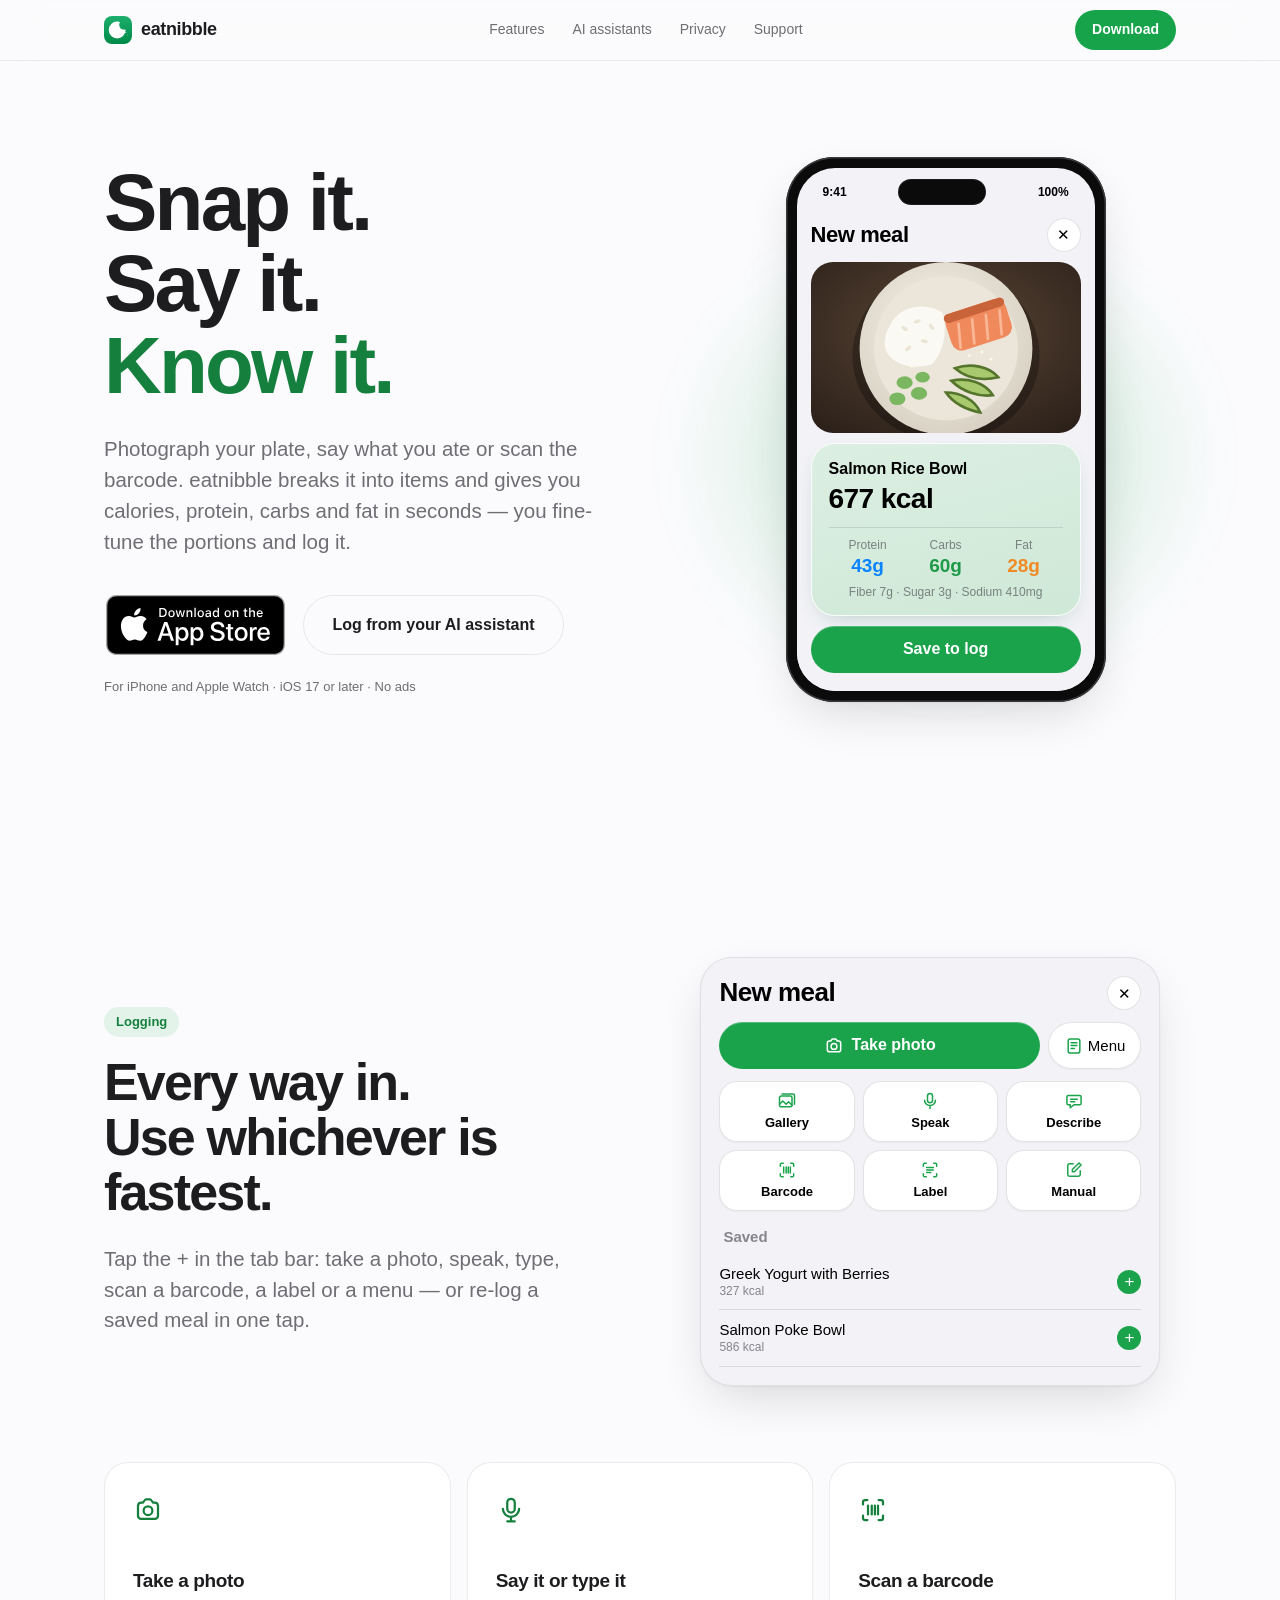
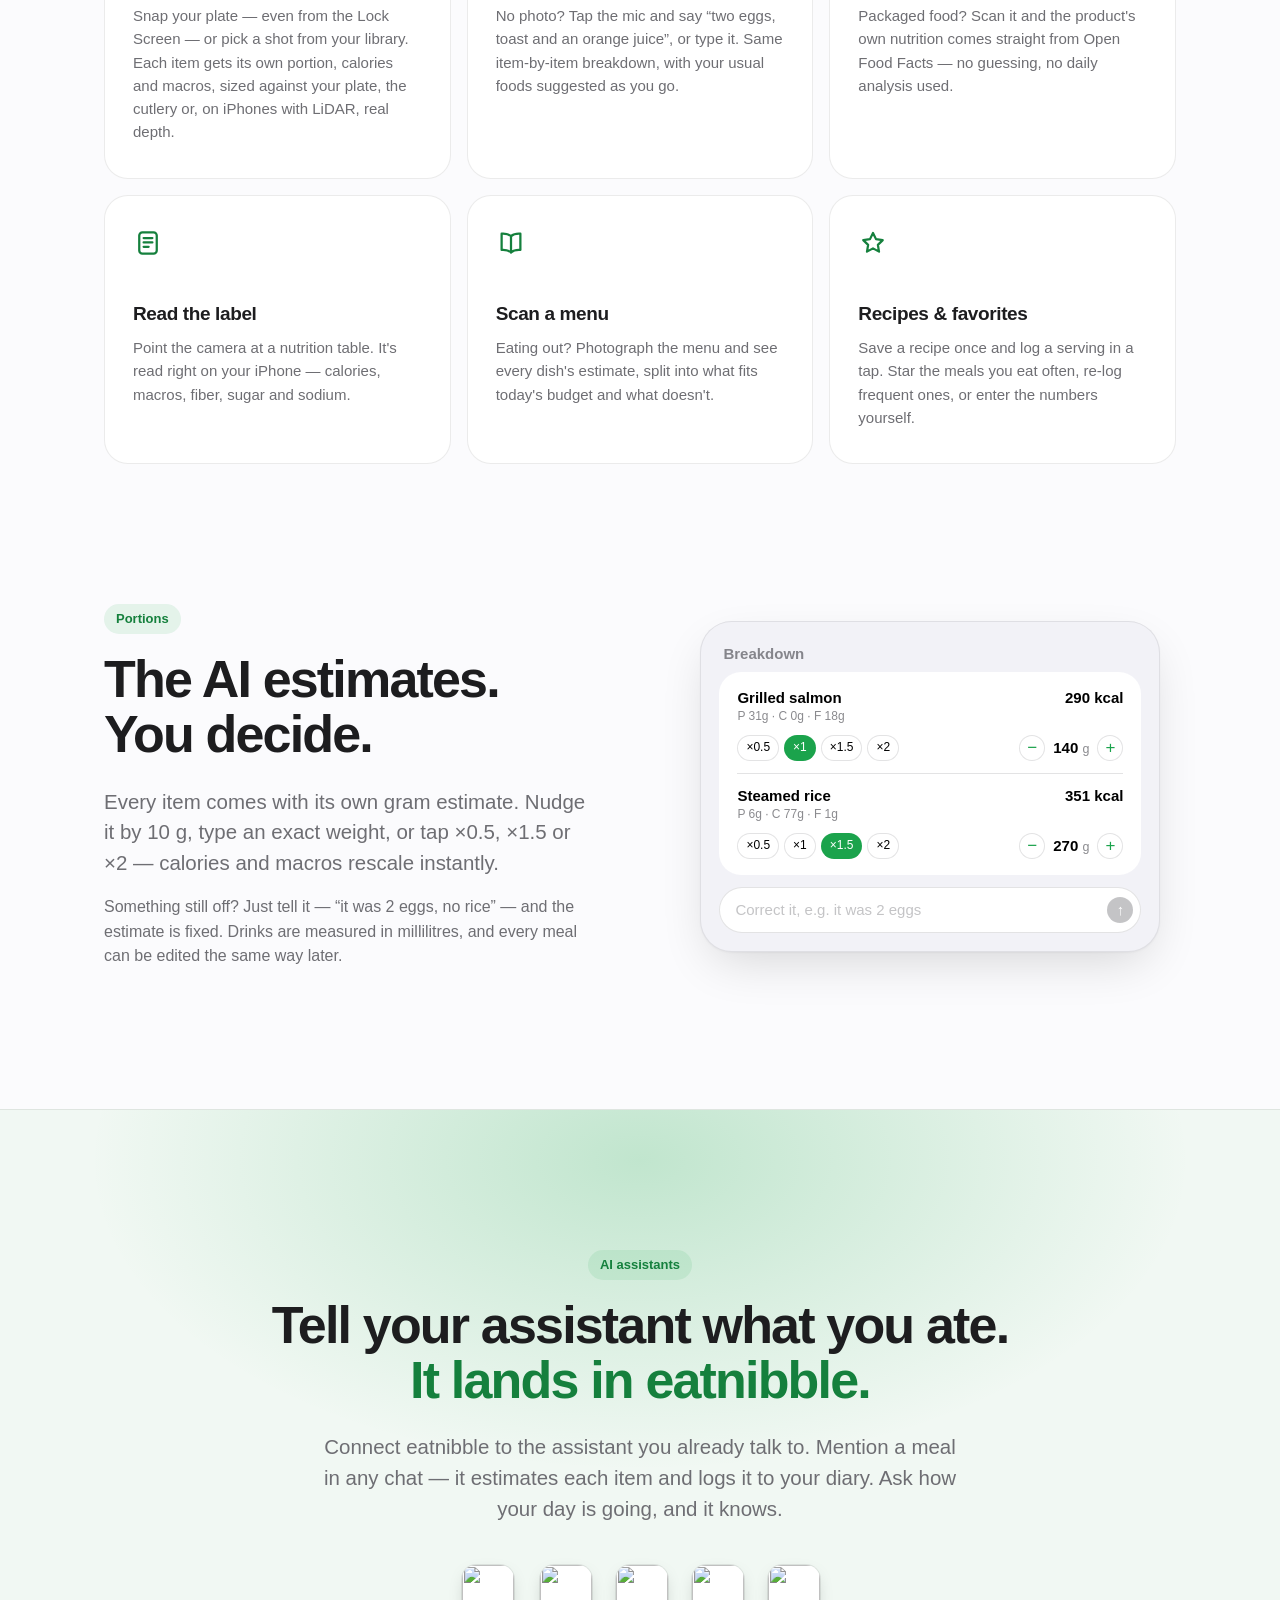
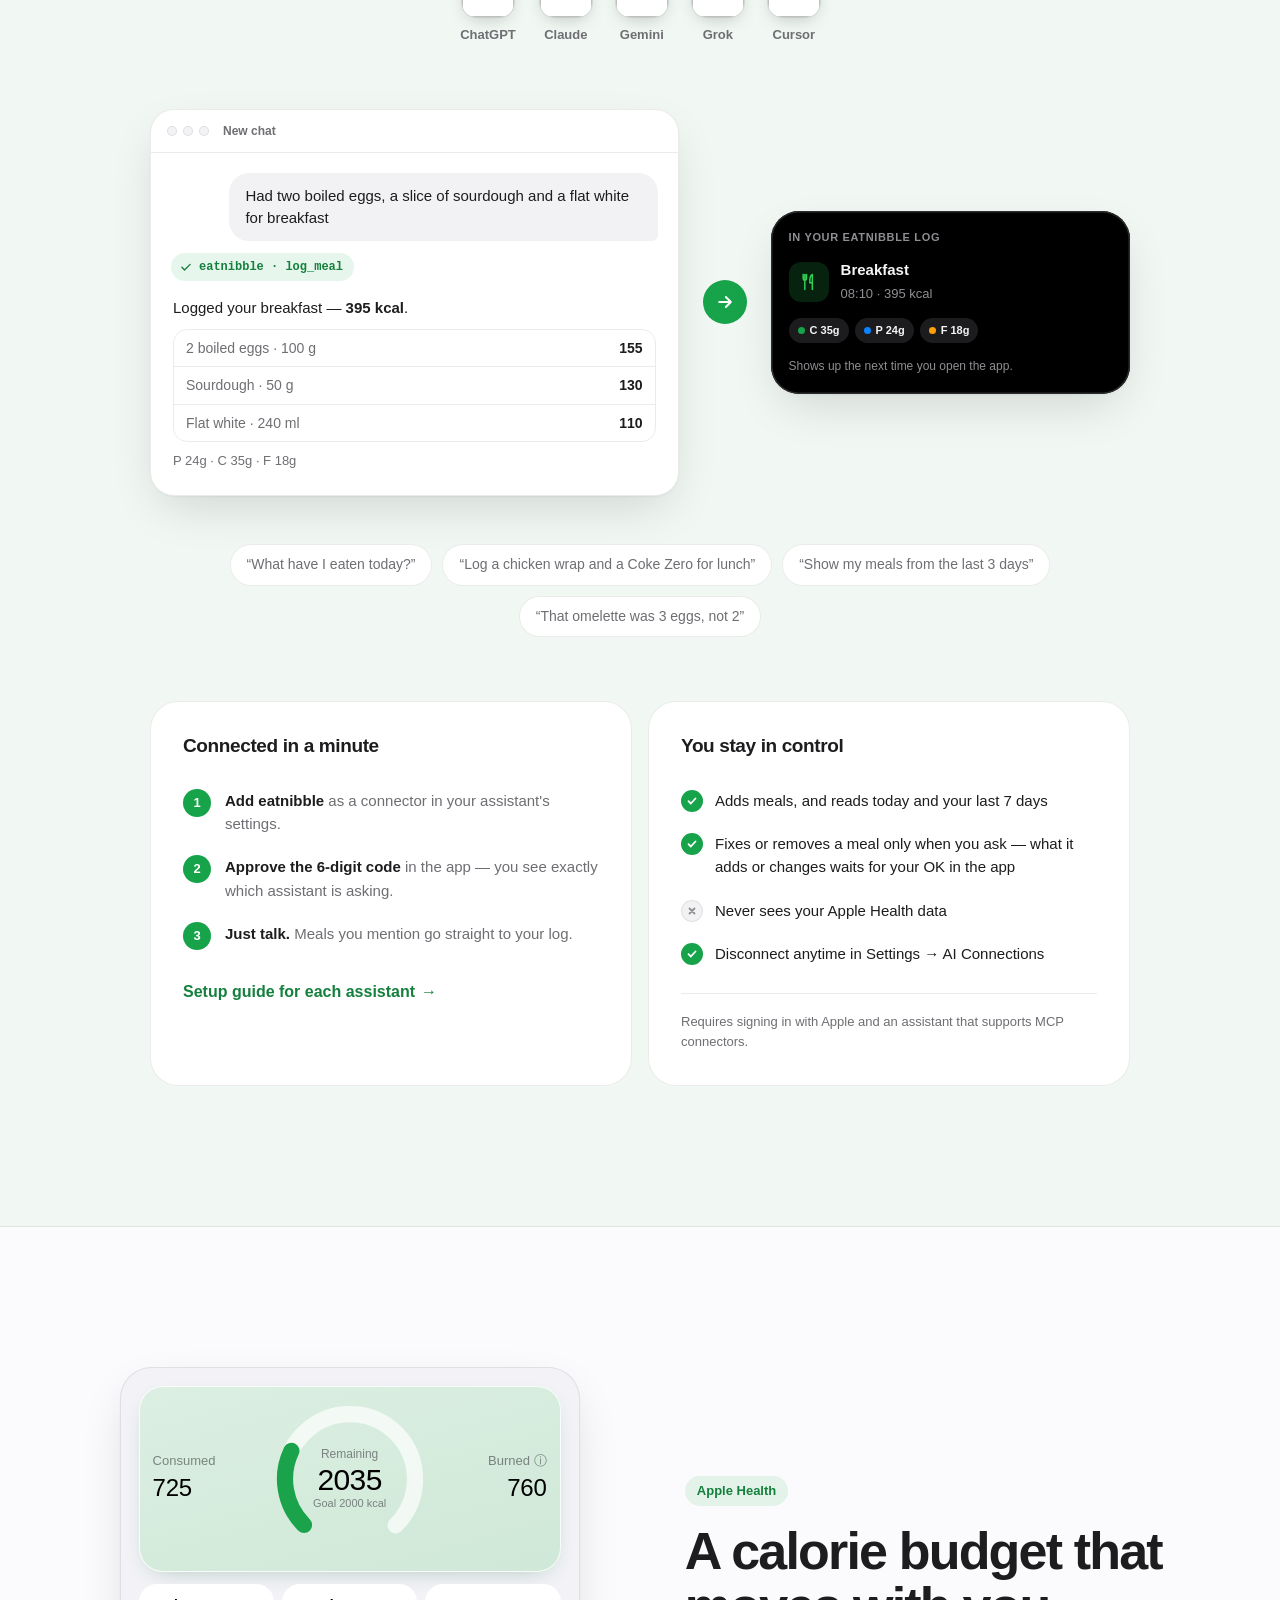
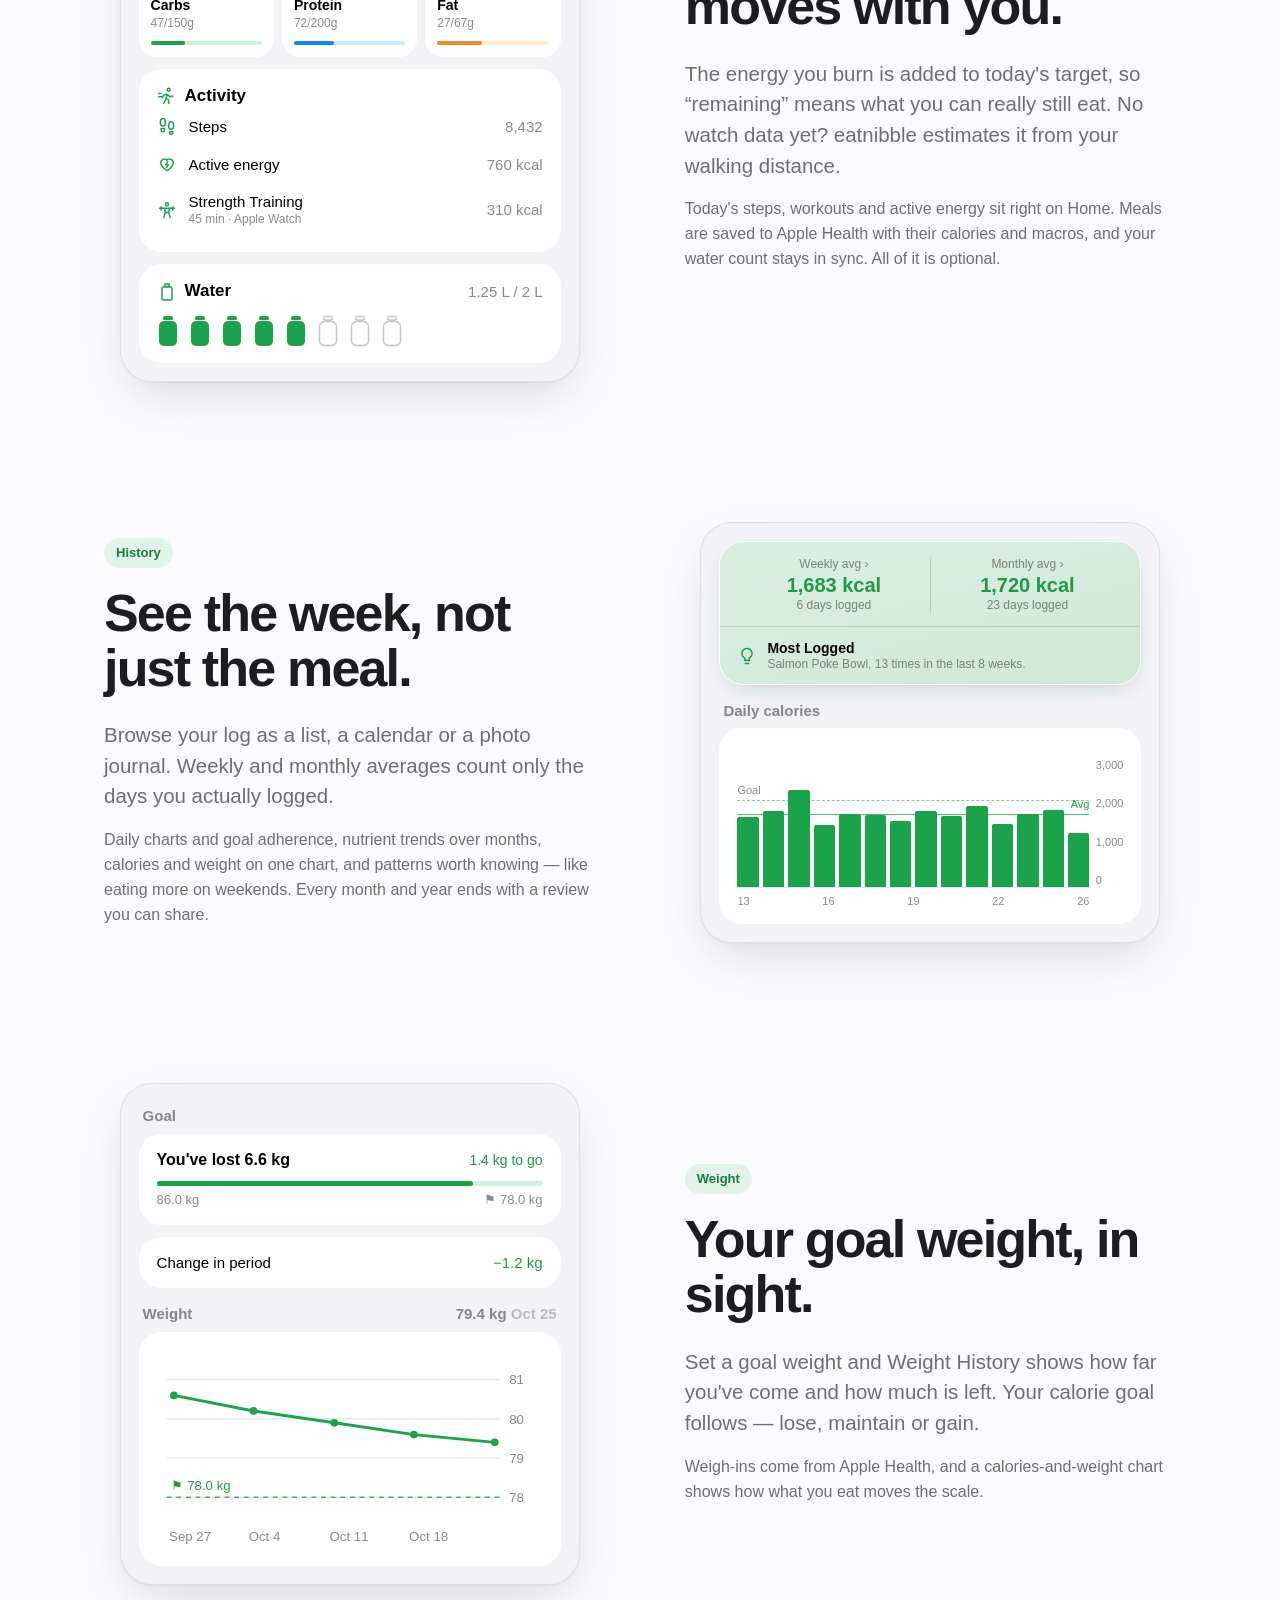
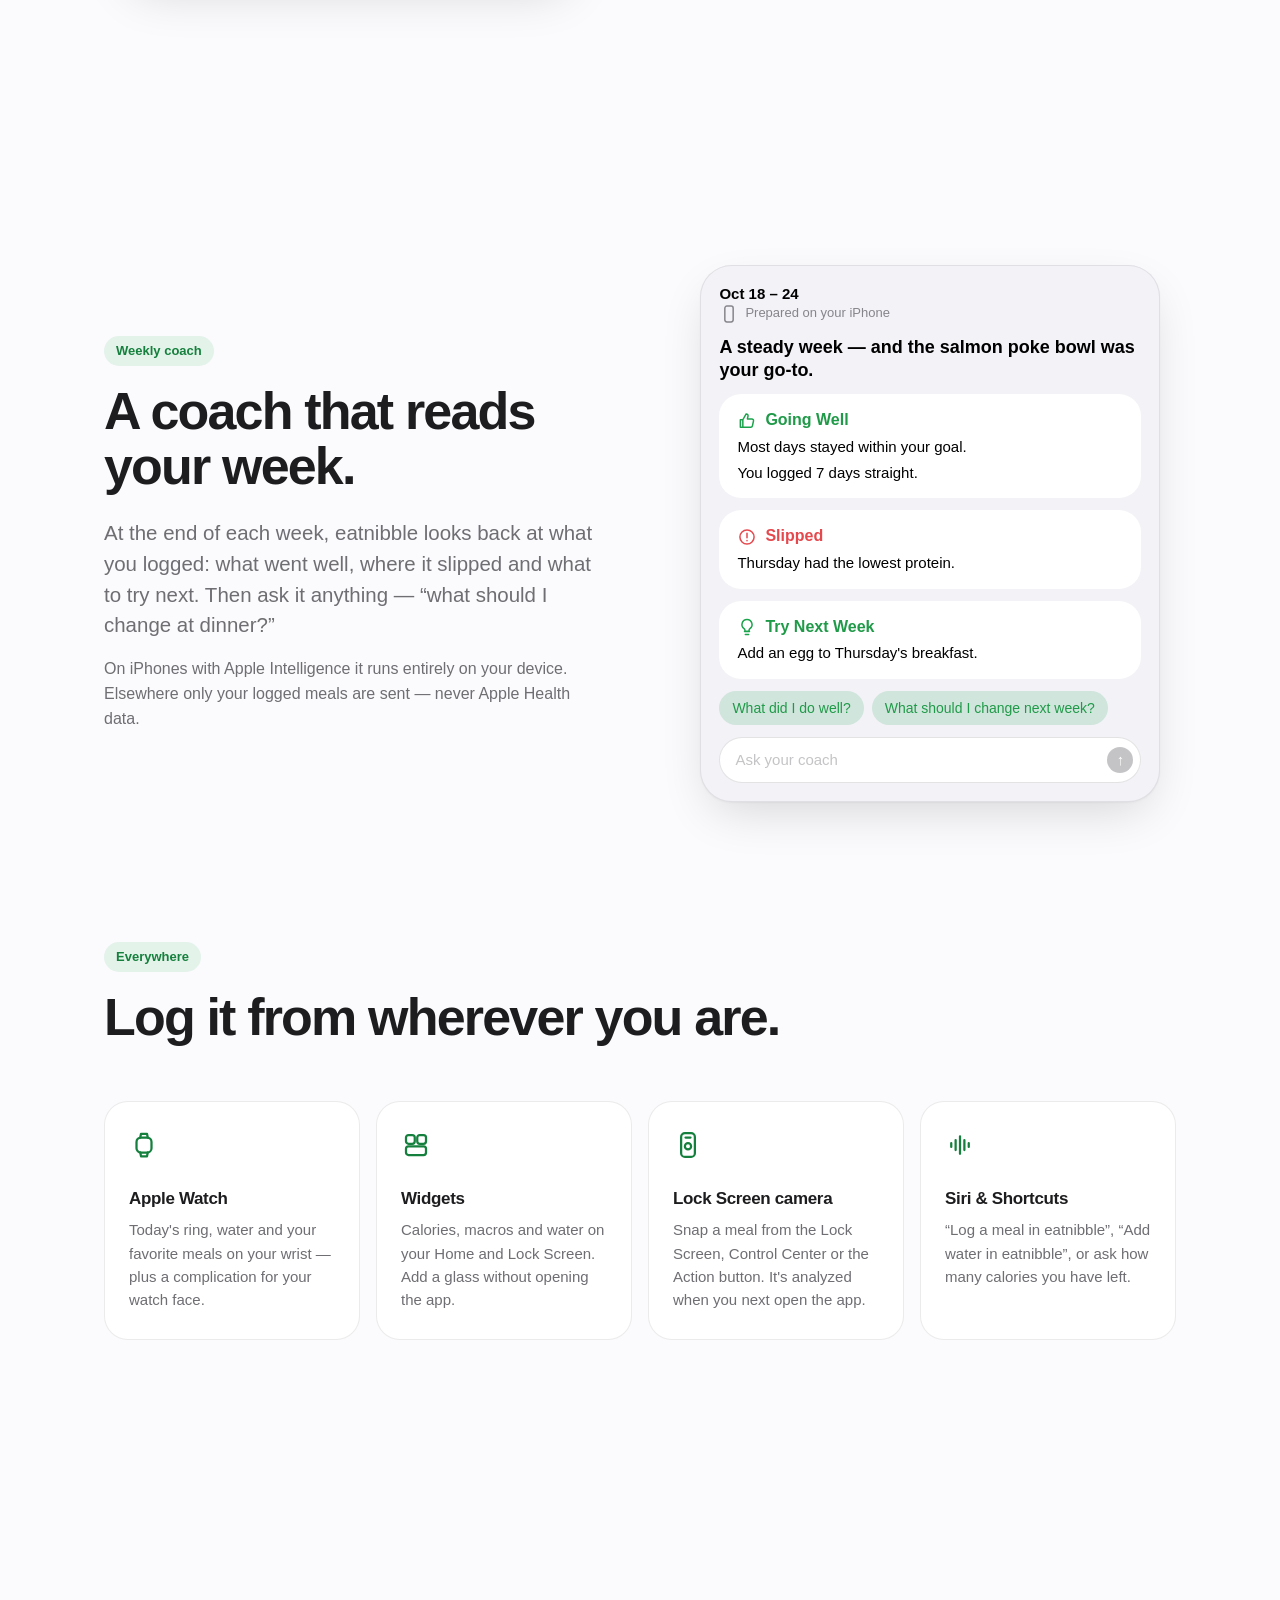
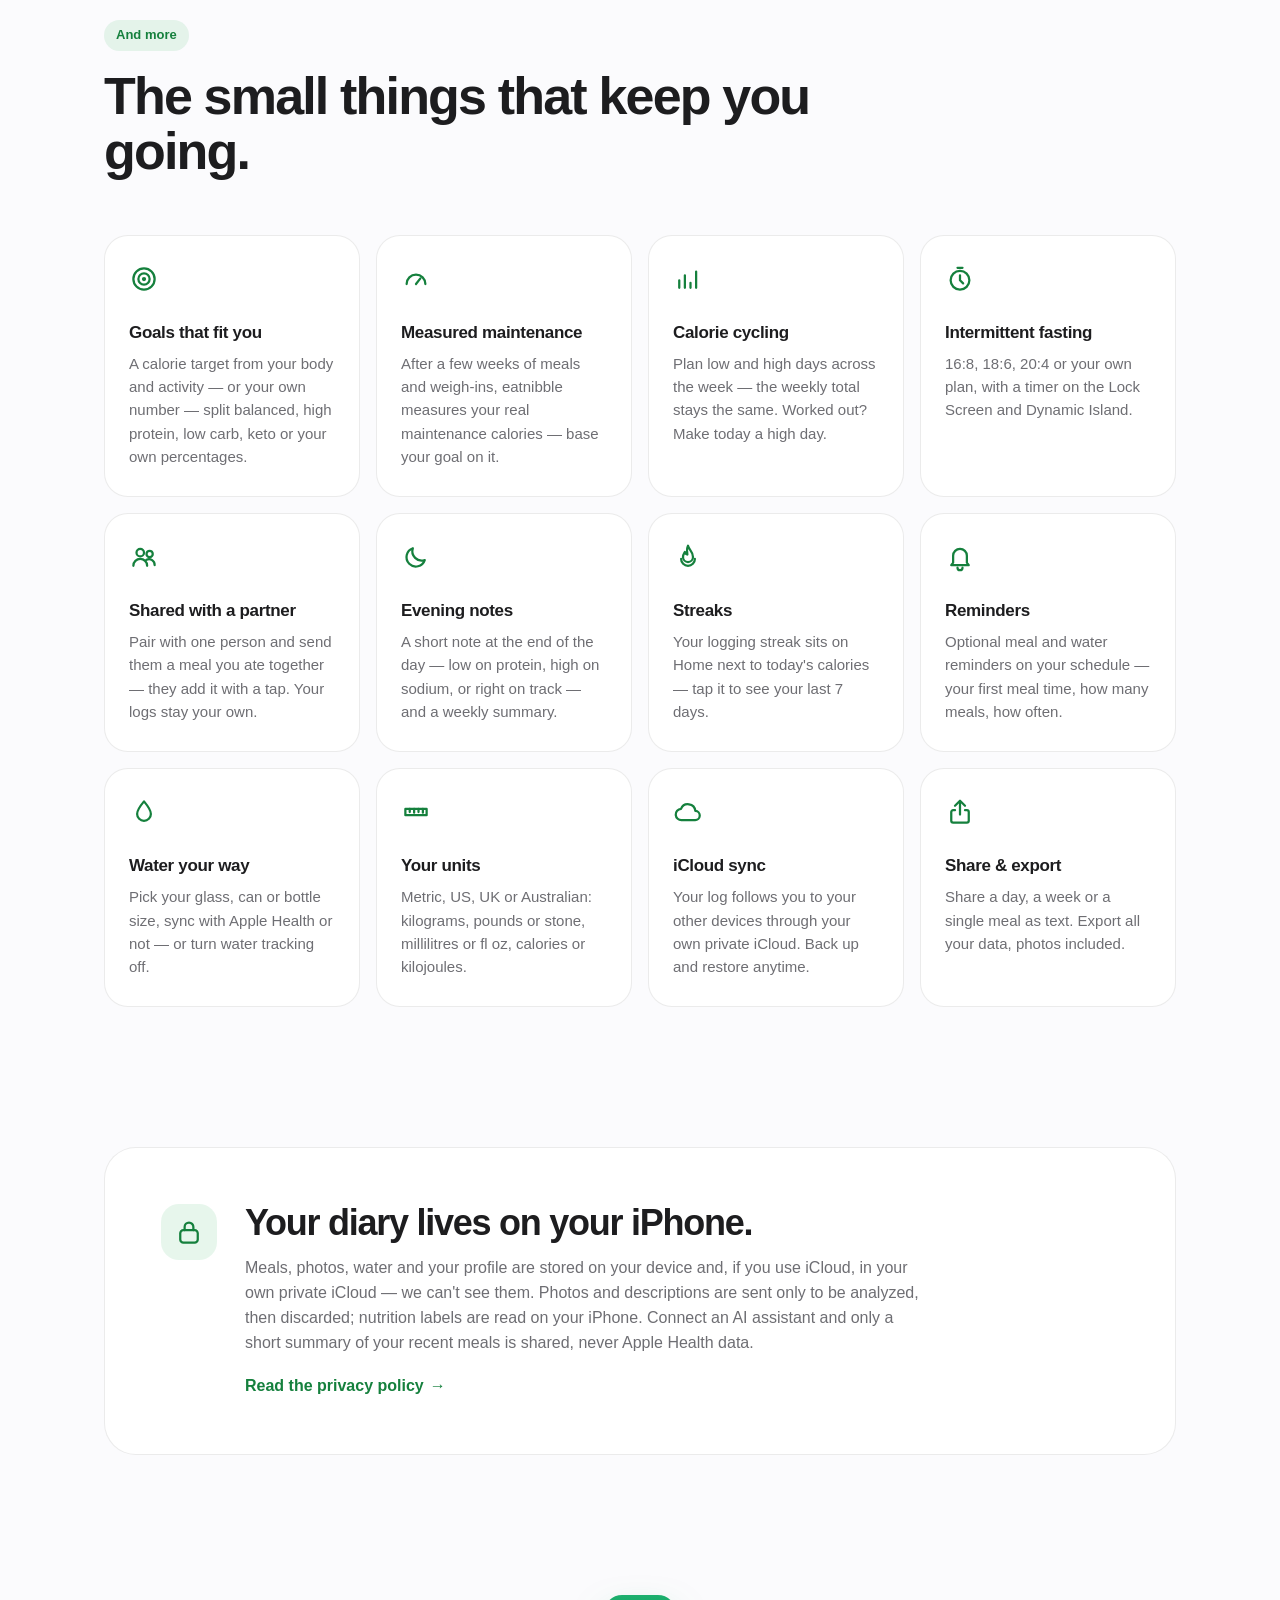
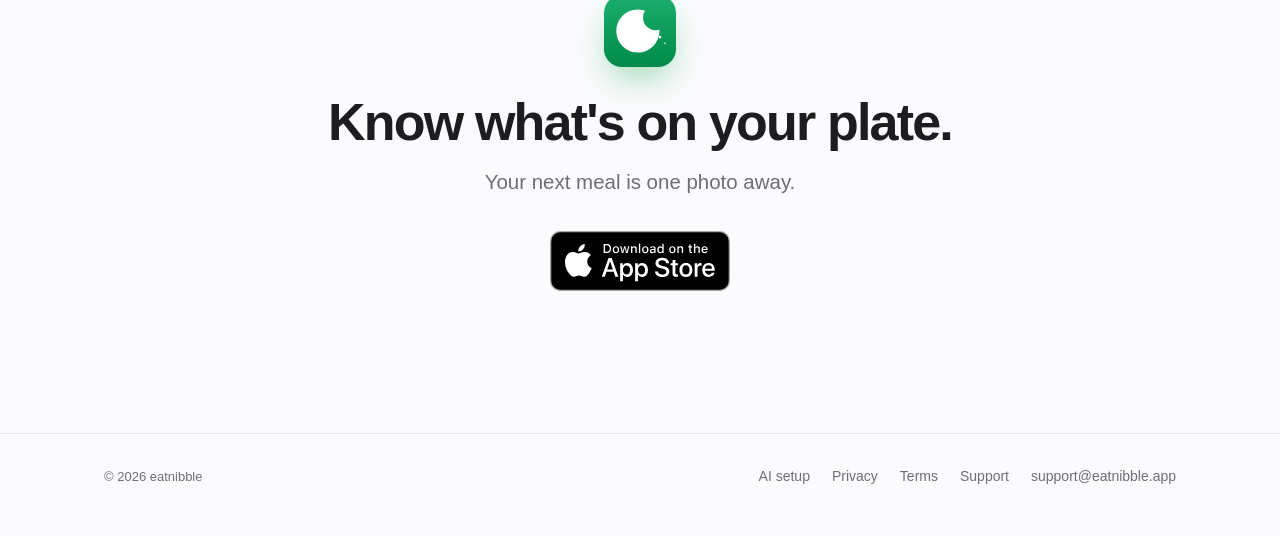
==== commit 66fa2210: "Use the app icon as the site logo and favicon favicon.svg, the nav / CTA / consent marks and the PNG" ====
--- a/index.html
+++ b/index.html
@@ -37,16 +37,16 @@
     <div class="wrap">
       <a class="brand" href="/">
         <span class="brand-mark" aria-hidden="true">
-          <svg viewBox="0 0 512 512" width="18" height="18">
+          <svg viewBox="0 0 512 512" width="28" height="28">
             <mask id="navMark">
               <rect width="512" height="512" fill="#000" />
-              <circle cx="238" cy="262" r="160" fill="#fff" />
-              <circle cx="362" cy="150" r="92" fill="#000" />
+              <circle cx="240.5" cy="256" r="153.5" fill="#fff" />
+              <circle cx="366.5" cy="161" r="89" fill="#000" />
             </mask>
             <g fill="#fff">
               <rect width="512" height="512" mask="url(#navMark)" />
-              <circle cx="396" cy="298" r="19" />
-              <circle cx="438" cy="346" r="12" />
+              <circle cx="397.8" cy="298.8" r="9.8" />
+              <circle cx="433.3" cy="343.3" r="5.8" />
             </g>
           </svg>
         </span>
@@ -564,16 +564,16 @@
     <section class="final">
       <div class="wrap reveal">
         <span class="brand-mark brand-mark-lg" aria-hidden="true">
-          <svg viewBox="0 0 512 512" width="34" height="34">
+          <svg viewBox="0 0 512 512" width="72" height="72">
             <mask id="ctaMark">
               <rect width="512" height="512" fill="#000" />
-              <circle cx="238" cy="262" r="160" fill="#fff" />
-              <circle cx="362" cy="150" r="92" fill="#000" />
+              <circle cx="240.5" cy="256" r="153.5" fill="#fff" />
+              <circle cx="366.5" cy="161" r="89" fill="#000" />
             </mask>
             <g fill="#fff">
               <rect width="512" height="512" mask="url(#ctaMark)" />
-              <circle cx="396" cy="298" r="19" />
-              <circle cx="438" cy="346" r="12" />
+              <circle cx="397.8" cy="298.8" r="9.8" />
+              <circle cx="433.3" cy="343.3" r="5.8" />
             </g>
           </svg>
         </span>
--- a/css/styles.css
+++ b/css/styles.css
@@ -169,7 +169,8 @@
   width: 28px;
   height: 28px;
   border-radius: 8px;
-  background: linear-gradient(160deg, #1fb655, #0f7a37);
+  background: linear-gradient(180deg, #1caf6d, #008a47);
+  overflow: hidden;
   display: flex;
   align-items: center;
   justify-content: center;
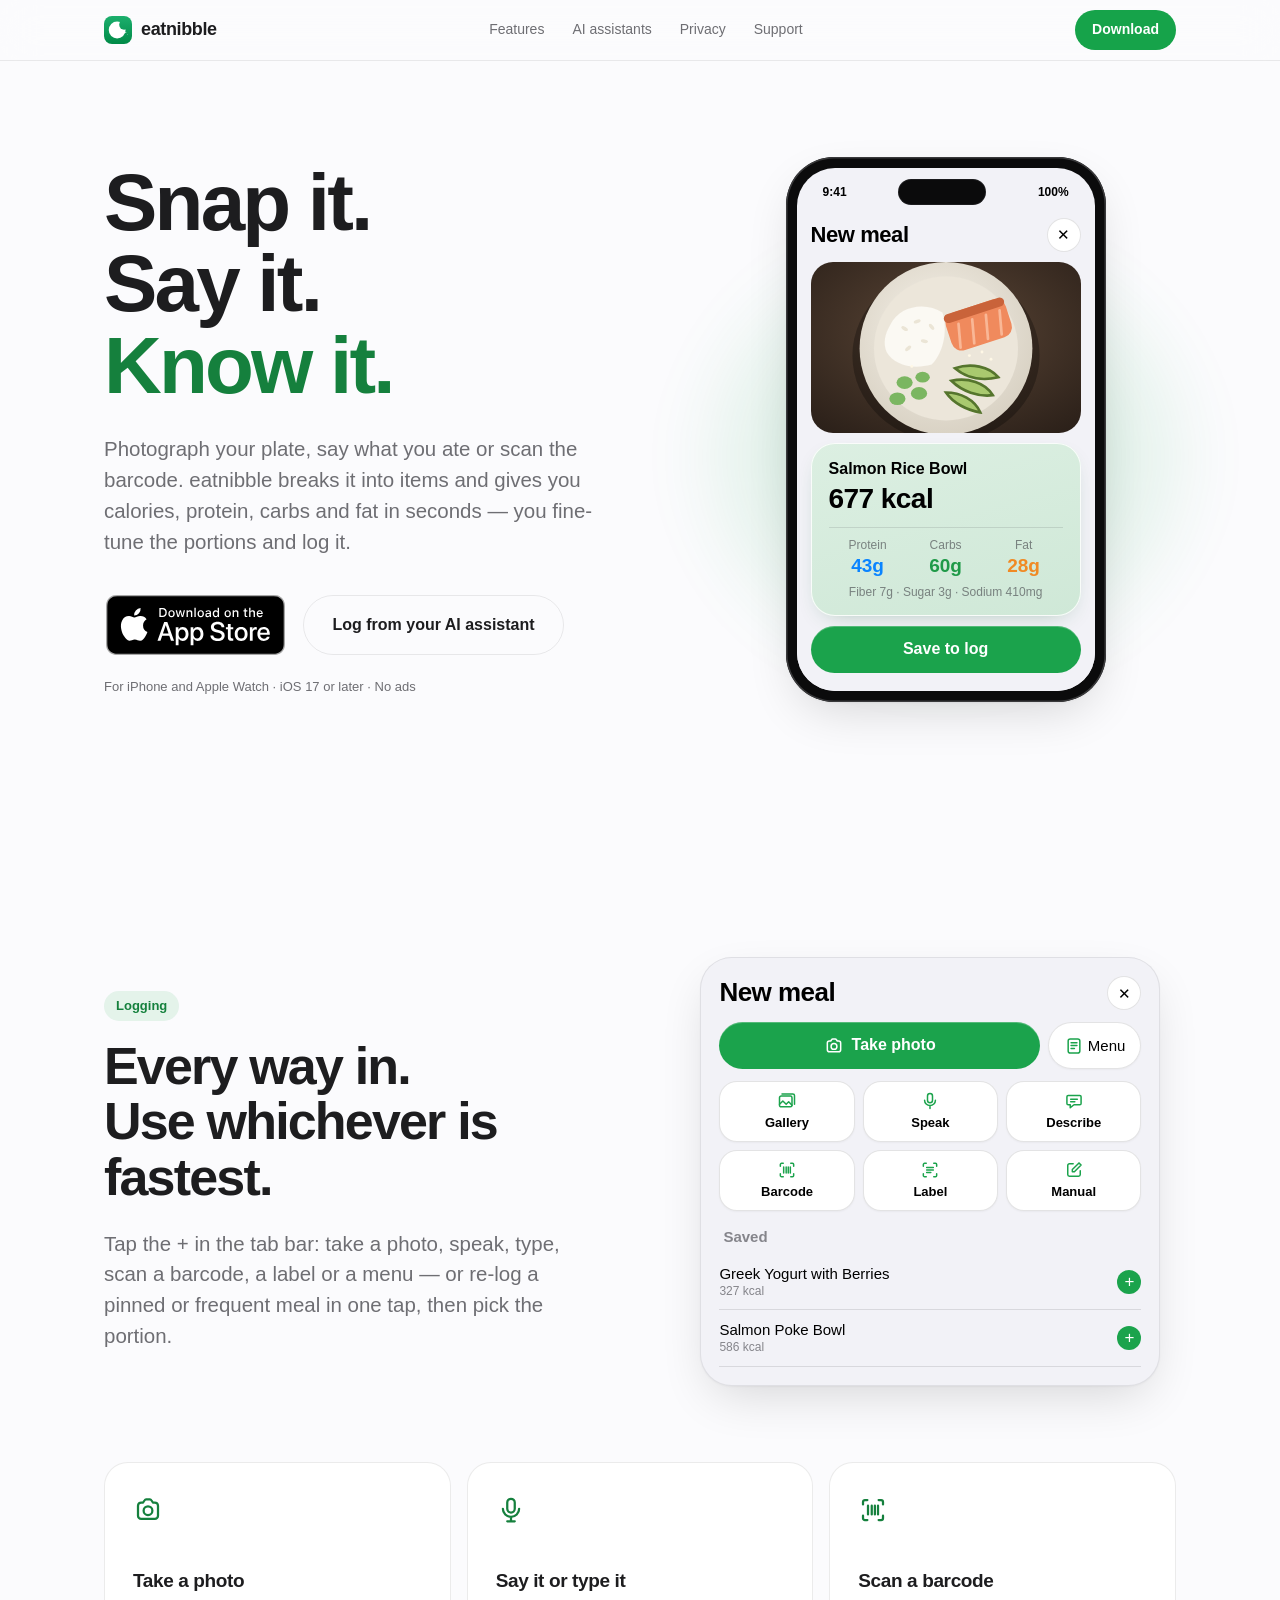
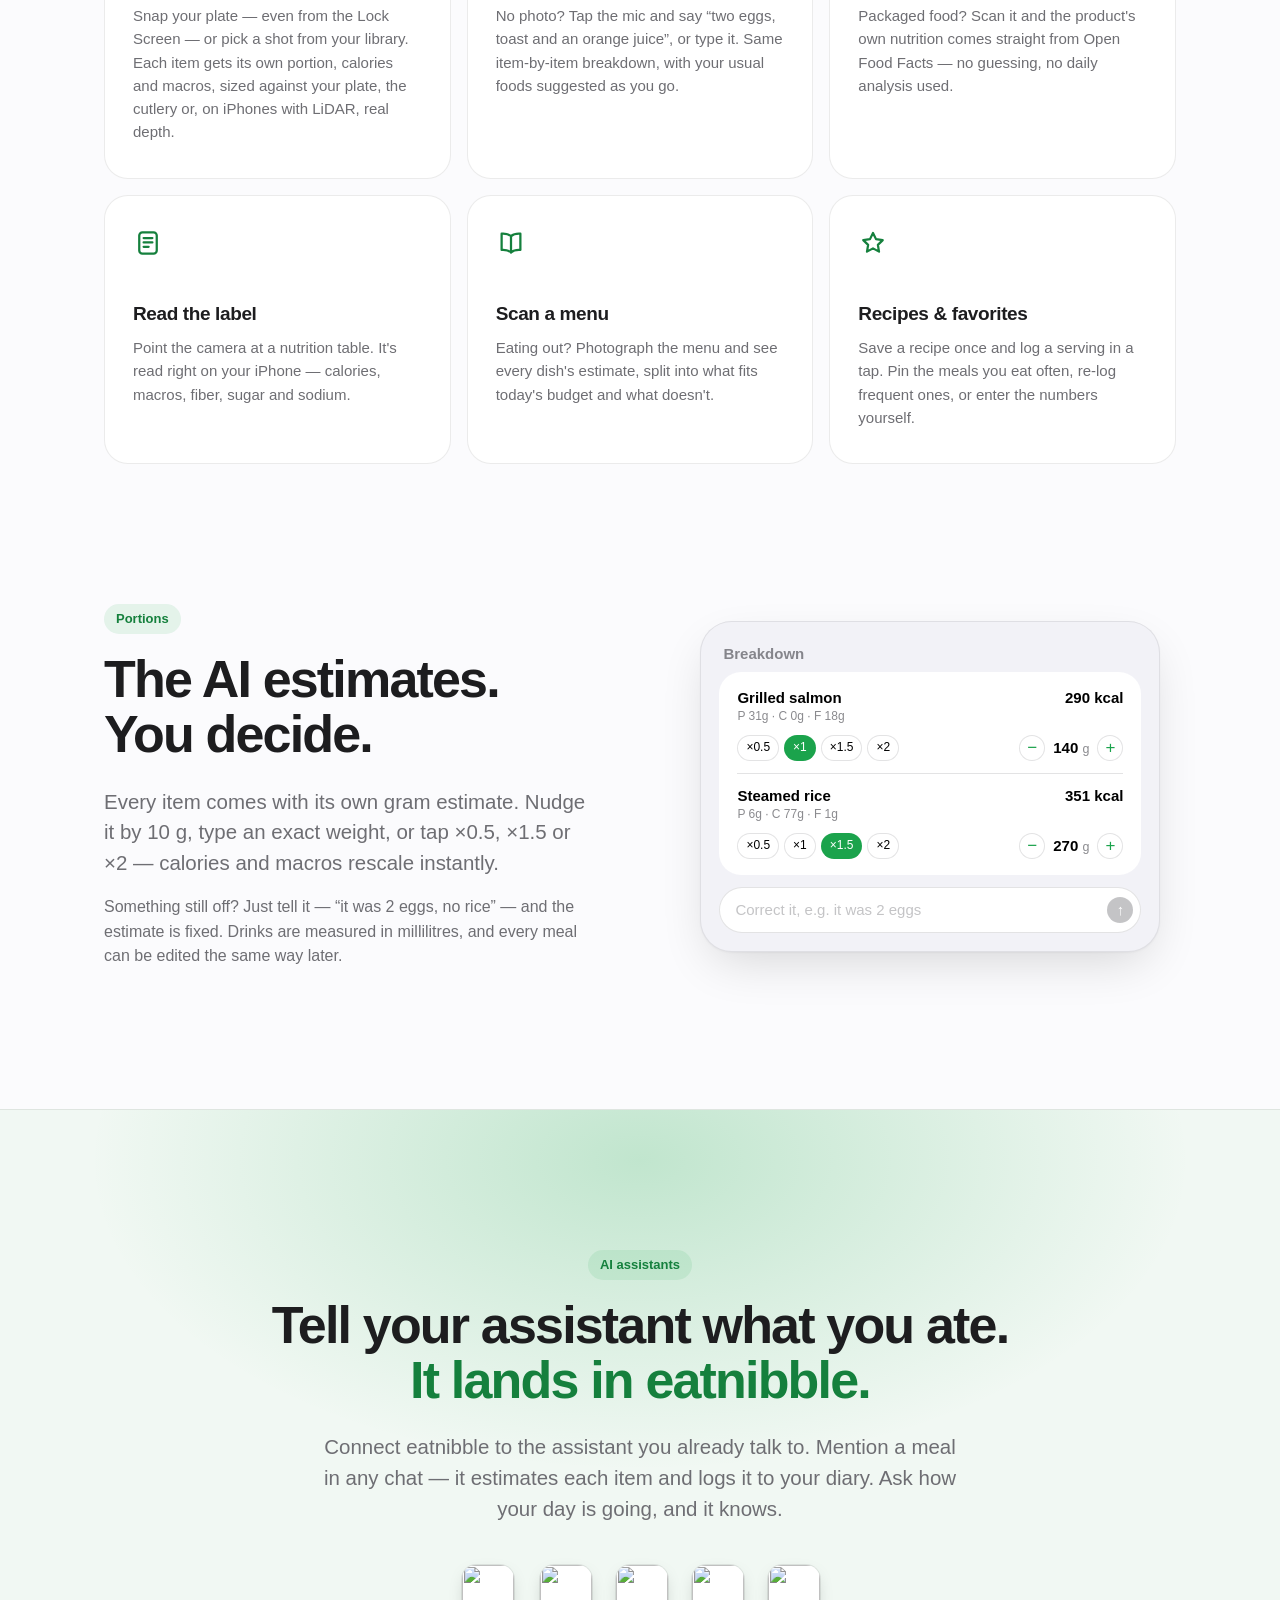
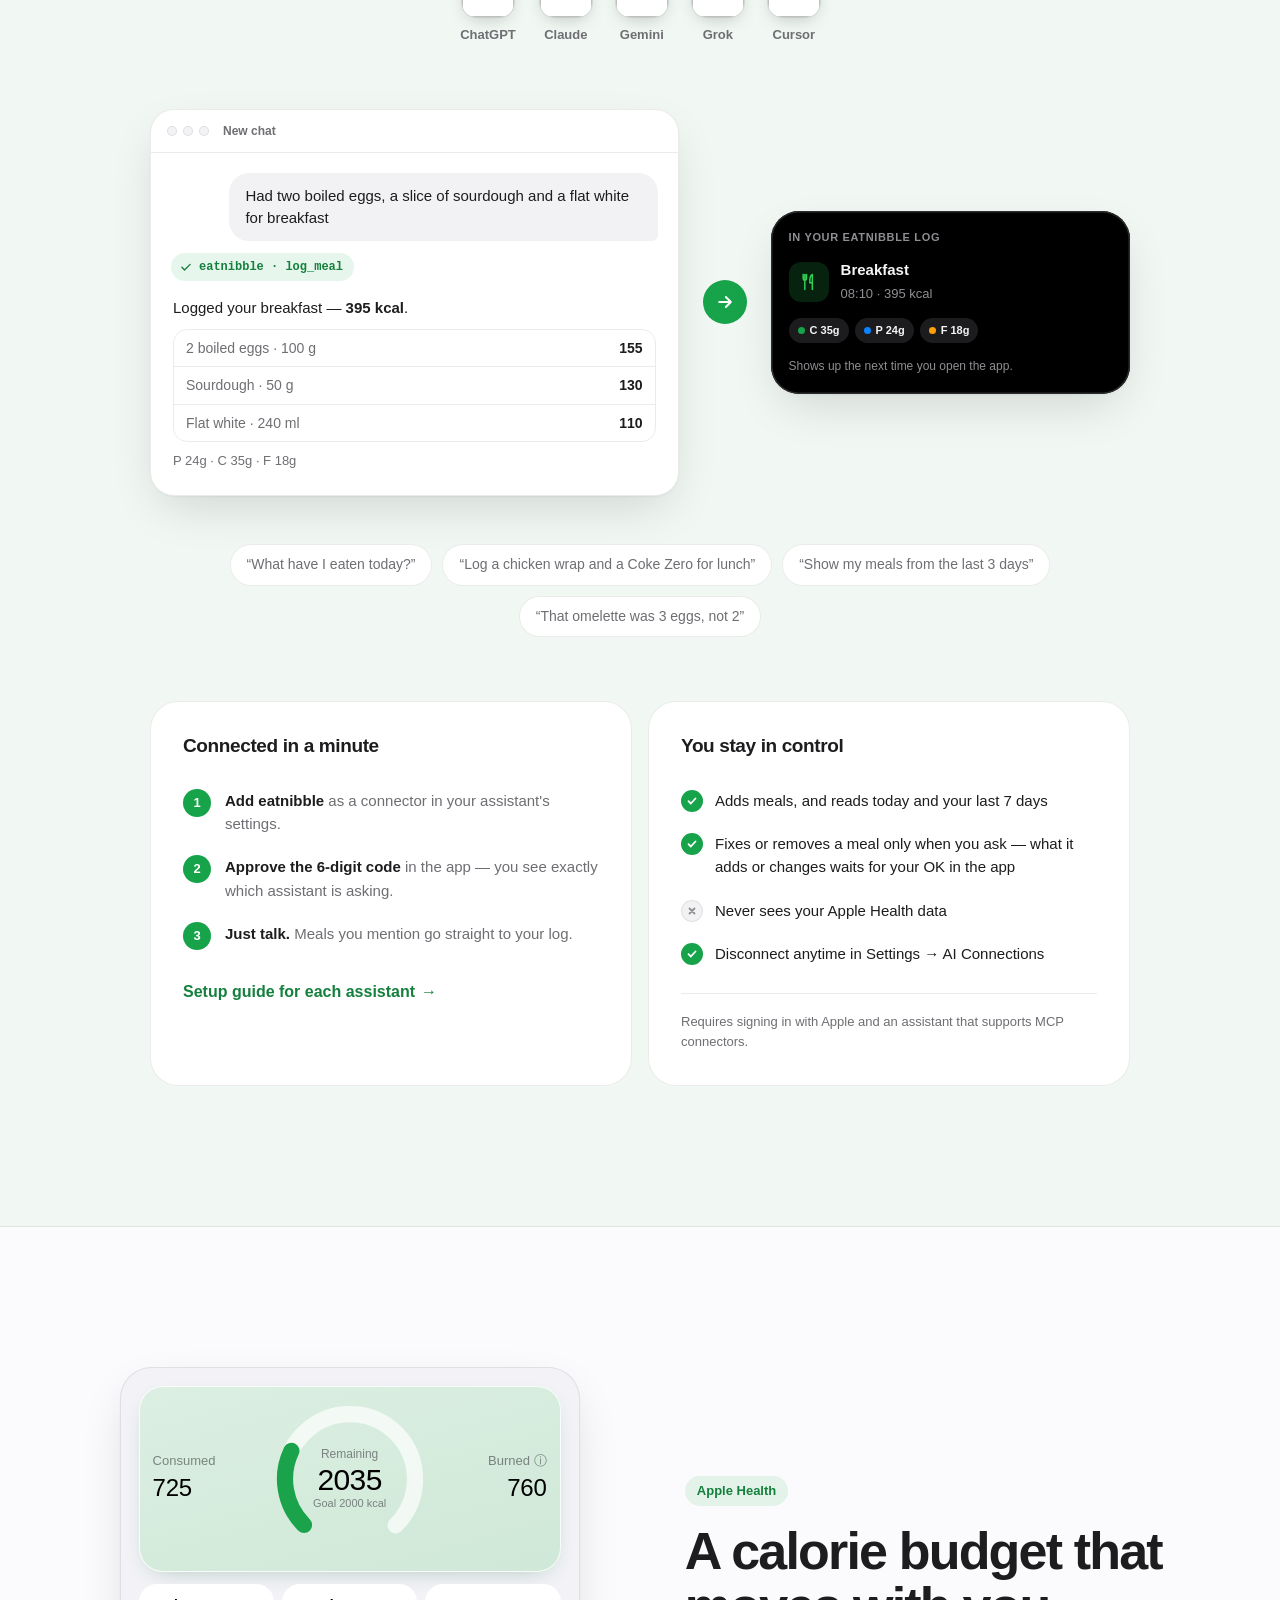
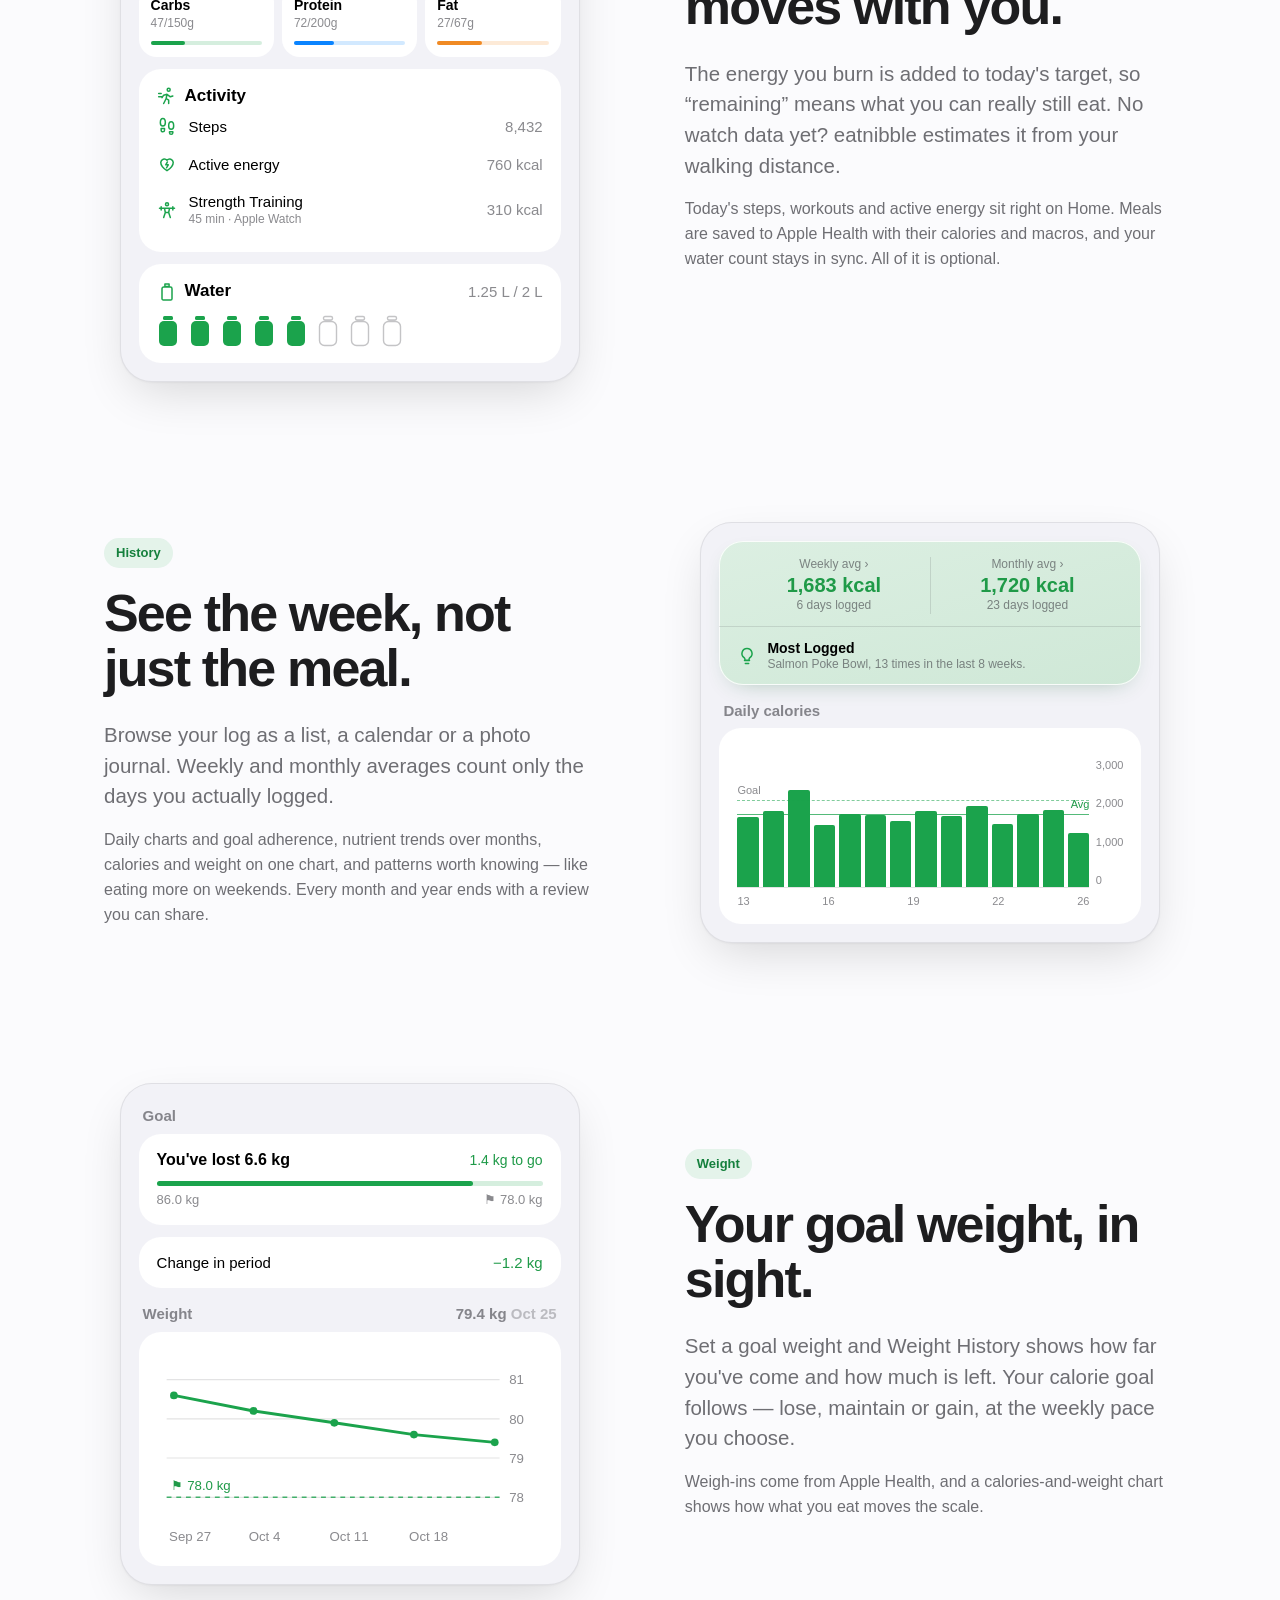
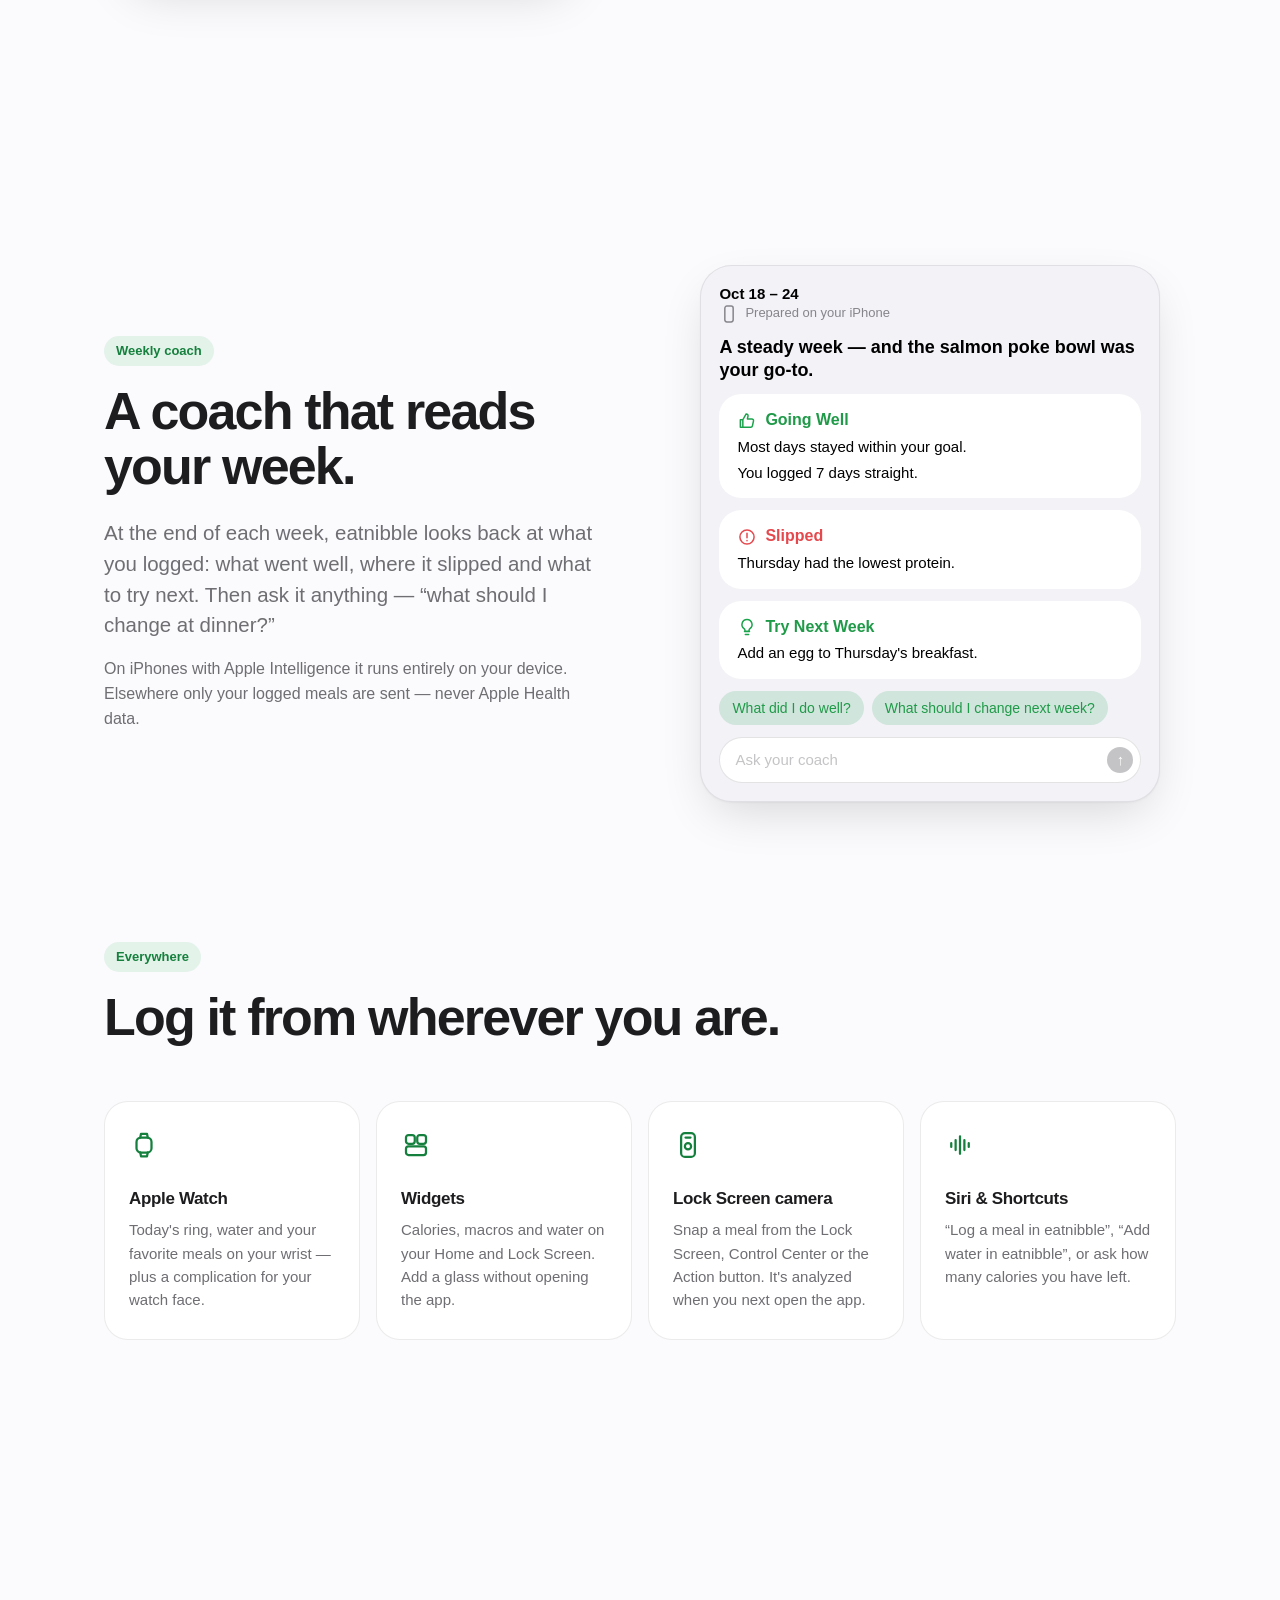
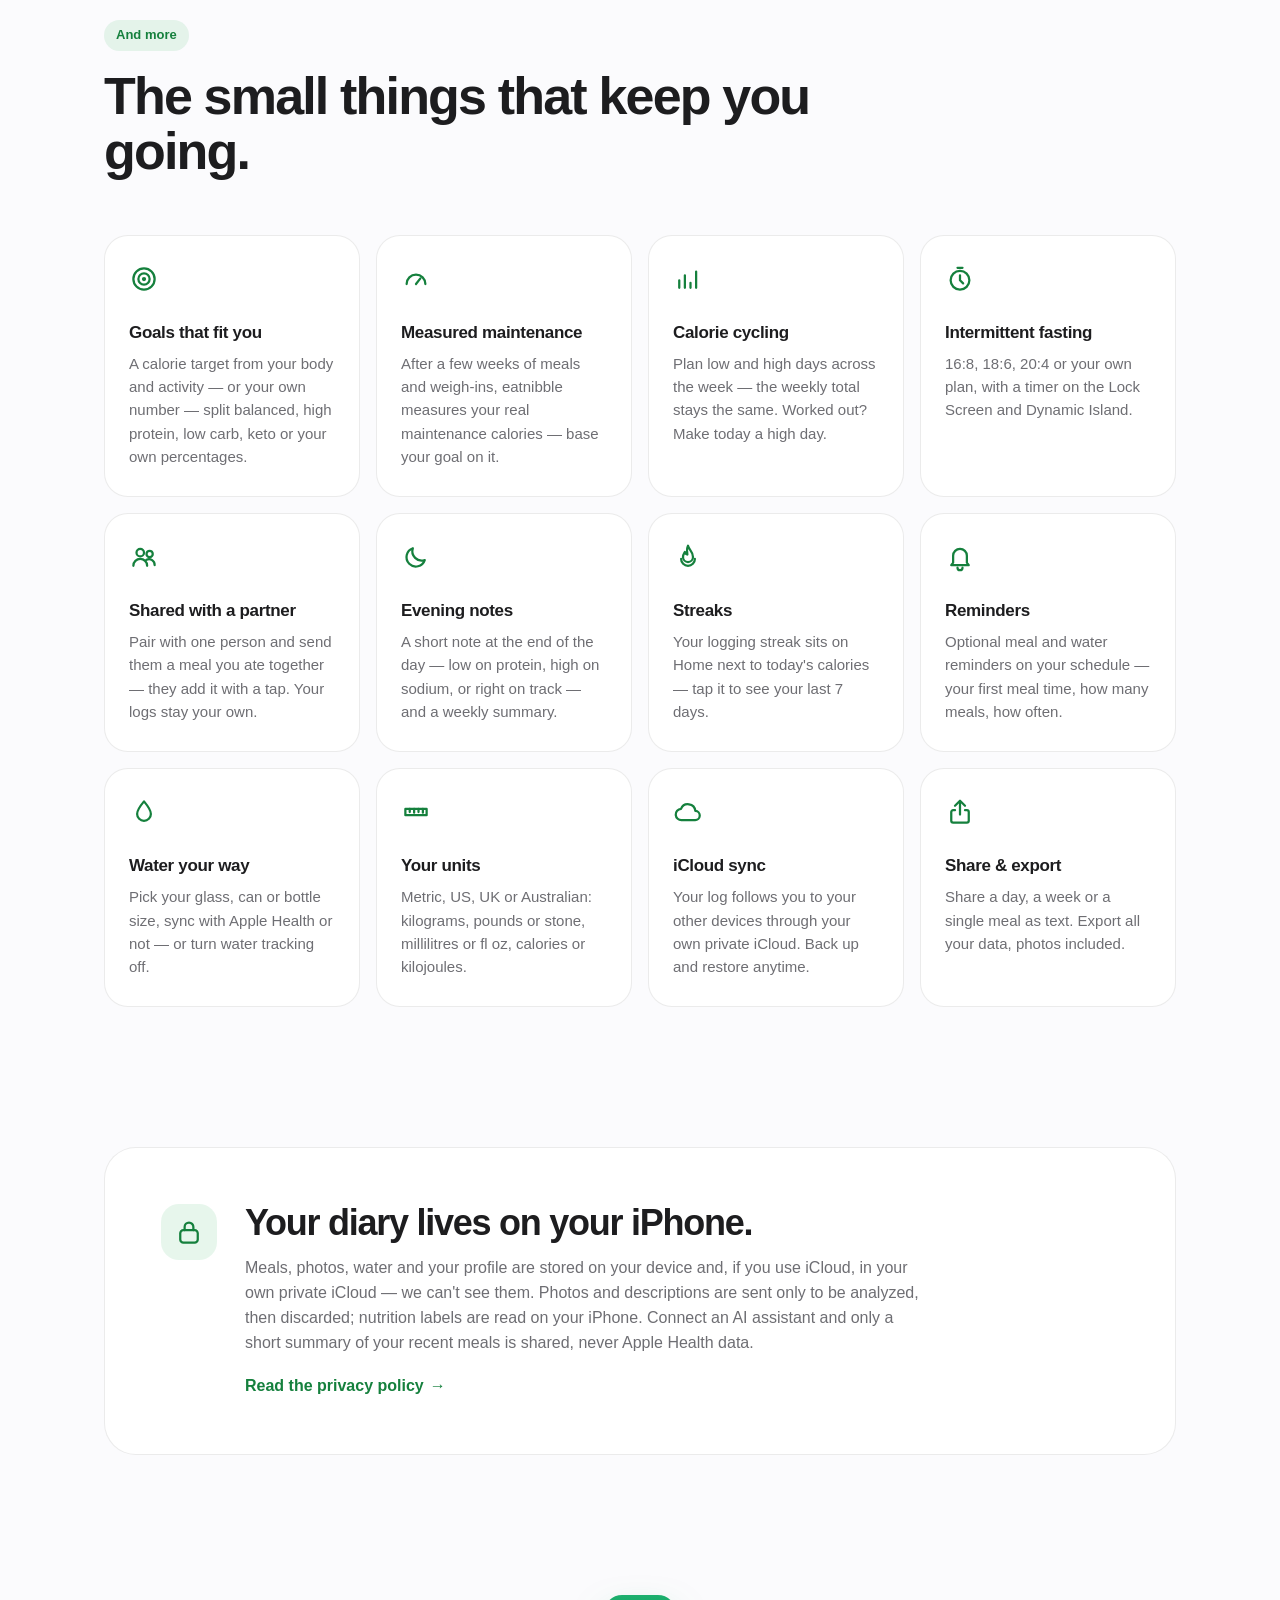
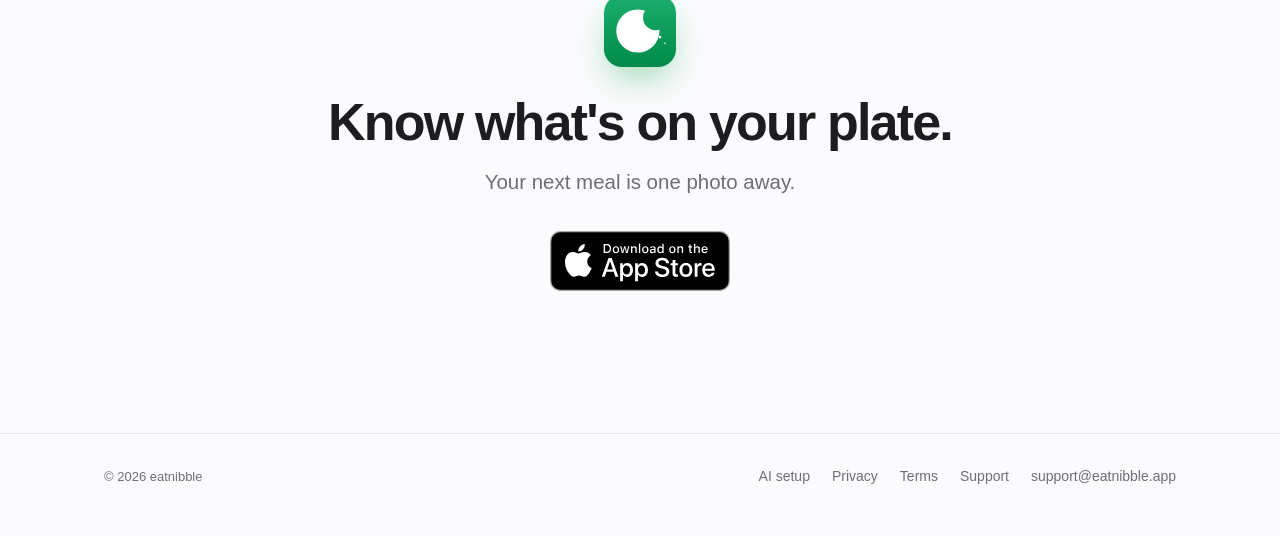
==== commit 73f35231: "Cover the 2.1.2 and 2.1.3 releases Privacy: eatnibble now writes height and the profile's weight to " ====
--- a/index.html
+++ b/index.html
@@ -156,7 +156,7 @@
             <span class="eyebrow">Logging</span>
             <h2>Every way in.<br />Use whichever is fastest.</h2>
             <p class="lead">Tap the + in the tab bar: take a photo, speak, type, scan a barcode, a label or a menu — or
-              re-log a saved meal in one tap.</p>
+              re-log a pinned or frequent meal in one tap, then pick the portion.</p>
           </div>
           <div class="split-visual reveal" aria-hidden="true">
             <div class="m-screen"><div class="m-drawer-head"><span class="m-title">New meal</span><span class="m-close">✕</span></div>
@@ -218,7 +218,7 @@
               <path d="M12 4l2.4 4.9 5.4.8-3.9 3.8.9 5.4L12 16.3l-4.8 2.6.9-5.4-3.9-3.8 5.4-.8z" />
             </svg>
             <h3>Recipes &amp; favorites</h3>
-            <p>Save a recipe once and log a serving in a tap. Star the meals you eat often, re-log frequent ones,
+            <p>Save a recipe once and log a serving in a tap. Pin the meals you eat often, re-log frequent ones,
               or enter the numbers yourself.</p>
           </article>
         </div>
@@ -398,7 +398,7 @@
           <h2>Your goal weight, in sight.</h2>
           <p class="lead">
             Set a goal weight and Weight History shows how far you've come and how much is left. Your calorie goal
-            follows — lose, maintain or gain.
+            follows — lose, maintain or gain, at the weekly pace you choose.
           </p>
           <p>Weigh-ins come from Apple Health, and a calories-and-weight chart shows how what you eat moves the scale.</p>
         </div>
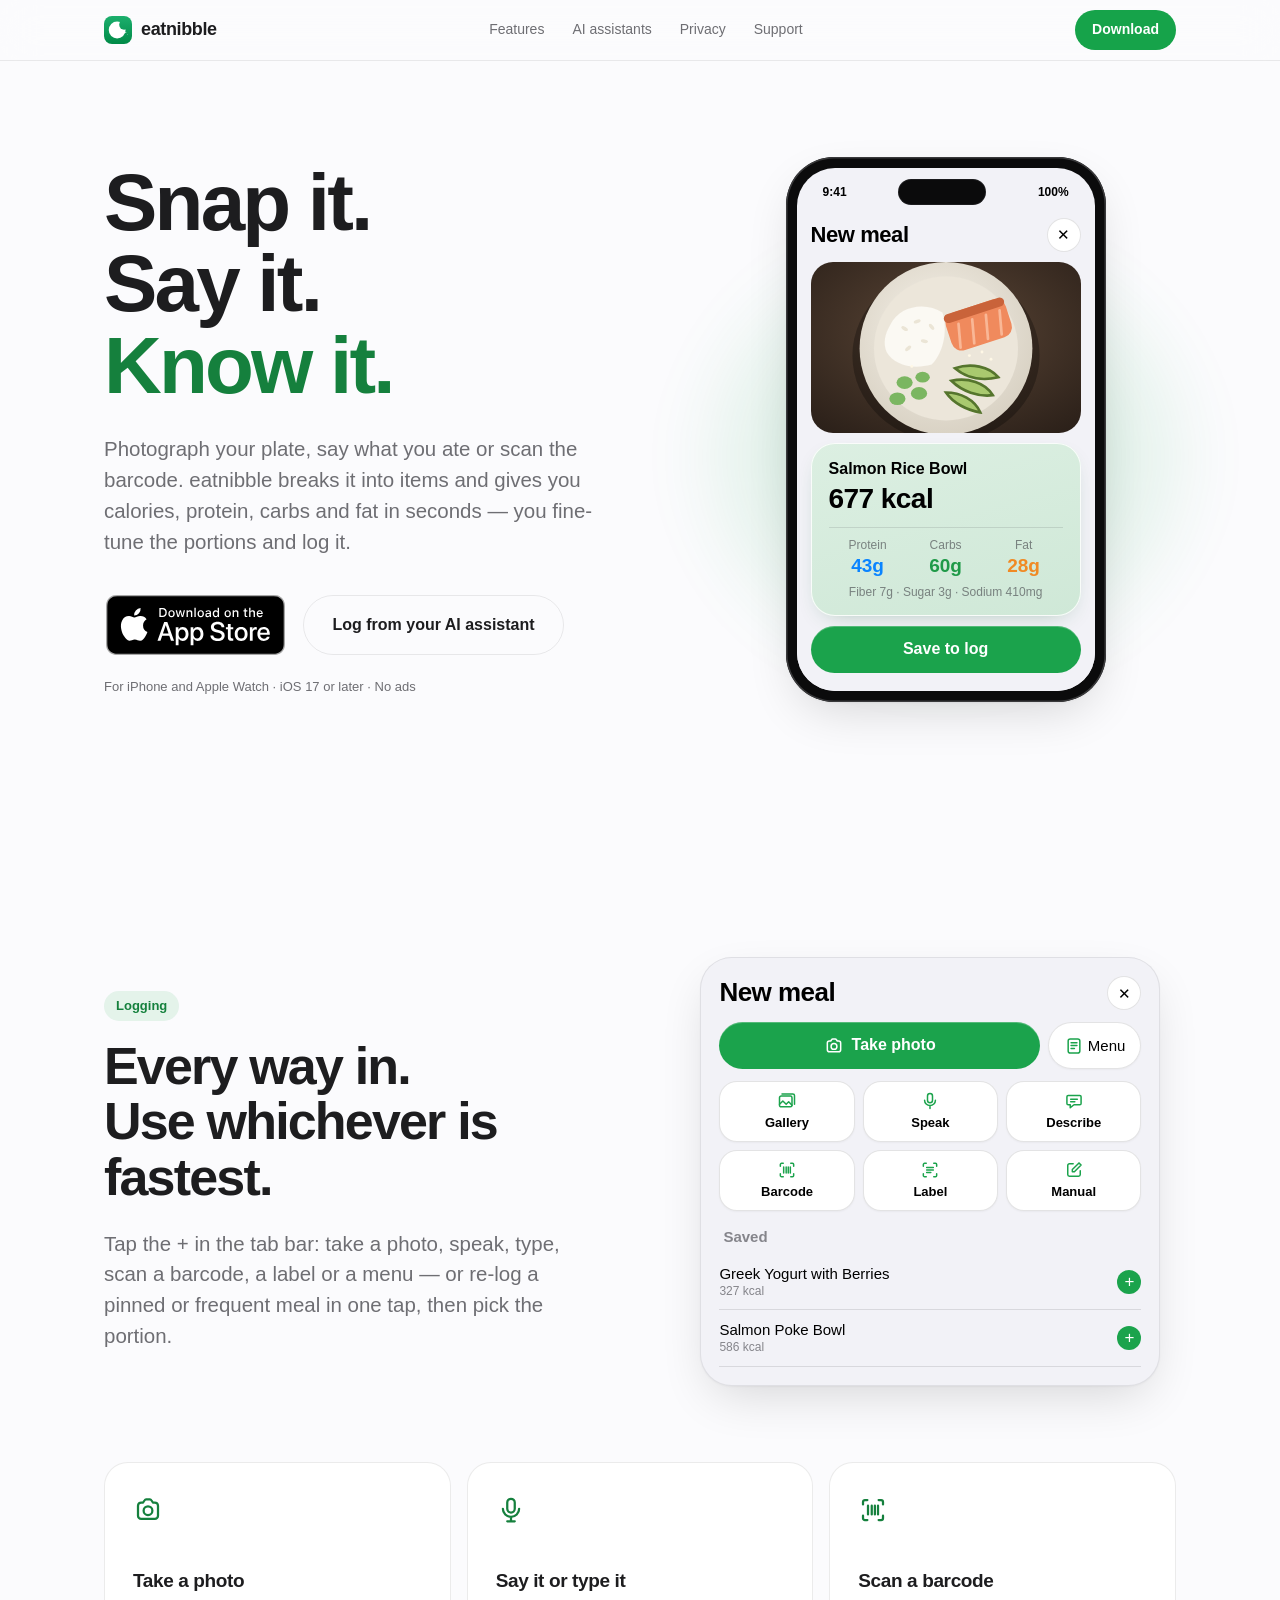
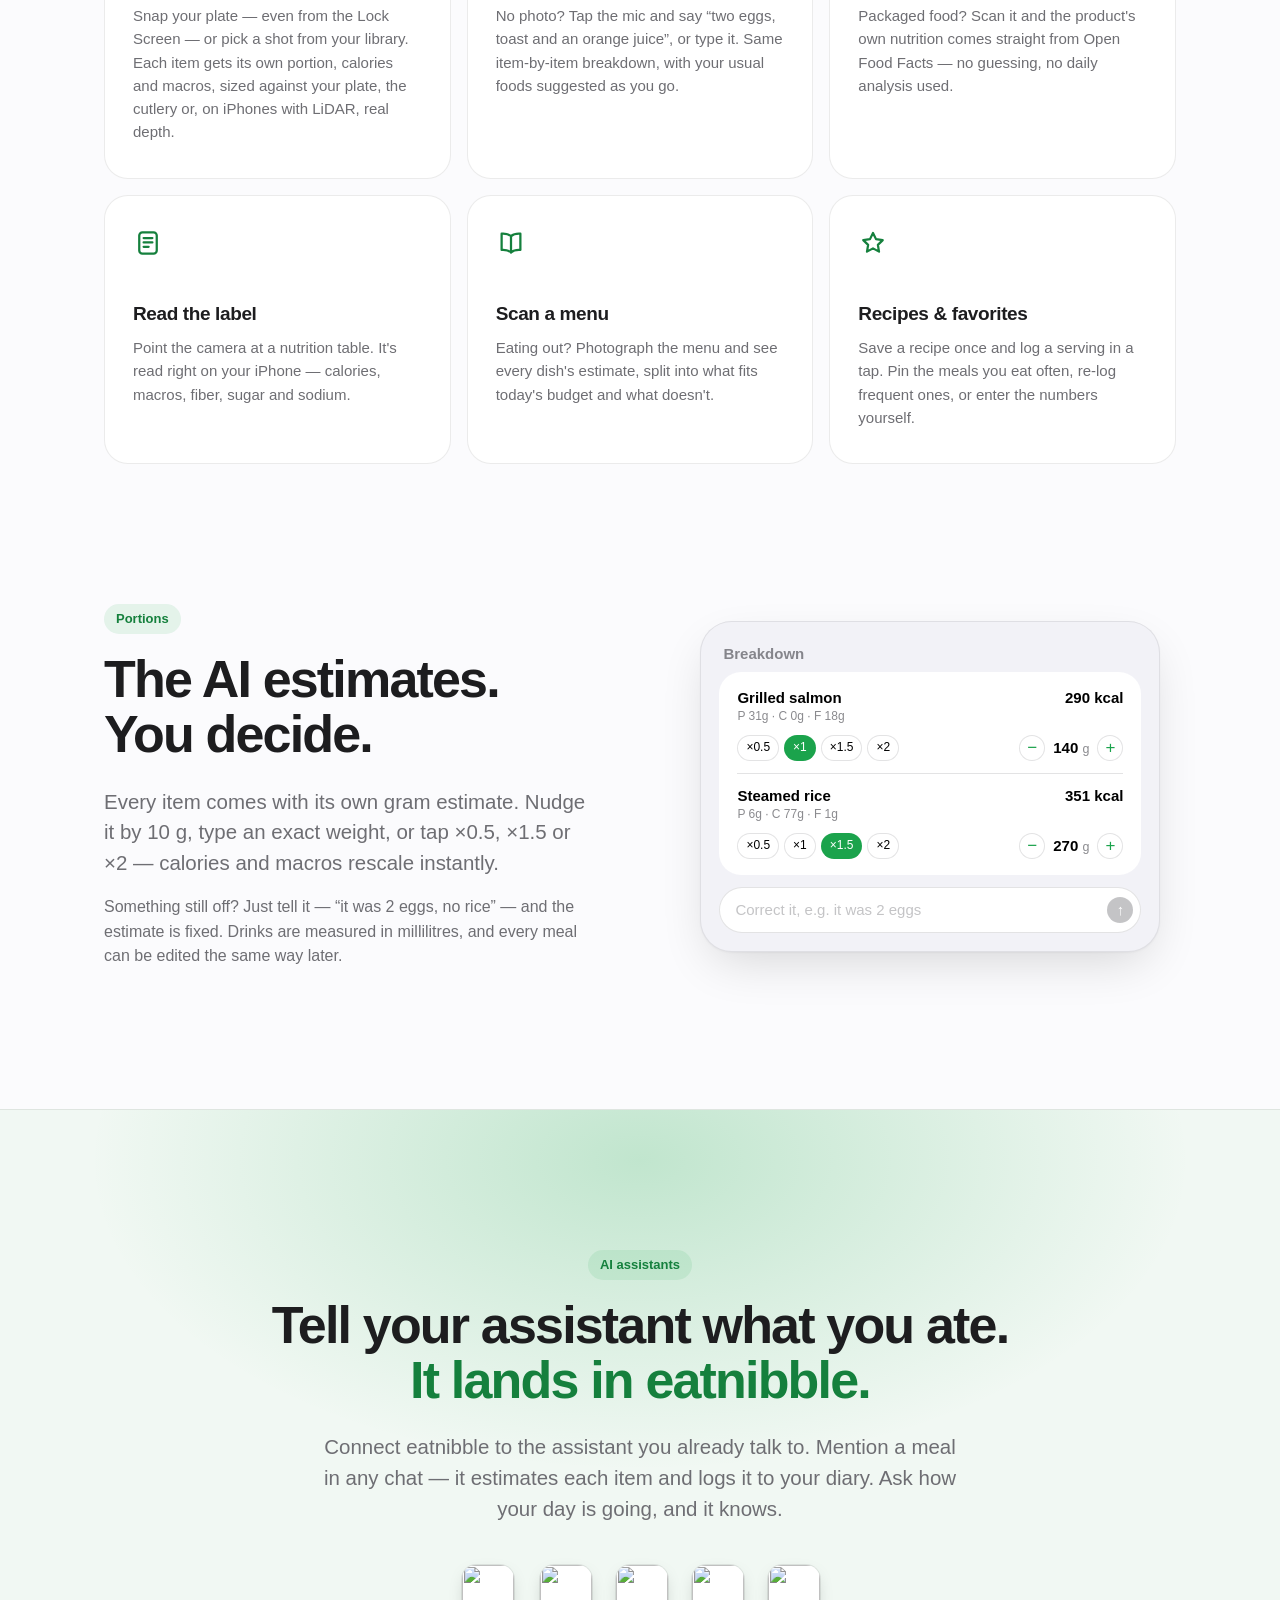
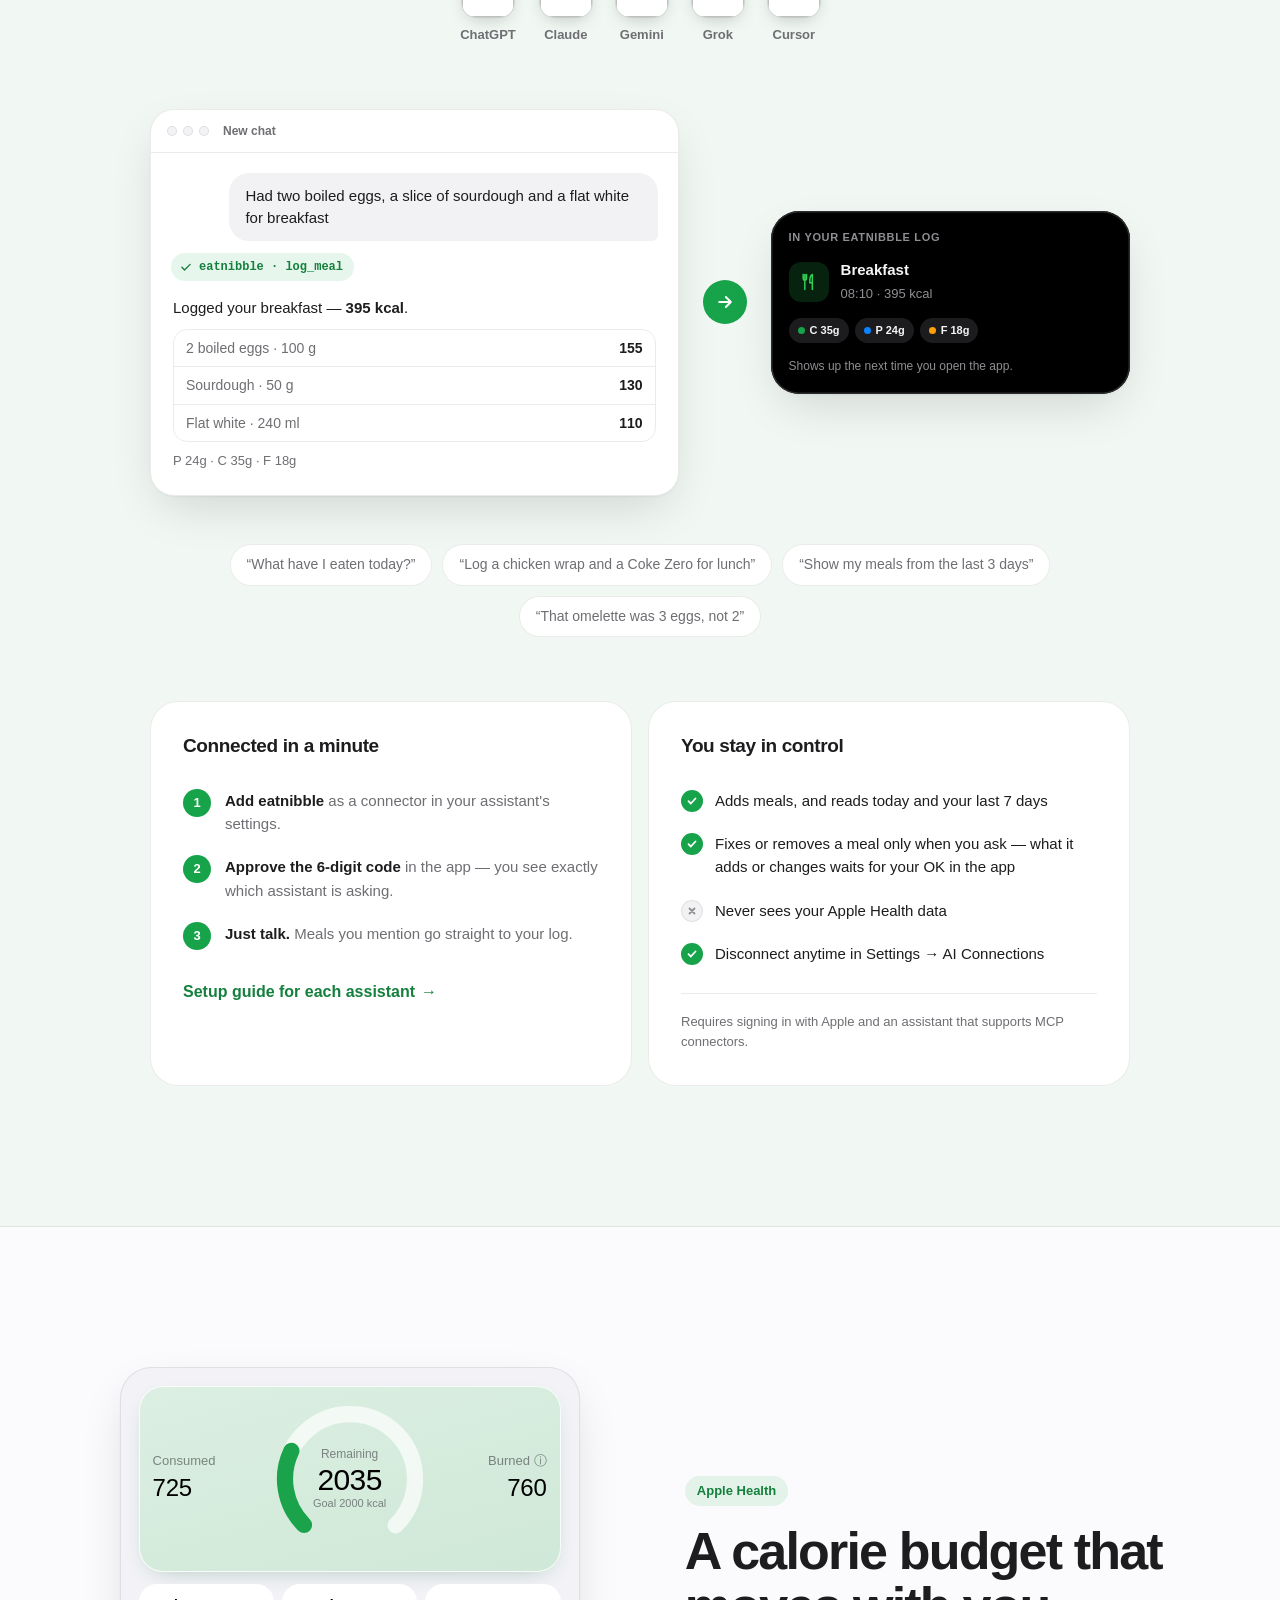
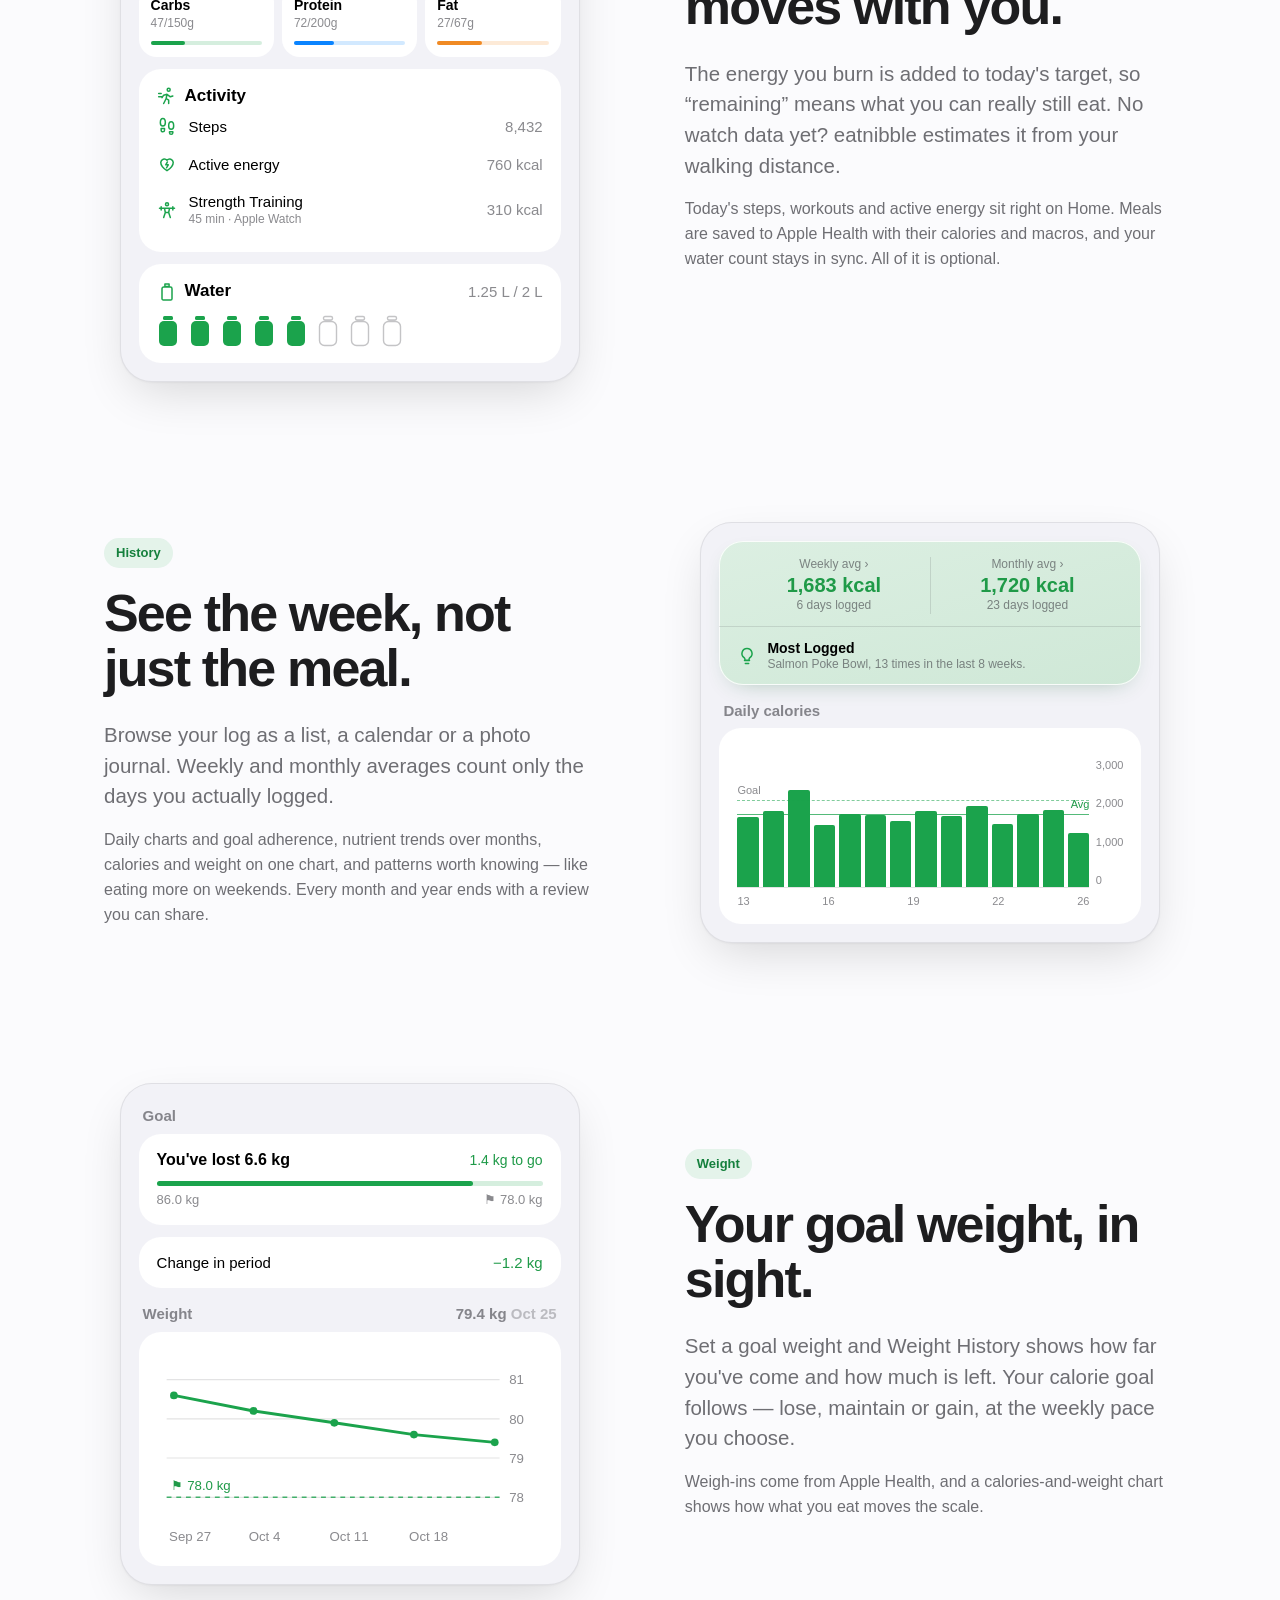
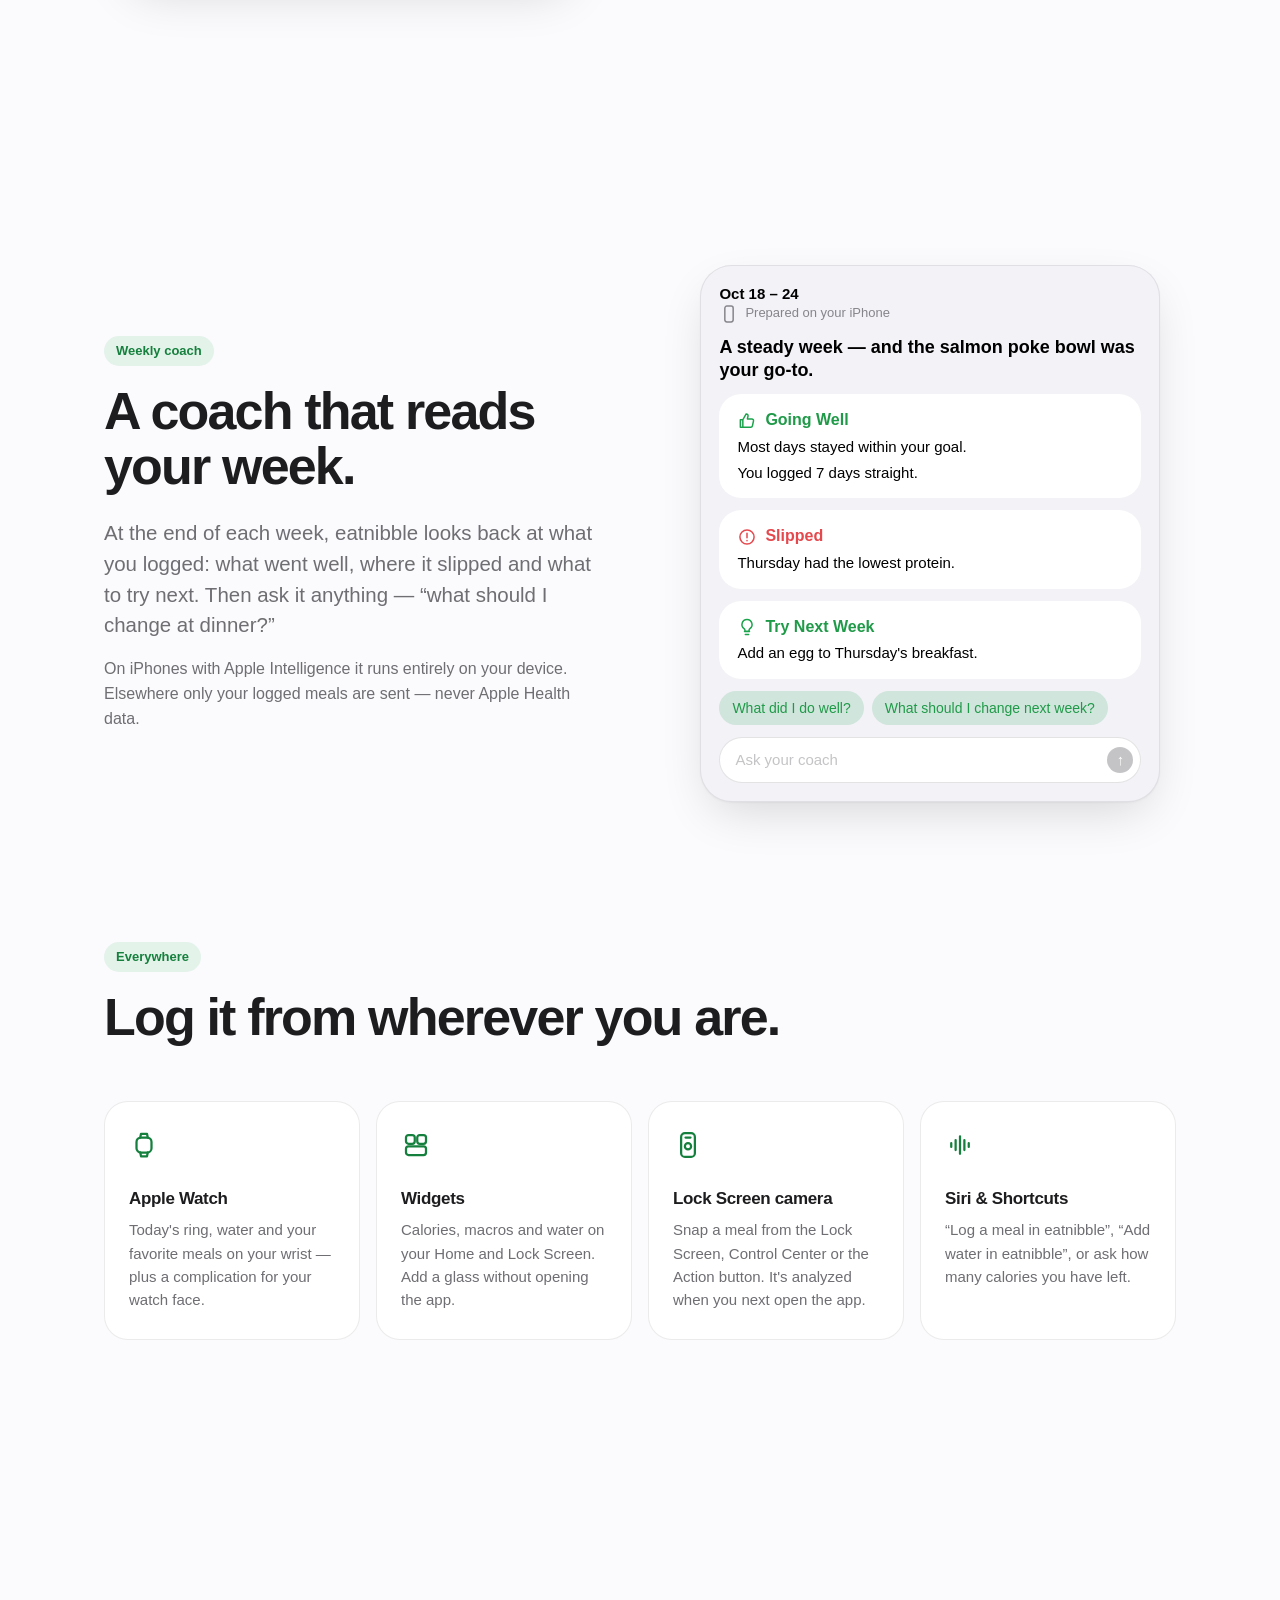
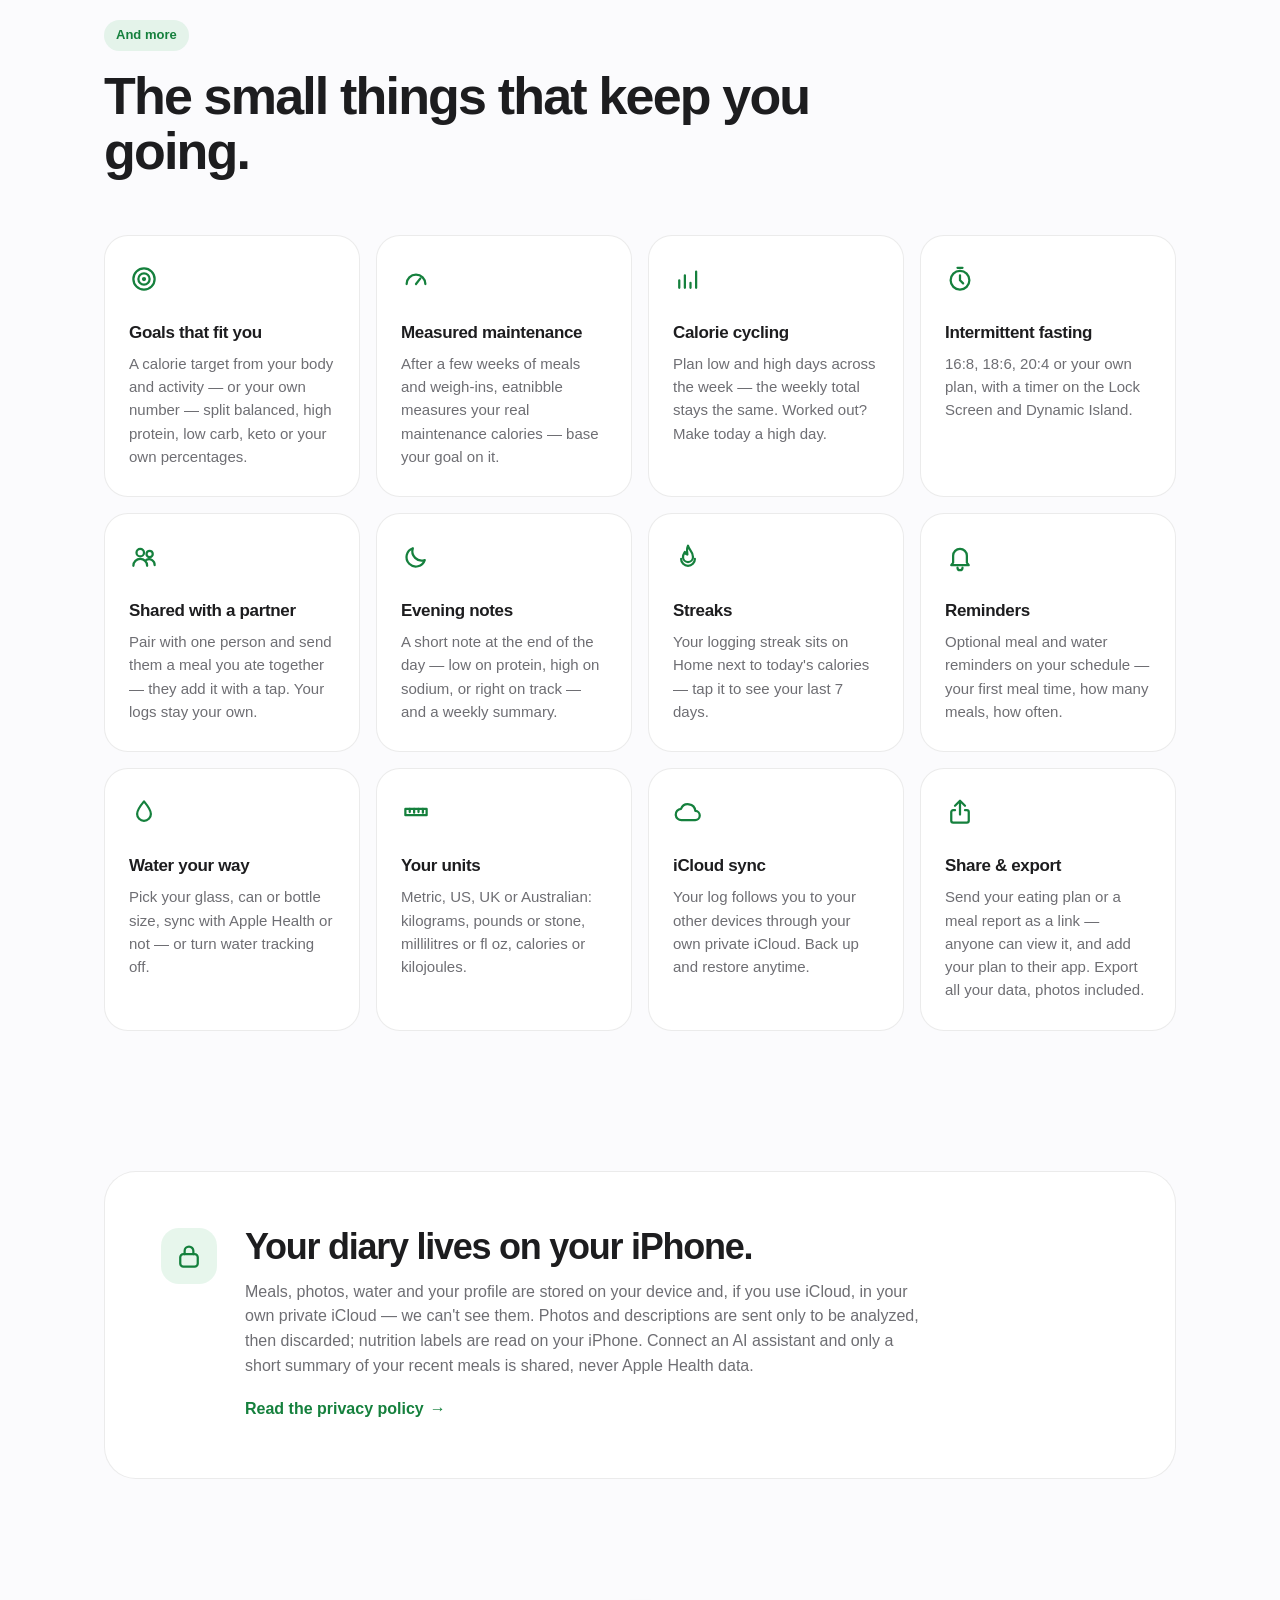
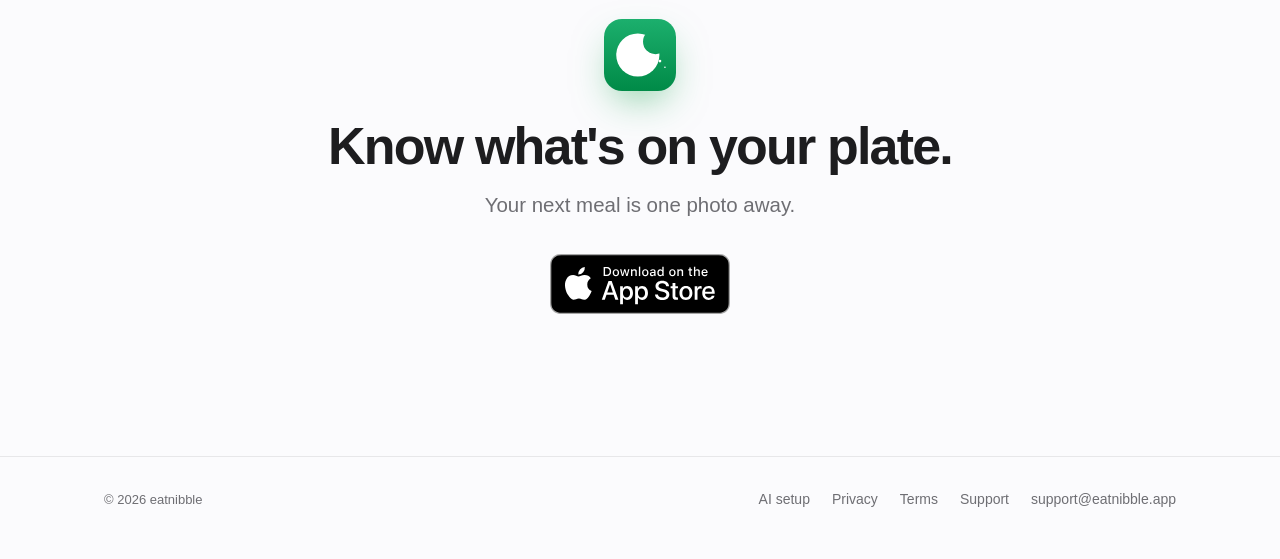
==== commit 0bb841f7: "Document shared plan and report links Privacy policy: what a shared link stores, who can see it, exp" ====
--- a/index.html
+++ b/index.html
@@ -535,7 +535,7 @@
           <div class="mini reveal">
             <svg class="icon" viewBox="0 0 24 24" aria-hidden="true"><path d="M12 14V3.5M8 7l4-4 4 4" /><path d="M8 10.5H6.5A1.5 1.5 0 0 0 5 12v7a1.5 1.5 0 0 0 1.5 1.5h11A1.5 1.5 0 0 0 19 19v-7a1.5 1.5 0 0 0-1.5-1.5H16" /></svg>
             <h3>Share &amp; export</h3>
-            <p>Share a day, a week or a single meal as text. Export all your data, photos included.</p>
+            <p>Send your eating plan or a meal report as a link — anyone can view it, and add your plan to their app. Export all your data, photos included.</p>
           </div>
         </div>
       </div>
--- a/css/styles.css
+++ b/css/styles.css
@@ -2042,3 +2042,647 @@
     transform: none;
   }
 }
+
+/* Shared plan / report page (share.html, served at /p/<id> and /r/<id>) */
+
+.share {
+  padding: clamp(40px, 7vw, 72px) 0 clamp(64px, 9vw, 112px);
+}
+
+.share .wrap {
+  max-width: 880px;
+}
+
+.share-sr {
+  position: absolute;
+  width: 1px;
+  height: 1px;
+  overflow: hidden;
+  clip: rect(0 0 0 0);
+  white-space: nowrap;
+}
+
+.share-head {
+  margin-bottom: 32px;
+}
+
+.share-head h1 {
+  font-size: clamp(36px, 6vw, 60px);
+  line-height: 1.04;
+}
+
+.share-byline {
+  margin-top: 10px;
+  font-size: clamp(18px, 1.6vw, 21px);
+  font-weight: 600;
+  color: var(--text);
+}
+
+.share-range,
+.share-meta {
+  margin-top: 6px;
+  color: var(--text-2);
+  font-size: 15px;
+}
+
+.share-meta {
+  margin-top: 14px;
+  font-size: 13px;
+}
+
+.share-note {
+  margin: 20px 0 0;
+  padding: 14px 18px;
+  border-left: 3px solid var(--brand);
+  border-radius: 0 12px 12px 0;
+  background: var(--surface-2);
+  color: var(--text);
+  white-space: pre-line;
+  overflow-wrap: anywhere;
+}
+
+.share-actions {
+  display: flex;
+  gap: 8px;
+  margin: -12px 0 20px;
+}
+
+.share-grid {
+  display: grid;
+  grid-template-columns: repeat(2, minmax(0, 1fr));
+  gap: 16px;
+}
+
+.share-card {
+  min-width: 0;
+  padding: 22px;
+  border: 1px solid var(--border);
+  border-radius: 20px;
+  background: var(--surface);
+}
+
+.share-card-wide {
+  grid-column: 1 / -1;
+}
+
+.share-card-title {
+  display: flex;
+  align-items: center;
+  gap: 10px;
+  margin-bottom: 18px;
+  font-size: 19px;
+  letter-spacing: -0.02em;
+}
+
+.share-card-title .icon {
+  width: 22px;
+  height: 22px;
+  flex: none;
+}
+
+.share-fine {
+  margin-top: 14px;
+  color: var(--text-2);
+  font-size: 13px;
+  line-height: 1.5;
+}
+
+.share-dot {
+  display: inline-block;
+  width: 8px;
+  height: 8px;
+  border-radius: 50%;
+  flex: none;
+}
+
+/* Macro ring */
+
+.share-macros {
+  display: flex;
+  align-items: center;
+  gap: 22px;
+}
+
+.share-ring {
+  position: relative;
+  flex: none;
+  width: 132px;
+  aspect-ratio: 1;
+  border-radius: 50%;
+}
+
+.share-ring-hole {
+  position: absolute;
+  inset: 16px;
+  display: grid;
+  place-items: center;
+  padding: 8px;
+  border-radius: 50%;
+  background: var(--surface);
+  text-align: center;
+  font-size: 13px;
+  line-height: 1.2;
+}
+
+.share-legend {
+  display: grid;
+  gap: 10px;
+  margin: 0;
+  padding: 0;
+  list-style: none;
+  flex: 1;
+  min-width: 0;
+}
+
+.share-legend li {
+  display: flex;
+  align-items: center;
+  gap: 8px;
+  font-size: 15px;
+}
+
+.share-legend strong {
+  margin-left: auto;
+  font-variant-numeric: tabular-nums;
+}
+
+/* Calorie cycling week */
+
+.share-week {
+  display: grid;
+  grid-template-columns: repeat(7, 1fr);
+  gap: 6px;
+  margin: 0;
+  padding: 0;
+  list-style: none;
+  text-align: center;
+}
+
+.share-day {
+  display: flex;
+  flex-direction: column;
+  align-items: center;
+  gap: 6px;
+  min-width: 0;
+}
+
+.share-day-name {
+  color: var(--text-2);
+  font-size: 12px;
+  font-weight: 600;
+}
+
+.share-day-bar {
+  width: 100%;
+  max-width: 34px;
+  height: 56px;
+  border-radius: 10px;
+  background: var(--surface-2);
+  box-shadow: inset 0 -32px 0 0 color-mix(in srgb, var(--brand) 45%, transparent);
+}
+
+.share-day.is-low .share-day-bar {
+  box-shadow: inset 0 -18px 0 0 color-mix(in srgb, var(--brand) 25%, transparent);
+}
+
+.share-day.is-high .share-day-bar {
+  box-shadow: inset 0 -56px 0 0 var(--brand);
+}
+
+.share-day-level {
+  max-width: 100%;
+  overflow: hidden;
+  text-overflow: ellipsis;
+  font-size: 11px;
+  color: var(--text-2);
+}
+
+.share-day.is-high .share-day-level {
+  color: var(--brand-text);
+  font-weight: 600;
+}
+
+/* Fasting */
+
+.share-big {
+  font-size: 44px;
+  font-weight: 700;
+  letter-spacing: -0.03em;
+  line-height: 1;
+  font-variant-numeric: tabular-nums;
+}
+
+.share-fast-bar {
+  display: flex;
+  gap: 4px;
+  height: 12px;
+  margin-top: 16px;
+}
+
+.share-fast-fast,
+.share-fast-eat {
+  border-radius: 6px;
+}
+
+.share-fast-fast {
+  background: var(--surface-2);
+  box-shadow: inset 0 0 0 1px var(--border);
+}
+
+.share-fast-eat {
+  background: var(--brand);
+}
+
+/* Rows: recipes, meals */
+
+.share-list,
+.share-items,
+.share-days,
+.share-meals {
+  margin: 0;
+  padding: 0;
+  list-style: none;
+}
+
+.share-row + .share-row,
+.share-day-block + .share-day-block {
+  border-top: 1px solid var(--border);
+}
+
+.share-row {
+  padding: 14px 0;
+}
+
+.share-row:first-child,
+.share-day-block:first-child {
+  padding-top: 0;
+}
+
+.share-row:last-child,
+.share-day-block:last-child {
+  padding-bottom: 0;
+}
+
+.share-row-main {
+  display: flex;
+  justify-content: space-between;
+  align-items: flex-start;
+  gap: 16px;
+}
+
+.share-row h3,
+.share-day-head h3 {
+  font-size: 16px;
+  letter-spacing: -0.01em;
+  overflow-wrap: anywhere;
+}
+
+.share-row-end {
+  display: flex;
+  flex-direction: column;
+  align-items: flex-end;
+  flex: none;
+  text-align: right;
+  font-variant-numeric: tabular-nums;
+}
+
+.share-row-sub {
+  margin-top: 2px;
+  color: var(--text-2);
+  font-size: 13px;
+}
+
+.share-macro-line {
+  display: flex;
+  flex-wrap: wrap;
+  gap: 6px 14px;
+  margin-top: 8px;
+  color: var(--text-2);
+  font-size: 13px;
+  font-variant-numeric: tabular-nums;
+}
+
+.share-macro-chip {
+  display: inline-flex;
+  align-items: center;
+  gap: 6px;
+}
+
+.share-details {
+  margin-top: 10px;
+}
+
+.share-details summary {
+  width: fit-content;
+  color: var(--brand-text);
+  font-size: 14px;
+  font-weight: 600;
+  cursor: pointer;
+}
+
+.share-items {
+  margin-top: 8px;
+  padding: 4px 12px;
+  border-radius: 12px;
+  background: var(--surface-2);
+}
+
+.share-item,
+.share-meal {
+  display: grid;
+  grid-template-columns: minmax(0, 1fr) auto auto;
+  gap: 12px;
+  padding: 8px 0;
+  font-size: 14px;
+  font-variant-numeric: tabular-nums;
+}
+
+.share-item + .share-item {
+  border-top: 1px solid var(--border);
+}
+
+.share-item-amount,
+.share-item-kcal,
+.share-meal-kcal {
+  color: var(--text-2);
+  text-align: right;
+}
+
+.share-item-name,
+.share-meal-name {
+  overflow-wrap: anywhere;
+}
+
+/* Import panel */
+
+.share-import {
+  display: grid;
+  grid-template-columns: minmax(0, 1fr) auto;
+  align-items: center;
+  gap: 24px 40px;
+  margin-top: 32px;
+  padding: clamp(22px, 4vw, 36px);
+  border-radius: 28px;
+  background: var(--brand-soft);
+}
+
+.share-import h2 {
+  font-size: clamp(24px, 3vw, 32px);
+  line-height: 1.15;
+}
+
+.share-steps {
+  margin: 14px 0 0;
+  padding-left: 20px;
+  color: var(--text);
+}
+
+.share-steps li + li {
+  margin-top: 4px;
+}
+
+.share-import-actions {
+  display: flex;
+  flex-direction: column;
+  align-items: center;
+  gap: 12px;
+}
+
+.share-import-actions .btn {
+  min-width: 184px;
+  background: var(--surface);
+}
+
+/* Report */
+
+.share-stats {
+  display: grid;
+  grid-template-columns: 1.3fr repeat(3, 1fr);
+  gap: 10px;
+}
+
+.share-stat {
+  display: flex;
+  flex-direction: column;
+  gap: 4px;
+  min-width: 0;
+  padding: 14px;
+  border-radius: 16px;
+  background: var(--surface-2);
+}
+
+.share-stat strong {
+  font-size: 22px;
+  letter-spacing: -0.02em;
+  font-variant-numeric: tabular-nums;
+}
+
+.share-stat-main strong {
+  font-size: 32px;
+  color: var(--brand-text);
+}
+
+.share-stat-label {
+  display: flex;
+  align-items: center;
+  gap: 6px;
+  color: var(--text-2);
+  font-size: 13px;
+  line-height: 1.25;
+  overflow-wrap: anywhere;
+}
+
+.share-chart {
+  display: grid;
+  grid-template-columns: repeat(var(--count), minmax(0, 1fr));
+  align-items: end;
+  gap: clamp(2px, 0.8vw, 8px);
+  height: 160px;
+  margin: 0;
+  padding: 0;
+  list-style: none;
+  border-bottom: 1px solid var(--border);
+}
+
+.share-bar {
+  display: flex;
+  align-items: flex-end;
+  height: 100%;
+}
+
+.share-bar-fill {
+  width: 100%;
+  max-width: 28px;
+  margin: 0 auto;
+  border-radius: 6px 6px 2px 2px;
+  background: var(--brand);
+}
+
+.share-chart-axis {
+  display: flex;
+  justify-content: space-between;
+  margin-top: 6px;
+  color: var(--text-2);
+  font-size: 12px;
+}
+
+.share-day-block {
+  padding: 18px 0;
+}
+
+.share-day-head {
+  display: flex;
+  justify-content: space-between;
+  align-items: baseline;
+  gap: 16px;
+}
+
+.share-day-head strong {
+  flex: none;
+  font-variant-numeric: tabular-nums;
+}
+
+.share-meals {
+  margin-top: 10px;
+  padding: 2px 12px;
+  border-radius: 12px;
+  background: var(--surface-2);
+}
+
+.share-meal {
+  grid-template-columns: auto minmax(0, 1fr) auto;
+}
+
+.share-meal + .share-meal {
+  border-top: 1px solid var(--border);
+}
+
+.share-meal-time {
+  color: var(--text-2);
+}
+
+.share-foot {
+  margin-top: 20px;
+  text-align: center;
+}
+
+/* Loading / empty states */
+
+.share-empty {
+  display: flex;
+  flex-direction: column;
+  align-items: center;
+  gap: 14px;
+  padding: 48px 0;
+  text-align: center;
+}
+
+.share-empty .icon {
+  width: 44px;
+  height: 44px;
+  stroke: var(--text-2);
+}
+
+.share-empty h1 {
+  font-size: clamp(28px, 4vw, 40px);
+}
+
+.share-empty .lead {
+  max-width: 460px;
+  margin-bottom: 8px;
+}
+
+.share-skeleton {
+  border-radius: 10px;
+  background: var(--surface-2);
+}
+
+.share-skeleton-eyebrow { width: 160px; height: 26px; border-radius: 999px; margin-bottom: 18px; }
+.share-skeleton-title { width: min(420px, 80%); height: 52px; margin-bottom: 14px; }
+.share-skeleton-line { width: 180px; height: 20px; margin-bottom: 36px; }
+.share-skeleton-card { height: 220px; background: var(--surface-2); border-color: transparent; }
+
+.js .share-skeleton,
+.js .share-skeleton-card {
+  animation: share-pulse 1.4s ease-in-out infinite;
+}
+
+@keyframes share-pulse {
+  50% { opacity: 0.55; }
+}
+
+@media (max-width: 720px) {
+  .share-grid {
+    grid-template-columns: minmax(0, 1fr);
+  }
+
+  .share-import {
+    grid-template-columns: minmax(0, 1fr);
+  }
+
+  .share-import-actions {
+    align-items: flex-start;
+  }
+
+  .share-stats {
+    grid-template-columns: repeat(3, minmax(0, 1fr));
+  }
+
+  .share-stat-main {
+    grid-column: 1 / -1;
+  }
+}
+
+@media (max-width: 480px) {
+  .share-card {
+    padding: 18px;
+  }
+
+  .share-macros {
+    flex-direction: column;
+    align-items: stretch;
+  }
+
+  .share-ring {
+    align-self: center;
+  }
+
+  .share-stat {
+    padding: 12px 10px;
+  }
+
+  .share-stat strong {
+    font-size: 18px;
+  }
+}
+
+@media (prefers-reduced-motion: reduce) {
+  .js .share-skeleton,
+  .js .share-skeleton-card {
+    animation: none;
+  }
+}
+
+@media print {
+  .share-page .nav,
+  .share-page footer,
+  .share-page .skip-link,
+  .share-actions,
+  .share-import {
+    display: none;
+  }
+
+  .share-page {
+    background: #fff;
+    color: #000;
+  }
+
+  .share-card {
+    break-inside: avoid;
+    border-color: #ddd;
+  }
+
+  .share-day-block {
+    break-inside: avoid;
+  }
+}
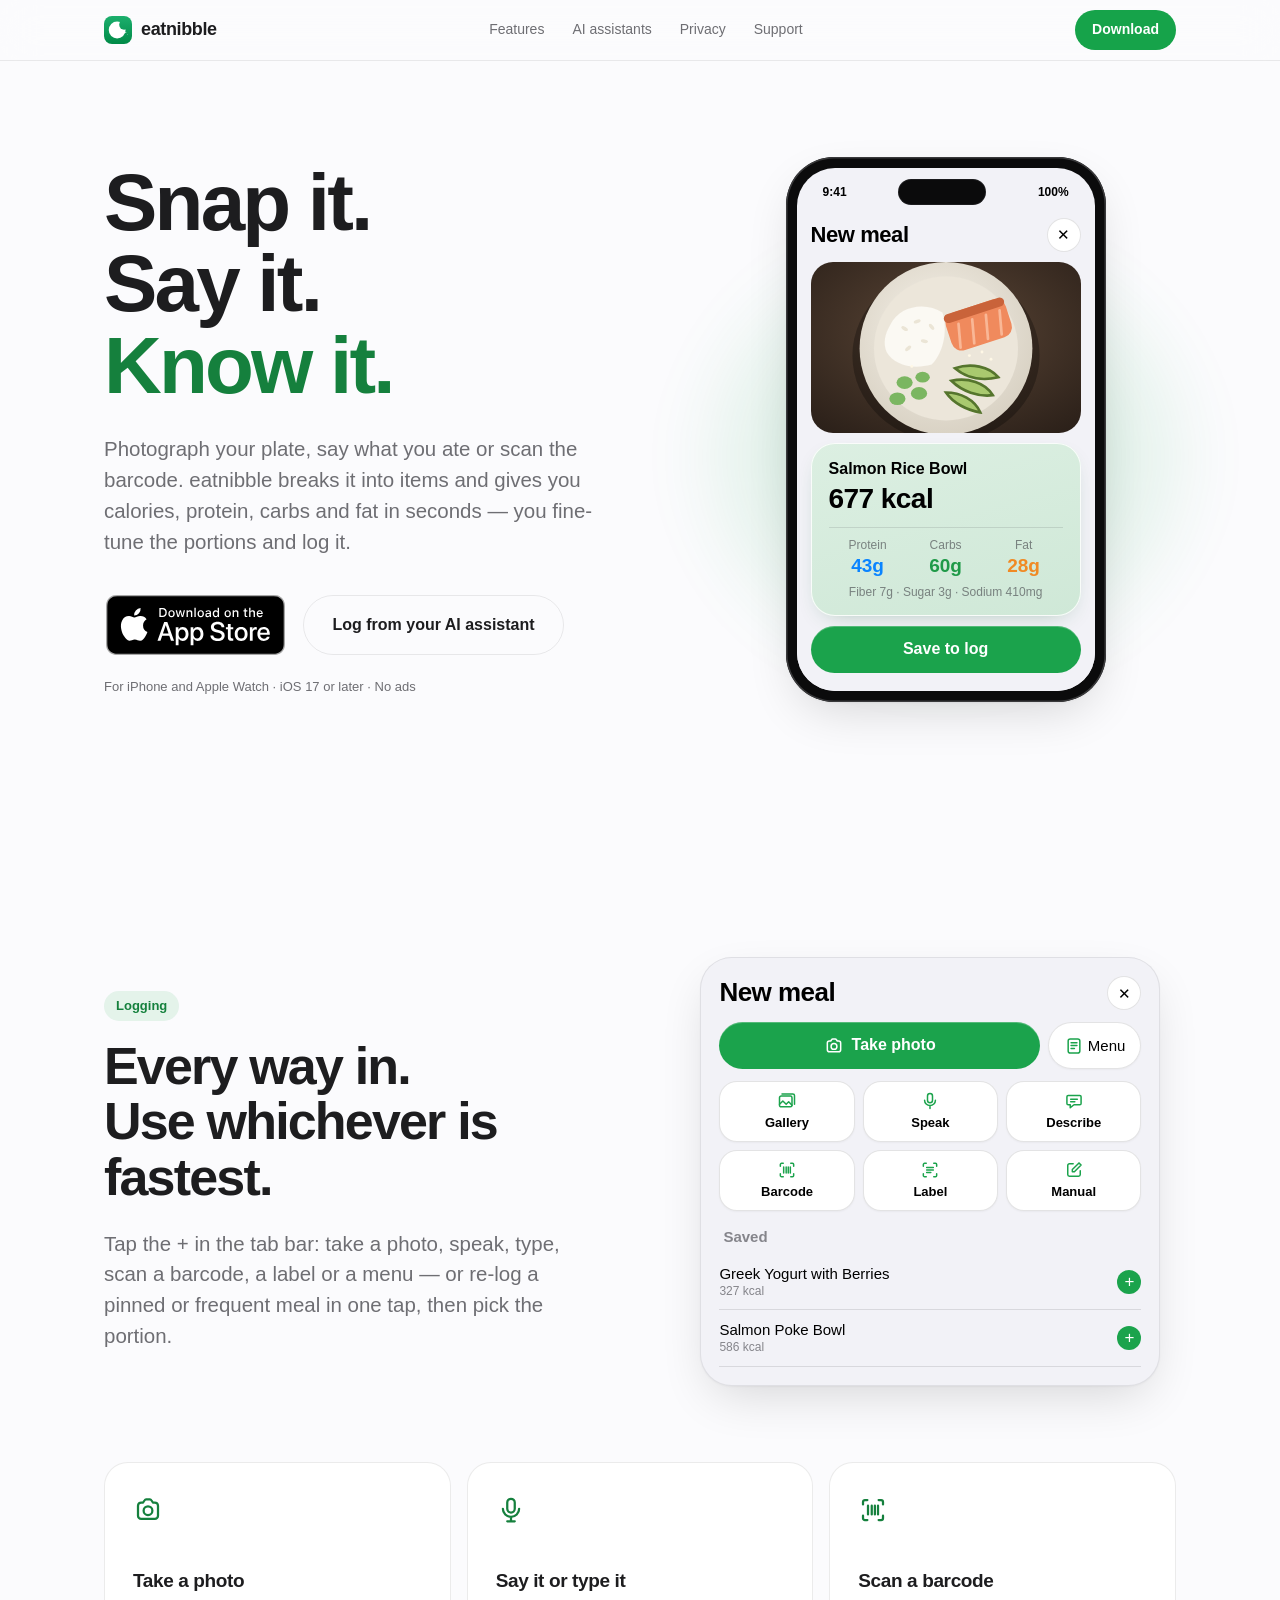
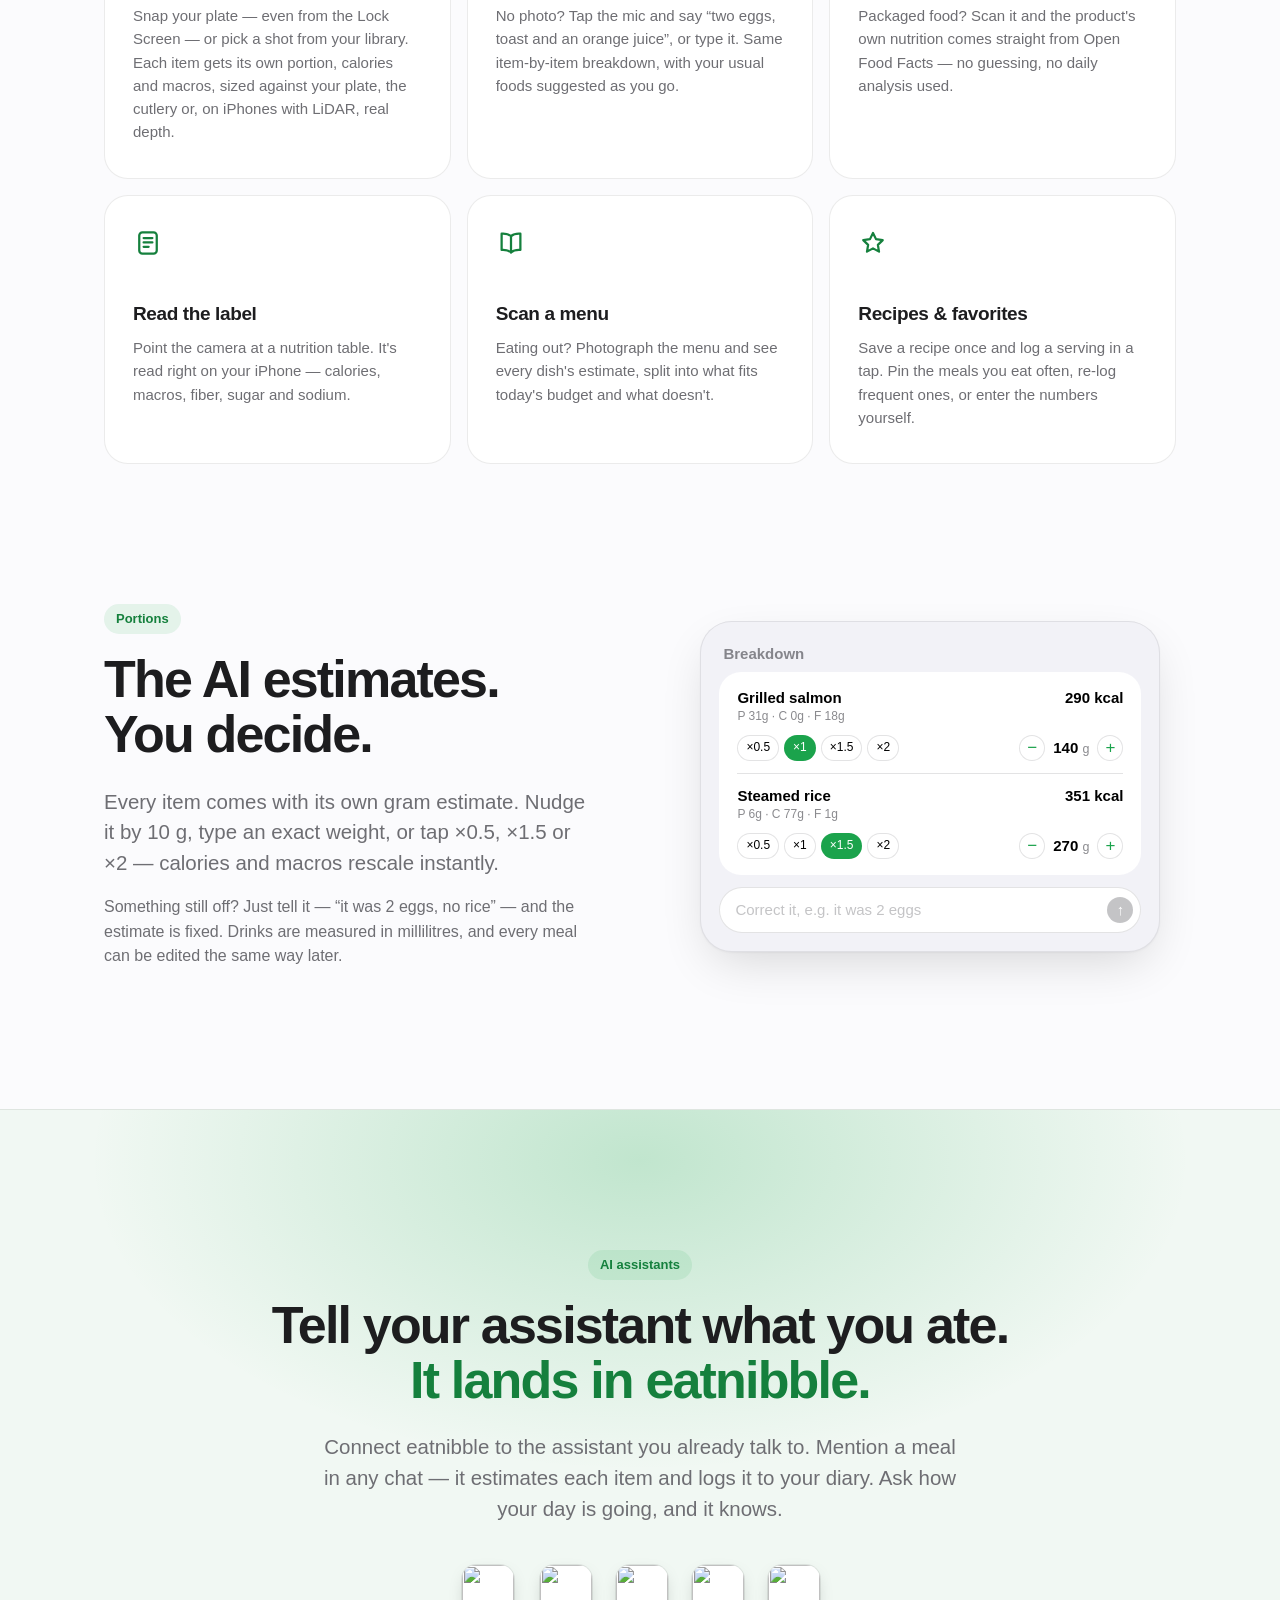
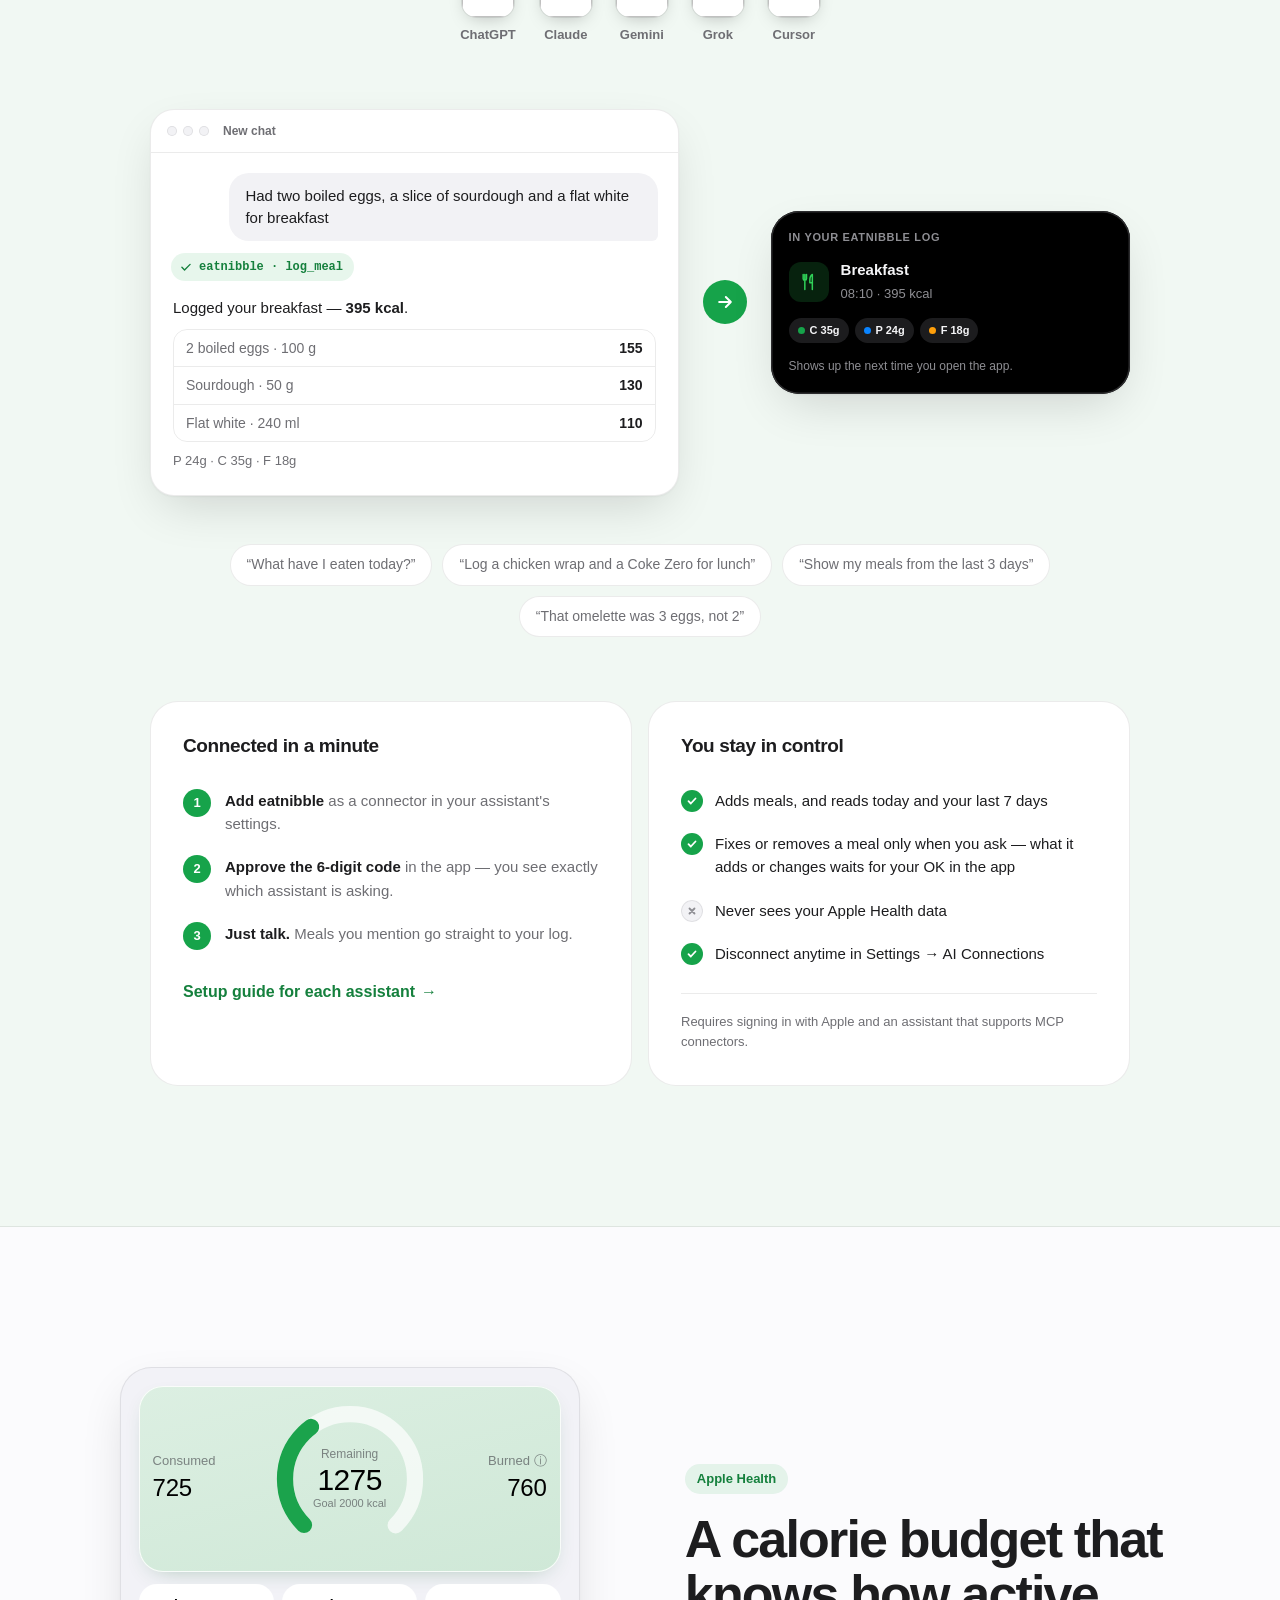
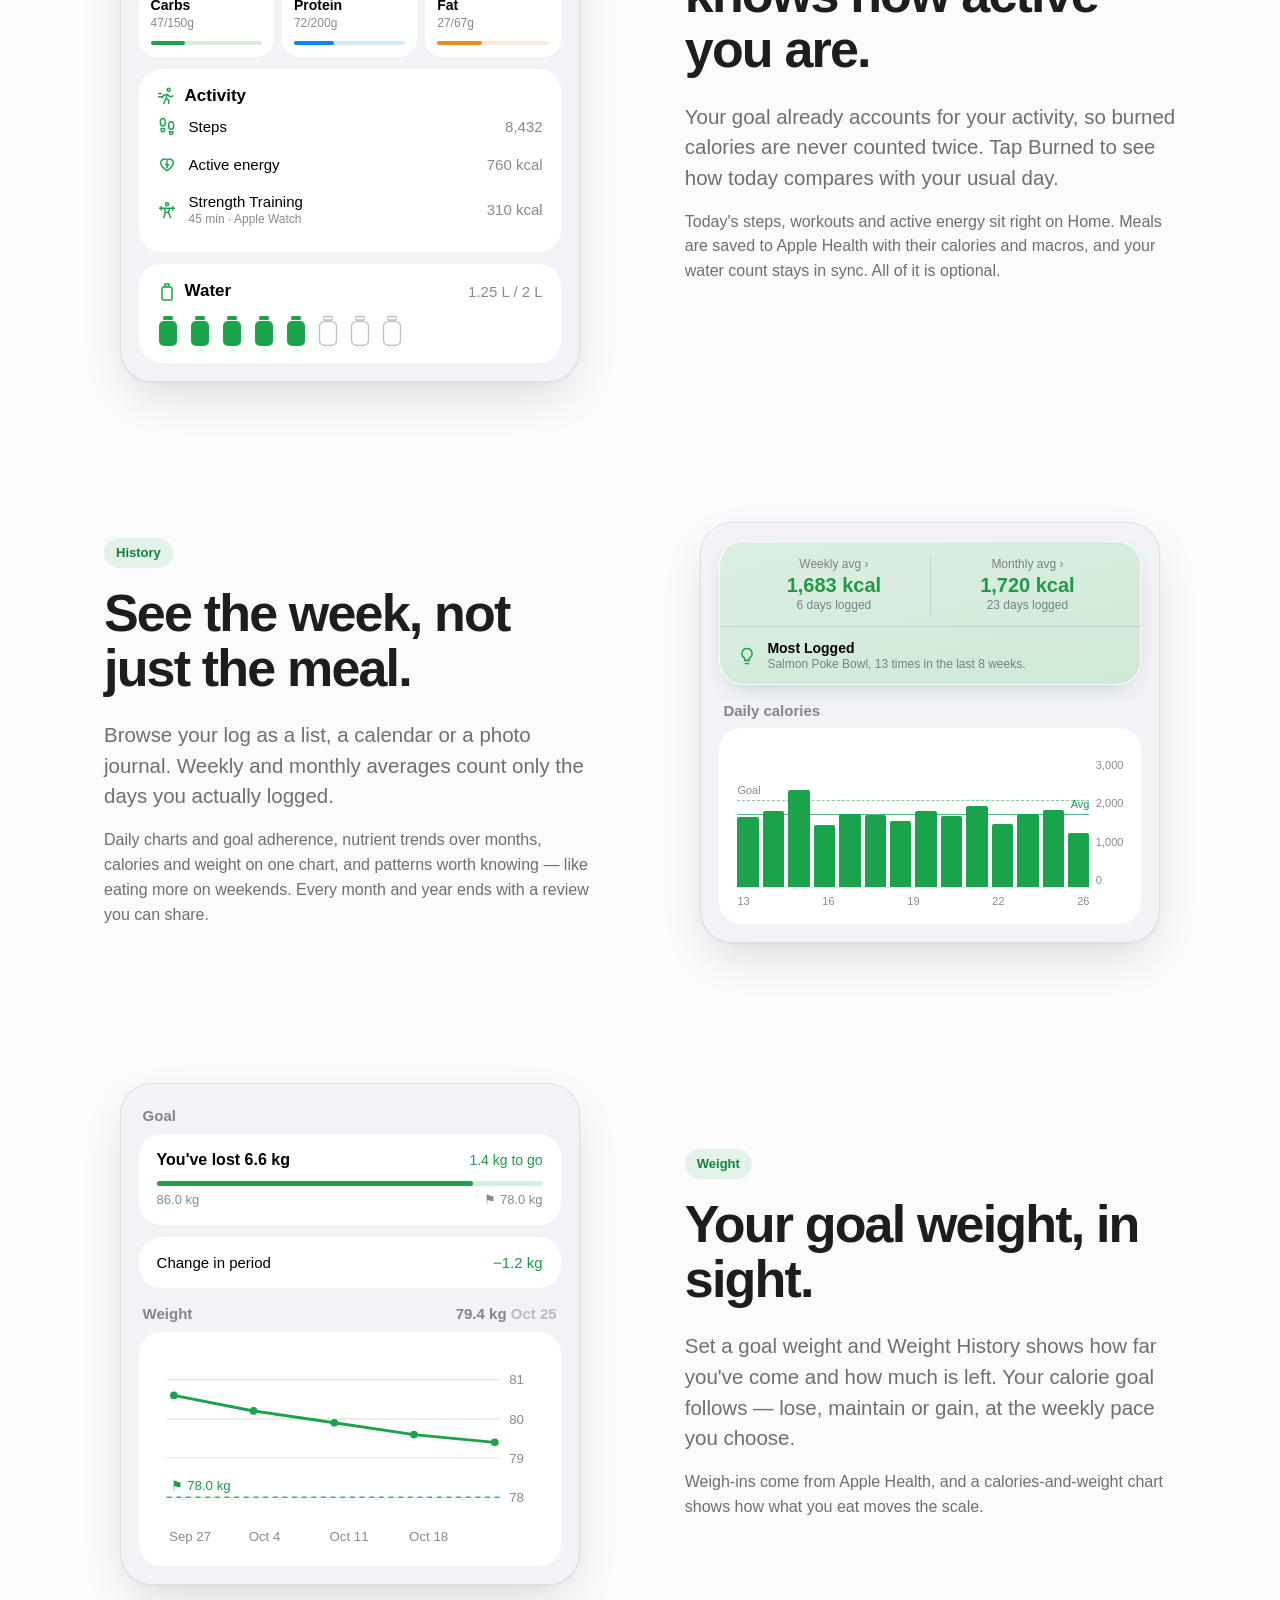
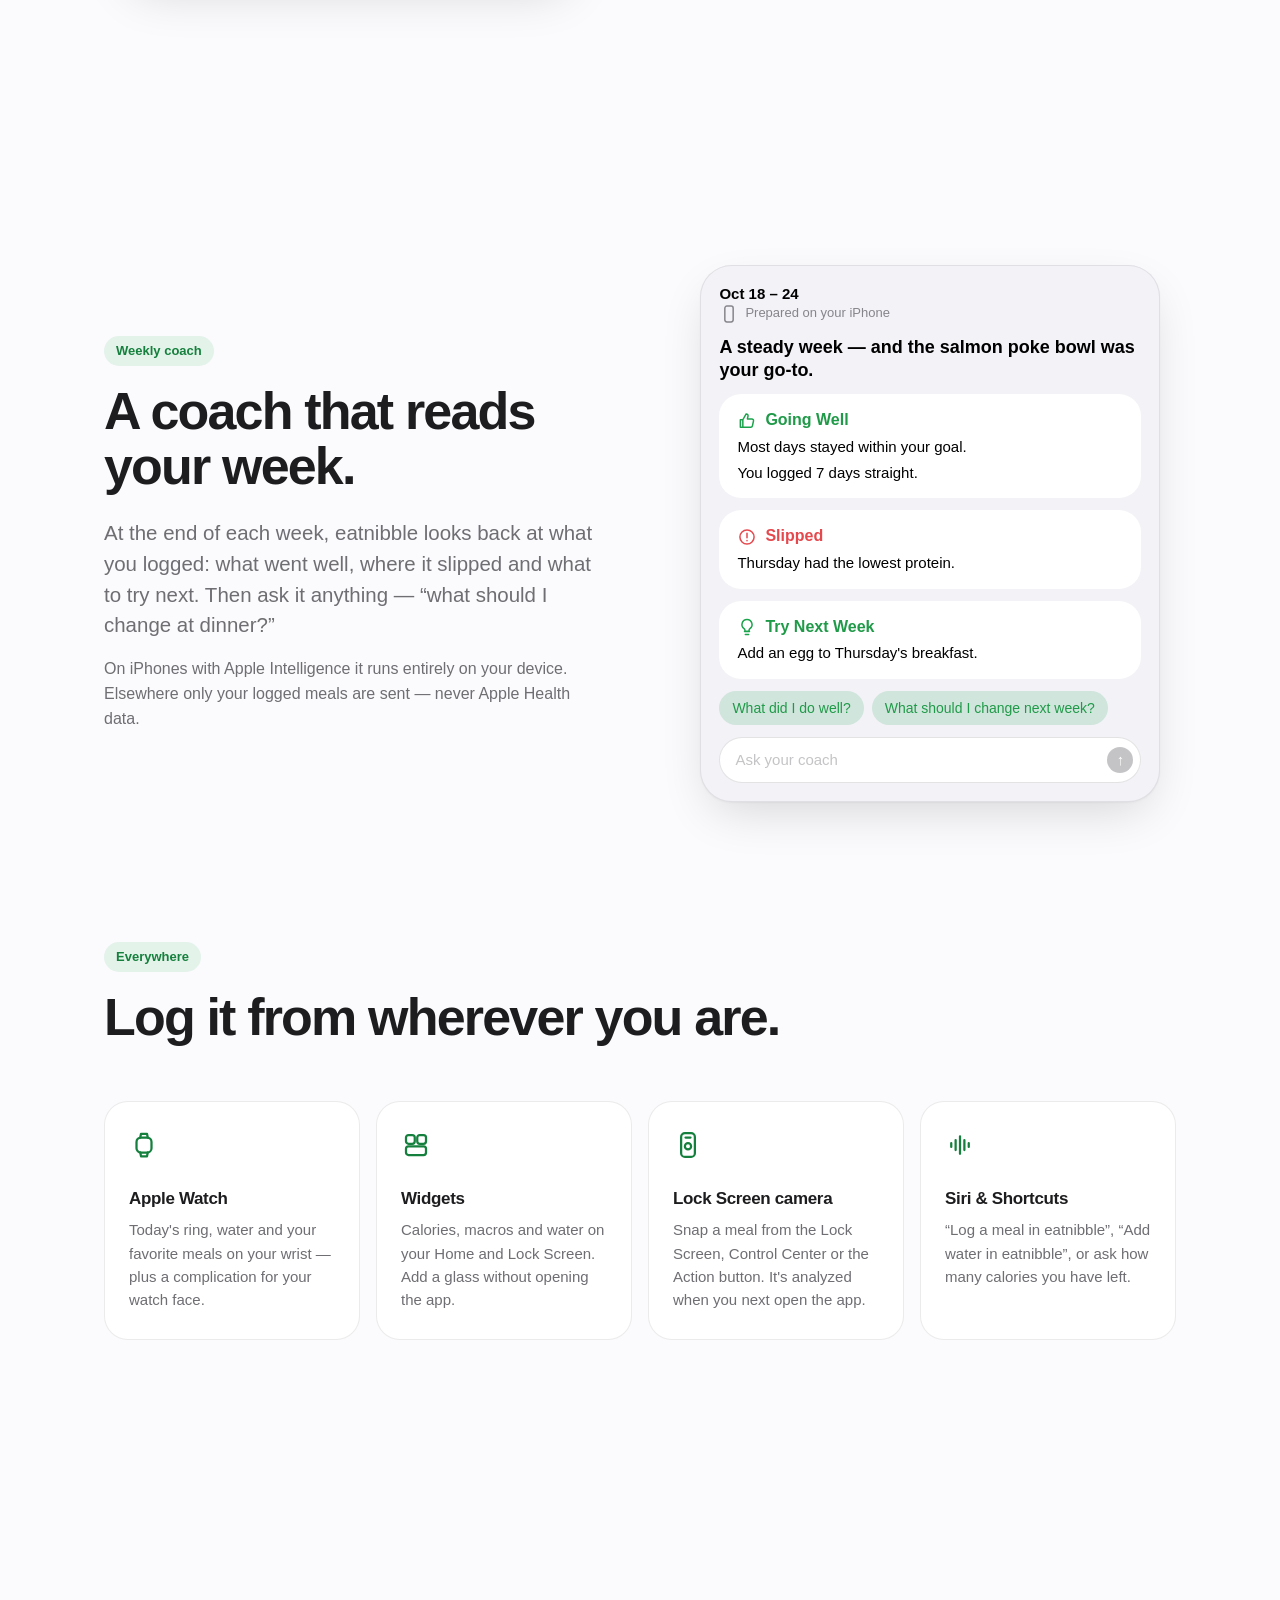
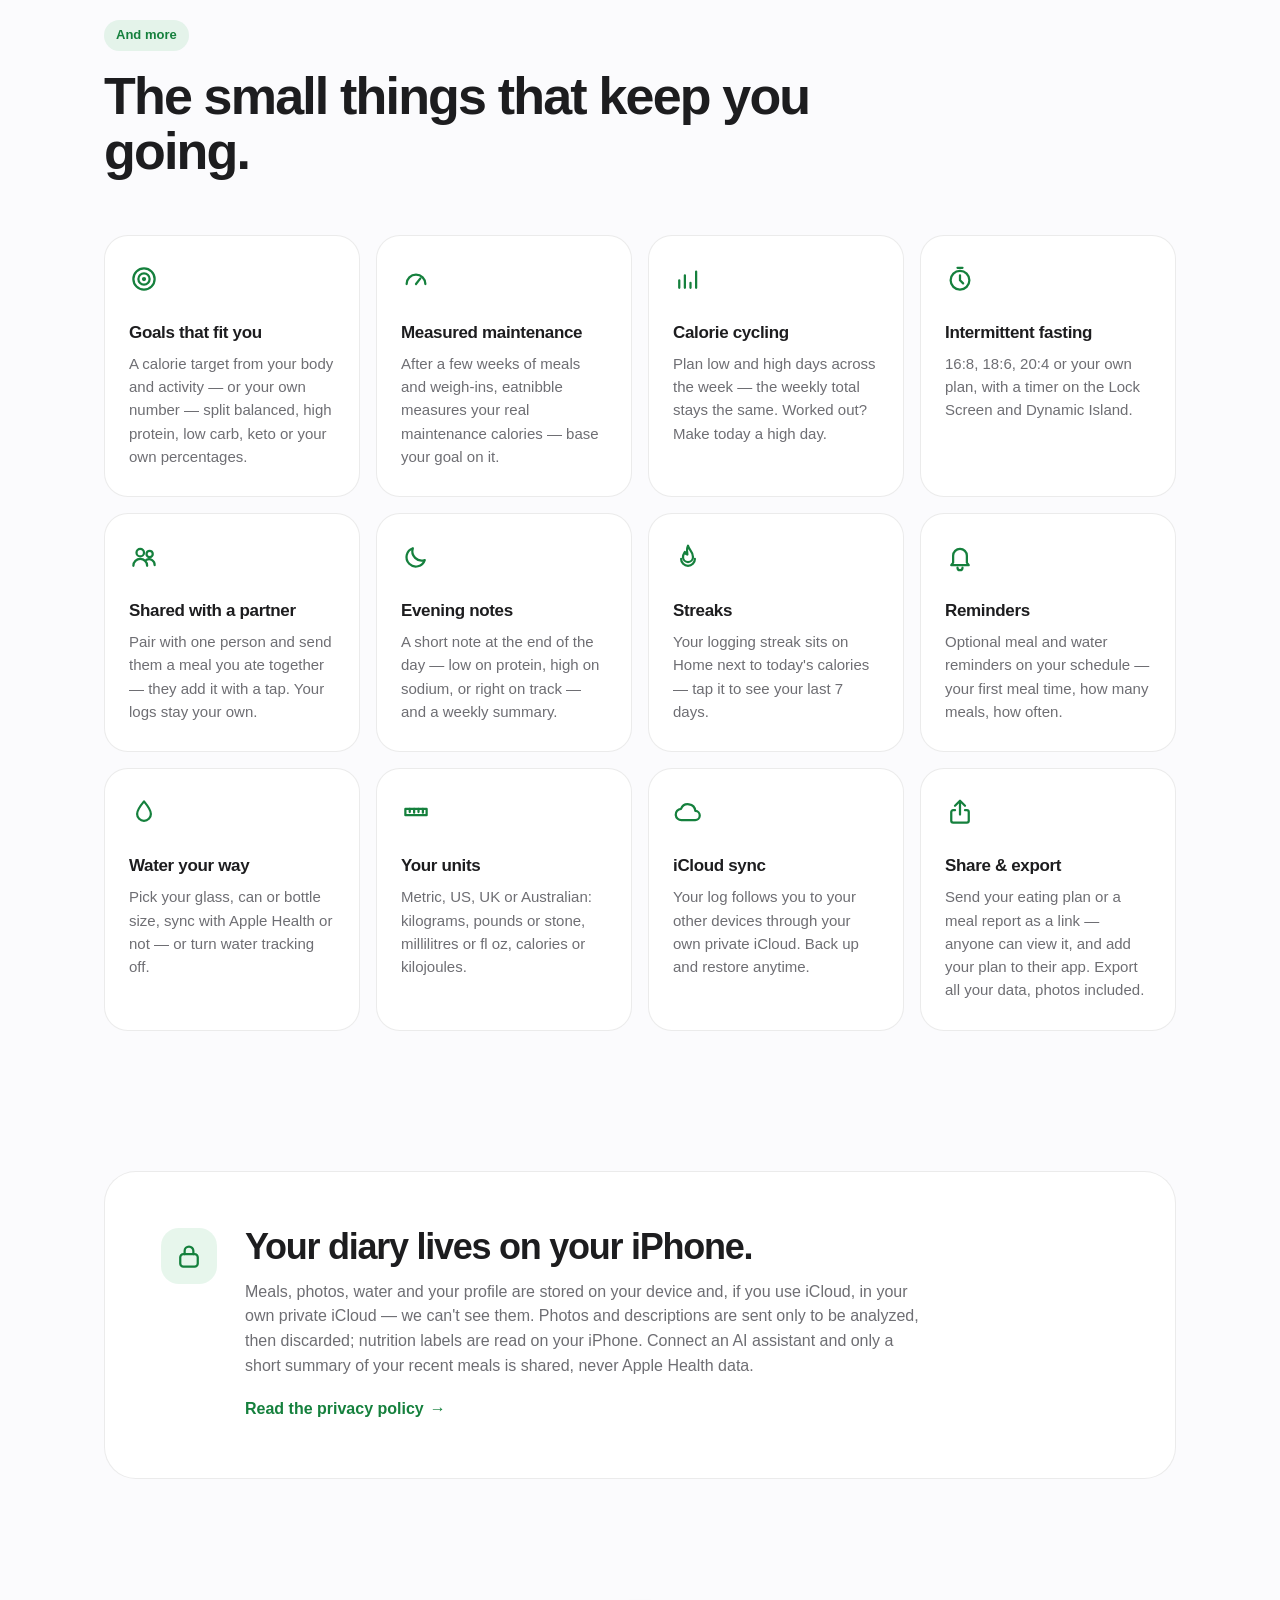
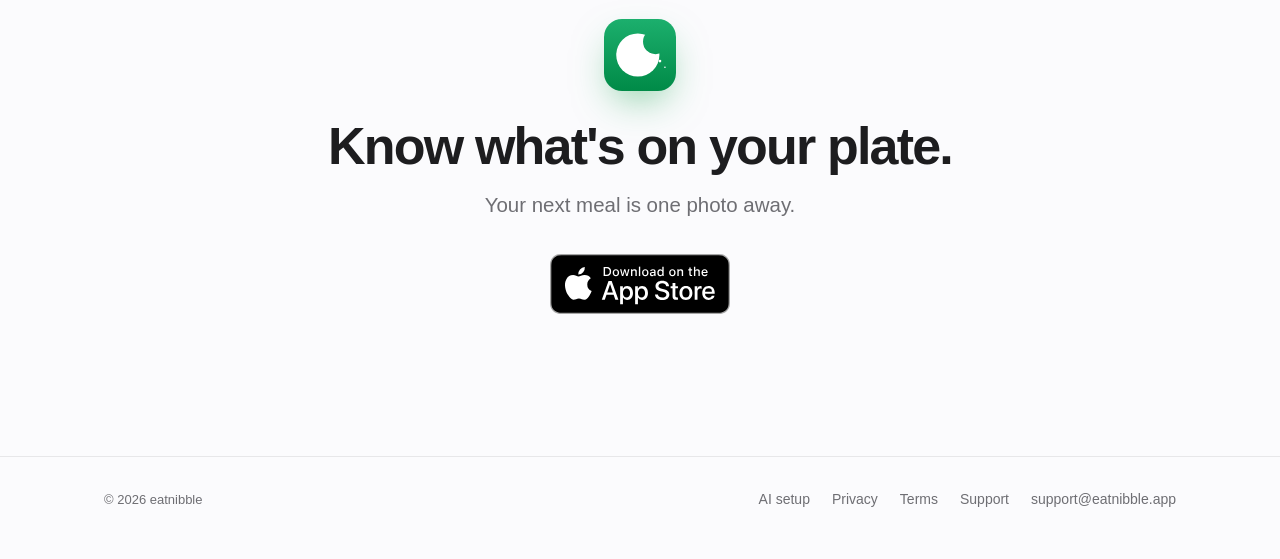
==== commit 12a2c70f: "Say burned calories aren't added to the budget (app 2.2) Co-Authored-By: Claude Opus 5.5 <noreply@an" ====
--- a/index.html
+++ b/index.html
@@ -347,17 +347,17 @@
       <div class="wrap split split-reverse">
         <div class="split-copy reveal">
           <span class="eyebrow">Apple Health</span>
-          <h2>A calorie budget that moves with you.</h2>
+          <h2>A calorie budget that knows how active you are.</h2>
           <p class="lead">
-            The energy you burn is added to today's target, so “remaining” means what you can really still eat.
-            No watch data yet? eatnibble estimates it from your walking distance.
+            Your goal already accounts for your activity, so burned calories are never counted twice.
+            Tap Burned to see how today compares with your usual day.
           </p>
           <p>Today's steps, workouts and active energy sit right on Home. Meals are saved to Apple Health with their
             calories and macros, and your water count stays in sync. All of it is optional.</p>
         </div>
         <div class="split-visual reveal" aria-hidden="true">
-          <div class="m-screen"><div class="m-glass m-summary"><div class="m-stat"><span>Consumed</span><strong class="m-num">725</strong></div><div class="m-gauge"><svg viewBox="0 0 120 120"><circle class="track" cx="60" cy="60" r="52" transform="rotate(135 60 60)"/><circle class="fill" cx="60" cy="60" r="52" transform="rotate(135 60 60)" stroke-dasharray="64 327"/></svg>
-<div class="m-gauge-center"><span>Remaining</span><strong class="m-num">2035</strong><small>Goal 2000 kcal</small></div></div><div class="m-stat right"><span>Burned ⓘ</span><strong class="m-num">760</strong></div></div><div class="m-macros">
+          <div class="m-screen"><div class="m-glass m-summary"><div class="m-stat"><span>Consumed</span><strong class="m-num">725</strong></div><div class="m-gauge"><svg viewBox="0 0 120 120"><circle class="track" cx="60" cy="60" r="52" transform="rotate(135 60 60)"/><circle class="fill" cx="60" cy="60" r="52" transform="rotate(135 60 60)" stroke-dasharray="89 327"/></svg>
+<div class="m-gauge-center"><span>Remaining</span><strong class="m-num">1275</strong><small>Goal 2000 kcal</small></div></div><div class="m-stat right"><span>Burned ⓘ</span><strong class="m-num">760</strong></div></div><div class="m-macros">
 <div class="m-macro"><strong>Carbs</strong><span>47/150g</span><div class="m-bar" style="--c:var(--m-green);--w:31%"><i></i></div></div>
 <div class="m-macro"><strong>Protein</strong><span>72/200g</span><div class="m-bar" style="--c:var(--m-blue);--w:36%"><i></i></div></div>
 <div class="m-macro"><strong>Fat</strong><span>27/67g</span><div class="m-bar" style="--c:var(--m-orange);--w:40%"><i></i></div></div></div><div class="m-card"><div class="m-head"><svg class="m-ico" viewBox="0 0 24 24" aria-hidden="true"><circle cx="14" cy="4.5" r="1.8"/><path d="M8 21l3-6 3 2v4M11 15l1-5 4 3 3-1M12 10l-4 1-2 3"/><path d="M2 9h3M2 13h4"/></svg>Activity</div>
